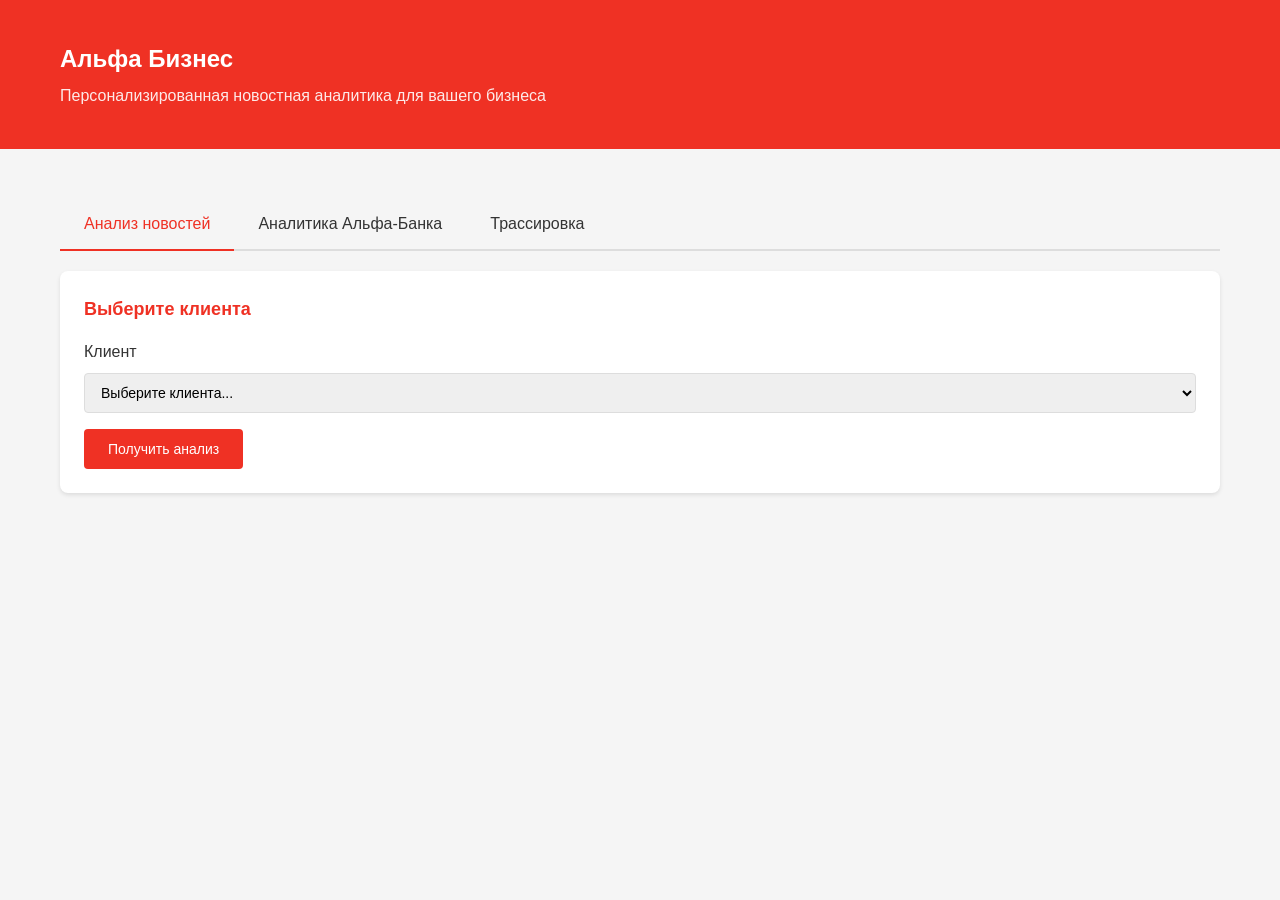
==== static/index.html @ cdeec1b0 "feat: FastAPI, веб-интерфейс и трассировка шагов агентов" ====
<!DOCTYPE html>
<html lang="ru">
<head>
    <meta charset="UTF-8">
    <meta name="viewport" content="width=device-width, initial-scale=1.0">
    <title>Альфа Бизнес - Новостная аналитика</title>
    <style>
        * {
            margin: 0;
            padding: 0;
            box-sizing: border-box;
        }

        body {
            font-family: -apple-system, BlinkMacSystemFont, 'Segoe UI', Roboto, 'Helvetica Neue', Arial, sans-serif;
            background: #f5f5f5;
            color: #333;
            line-height: 1.6;
        }

        .container {
            max-width: 1200px;
            margin: 0 auto;
            padding: 20px;
        }

        header {
            background: #ef3124;
            color: white;
            padding: 20px 0;
            margin-bottom: 30px;
        }

        header h1 {
            font-size: 24px;
            font-weight: 600;
        }

        header p {
            opacity: 0.9;
            margin-top: 5px;
        }

        .card {
            background: white;
            border-radius: 8px;
            padding: 24px;
            margin-bottom: 20px;
            box-shadow: 0 2px 4px rgba(0,0,0,0.1);
        }

        .card h2 {
            font-size: 18px;
            margin-bottom: 16px;
            color: #ef3124;
        }

        .form-group {
            margin-bottom: 16px;
        }

        label {
            display: block;
            margin-bottom: 8px;
            font-weight: 500;
        }

        select, input {
            width: 100%;
            padding: 10px 12px;
            border: 1px solid #ddd;
            border-radius: 4px;
            font-size: 14px;
        }

        button {
            background: #ef3124;
            color: white;
            border: none;
            padding: 12px 24px;
            border-radius: 4px;
            font-size: 14px;
            font-weight: 500;
            cursor: pointer;
            transition: background 0.2s;
        }

        button:hover {
            background: #d42a1f;
        }

        button:disabled {
            background: #ccc;
            cursor: not-allowed;
        }

        .loading {
            display: none;
            text-align: center;
            padding: 40px;
        }

        .loading.active {
            display: block;
        }

        .spinner {
            border: 3px solid #f3f3f3;
            border-top: 3px solid #ef3124;
            border-radius: 50%;
            width: 40px;
            height: 40px;
            animation: spin 1s linear infinite;
            margin: 0 auto 16px;
        }

        @keyframes spin {
            0% { transform: rotate(0deg); }
            100% { transform: rotate(360deg); }
        }

        .news-item {
            border-left: 4px solid #ef3124;
            padding: 16px;
            margin-bottom: 16px;
            background: #f9f9f9;
            border-radius: 4px;
        }

        .news-item h3 {
            font-size: 16px;
            margin-bottom: 8px;
        }

        .news-item .meta {
            font-size: 12px;
            color: #666;
            margin-bottom: 8px;
        }

        .news-item .interpretation {
            margin-top: 12px;
            padding-top: 12px;
            border-top: 1px solid #ddd;
        }

        .news-item .interpretation h4 {
            font-size: 14px;
            color: #ef3124;
            margin-bottom: 8px;
        }

        .news-item .interpretation p {
            font-size: 14px;
            margin-bottom: 8px;
        }

        .score {
            display: inline-block;
            background: #ef3124;
            color: white;
            padding: 2px 8px;
            border-radius: 12px;
            font-size: 12px;
            font-weight: 500;
        }

        .trace-list {
            display: flex;
            flex-direction: column;
            gap: 8px;
        }

        .trace-step {
            border: 1px solid #ddd;
            border-radius: 6px;
            background: white;
            overflow: hidden;
        }

        .trace-step summary {
            display: flex;
            align-items: center;
            gap: 12px;
            padding: 10px 14px;
            cursor: pointer;
            background: #fafafa;
            font-weight: 500;
            list-style: none;
        }

        .trace-step summary::-webkit-details-marker {
            display: none;
        }

        .trace-step summary::before {
            content: '▸';
            color: #ef3124;
            font-size: 12px;
            transition: transform 0.15s;
        }

        .trace-step[open] summary::before {
            transform: rotate(90deg);
        }

        .trace-step summary:hover {
            background: #f5f5f5;
        }

        .step-num {
            display: inline-flex;
            align-items: center;
            justify-content: center;
            width: 22px;
            height: 22px;
            background: #ef3124;
            color: white;
            border-radius: 50%;
            font-size: 11px;
            font-weight: 600;
            flex-shrink: 0;
        }

        .step-action {
            font-family: monospace;
            font-size: 13px;
        }

        .trace-badge {
            font-size: 11px;
            font-weight: 500;
            padding: 2px 8px;
            border-radius: 12px;
            margin-left: auto;
            flex-shrink: 0;
        }

        .trace-badge.success {
            background: #e8f5e9;
            color: #2e7d32;
        }

        .trace-badge.error {
            background: #ffebee;
            color: #c62828;
        }

        .trace-body {
            padding: 12px 14px;
            display: flex;
            flex-direction: column;
            gap: 12px;
        }

        .trace-block {
            border-left: 3px solid #ef3124;
            padding-left: 10px;
        }

        .trace-block:last-child {
            border-left-color: #2e7d32;
        }

        .trace-label {
            font-size: 11px;
            text-transform: uppercase;
            letter-spacing: 0.5px;
            color: #666;
            margin-bottom: 6px;
            font-weight: 600;
        }

        .trace-data {
            margin: 0;
            padding: 8px 10px;
            background: #f8f8f8;
            border-radius: 4px;
            font-family: monospace;
            font-size: 11px;
            line-height: 1.5;
            color: #333;
            white-space: pre-wrap;
            word-break: break-word;
            max-height: 280px;
            overflow-y: auto;
        }

        .trace-error {
            background: #ffebee;
            color: #c62828;
            padding: 8px 10px;
            border-radius: 4px;
            font-size: 12px;
        }

        .error {
            background: #ffebee;
            color: #c62828;
            padding: 12px;
            border-radius: 4px;
            margin-bottom: 16px;
        }

        .success {
            background: #e8f5e9;
            color: #2e7d32;
            padding: 12px;
            border-radius: 4px;
            margin-bottom: 16px;
        }

        .tabs {
            display: flex;
            border-bottom: 2px solid #ddd;
            margin-bottom: 20px;
        }

        .tab {
            padding: 12px 24px;
            cursor: pointer;
            border-bottom: 2px solid transparent;
            margin-bottom: -2px;
        }

        .tab.active {
            border-bottom-color: #ef3124;
            color: #ef3124;
            font-weight: 500;
        }

        .tab-content {
            display: none;
        }

        .tab-content.active {
            display: block;
        }

        .analytics-search {
            display: flex;
            gap: 12px;
            margin-bottom: 20px;
        }

        .analytics-search input {
            flex: 1;
        }

        .analytics-result {
            background: #f9f9f9;
            padding: 16px;
            border-radius: 4px;
            margin-bottom: 12px;
        }

        .analytics-result h4 {
            margin-bottom: 8px;
        }

        .analytics-result .category {
            display: inline-block;
            background: #e0e0e0;
            padding: 2px 8px;
            border-radius: 12px;
            font-size: 11px;
            margin-bottom: 8px;
        }

        .profile-grid {
            display: grid;
            grid-template-columns: repeat(auto-fit, minmax(250px, 1fr));
            gap: 16px;
            margin-bottom: 16px;
        }

        .profile-item {
            background: #f9f9f9;
            padding: 12px;
            border-radius: 4px;
        }

        .profile-item .label {
            font-size: 12px;
            color: #666;
            margin-bottom: 4px;
        }

        .profile-item .value {
            font-size: 14px;
            font-weight: 500;
        }

        .source-list {
            margin-top: 8px;
            padding-top: 8px;
            border-top: 1px solid #eee;
        }

        .source-list .source-item {
            font-size: 12px;
            color: #666;
            margin-bottom: 4px;
        }

        .verification-badge {
            display: inline-block;
            padding: 2px 8px;
            border-radius: 12px;
            font-size: 11px;
            font-weight: 500;
            margin-left: 8px;
        }

        .verification-badge.verified {
            background: #e8f5e9;
            color: #2e7d32;
        }

        .verification-badge.warning {
            background: #fff3e0;
            color: #ef6c00;
        }
    </style>
</head>
<body>
    <header>
        <div class="container">
            <h1>Альфа Бизнес</h1>
            <p>Персонализированная новостная аналитика для вашего бизнеса</p>
        </div>
    </header>

    <div class="container">
        <div class="tabs">
            <div class="tab active" data-tab="analysis">Анализ новостей</div>
            <div class="tab" data-tab="analytics">Аналитика Альфа-Банка</div>
            <div class="tab" data-tab="trace">Трассировка</div>
        </div>

        <!-- Вкладка анализа -->
        <div id="analysis" class="tab-content active">
            <div class="card">
                <h2>Выберите клиента</h2>
                <div class="form-group">
                    <label for="client-select">Клиент</label>
                    <select id="client-select">
                        <option value="">Выберите клиента...</option>
                    </select>
                </div>
                <button id="analyze-btn" onclick="analyzeClient()">Получить анализ</button>
            </div>

            <div id="loading" class="loading">
                <div class="spinner"></div>
                <p>Анализируем новости и формируем персонализированные рекомендации...</p>
            </div>

            <div id="results"></div>
        </div>

        <!-- Вкладка аналитики -->
        <div id="analytics" class="tab-content">
            <div class="card">
                <h2>Поиск по аналитике Альфа-Банка</h2>
                <div class="analytics-search">
                    <input type="text" id="analytics-query" placeholder="Введите запрос...">
                    <button onclick="searchAnalytics()">Найти</button>
                </div>
                <div id="analytics-results"></div>
            </div>
        </div>

        <!-- Вкладка трассировки -->
        <div id="trace" class="tab-content">
            <div class="card">
                <h2>Трассировка работы агентов</h2>
                <div id="trace-content">
                    <p>Запустите анализ, чтобы увидеть трассировку работы агентов.</p>
                </div>
            </div>
        </div>
    </div>

    <script>
        // Загрузка списка клиентов
        async function loadClients() {
            try {
                const response = await fetch('/api/clients');
                const clients = await response.json();
                
                const select = document.getElementById('client-select');
                clients.forEach(client => {
                    const option = document.createElement('option');
                    option.value = client.id;
                    option.textContent = `${client.id} — ${client.industry || 'Без отрасли'}`;
                    select.appendChild(option);
                });
            } catch (error) {
                console.error('Ошибка загрузки клиентов:', error);
            }
        }

        // Анализ клиента
        async function analyzeClient() {
            const clientId = document.getElementById('client-select').value;
            
            if (!clientId) {
                alert('Выберите клиента');
                return;
            }

            const loading = document.getElementById('loading');
            const results = document.getElementById('results');
            const analyzeBtn = document.getElementById('analyze-btn');

            loading.classList.add('active');
            results.innerHTML = '';
            analyzeBtn.disabled = true;

            try {
                const response = await fetch('/api/analyze', {
                    method: 'POST',
                    headers: {
                        'Content-Type': 'application/json',
                    },
                    body: JSON.stringify({ client_id: clientId }),
                });

                if (!response.ok) {
                    throw new Error('Ошибка сервера');
                }

                const data = await response.json();
                displayResults(data);
                displayTrace(data.trace);
            } catch (error) {
                results.innerHTML = `<div class="error">Ошибка: ${error.message}</div>`;
            } finally {
                loading.classList.remove('active');
                analyzeBtn.disabled = false;
            }
        }

        // Отображение результатов
        function displayResults(data) {
            const results = document.getElementById('results');
            
            if (!data.interpretations || data.interpretations.length === 0) {
                results.innerHTML = '<div class="card"><p>Нет данных для отображения</p></div>';
                return;
            }

            let html = '';

            // Профиль клиента
            if (data.client_profile) {
                const profile = data.client_profile;
                const raw = profile.raw_data || {};
                html += `
                    <div class="card">
                        <h2>Профиль клиента: ${data.client_id}</h2>
                        <div class="profile-grid">
                            <div class="profile-item">
                                <div class="label">Отрасль (ОКВЭД)</div>
                                <div class="value">${raw.MAINOKVED_NAME || profile.industry || 'N/A'}</div>
                            </div>
                            <div class="profile-item">
                                <div class="label">Регион</div>
                                <div class="value">${raw.REGION || 'N/A'}</div>
                            </div>
                            <div class="profile-item">
                                <div class="label">Город</div>
                                <div class="value">${raw.CITY || 'N/A'}</div>
                            </div>
                            <div class="profile-item">
                                <div class="label">Выручка</div>
                                <div class="value">${raw.REVENUE_COMPANY ? formatRevenue(raw.REVENUE_COMPANY) : 'N/A'}</div>
                            </div>
                            <div class="profile-item">
                                <div class="label">Сотрудники</div>
                                <div class="value">${raw.AMOUNT_WORKERS_FNS_GRADATION || 'N/A'}</div>
                            </div>
                            <div class="profile-item">
                                <div class="label">Возраст компании</div>
                                <div class="value">${raw.COMPANY_AGE_YEARS_GRADATION || 'N/A'}</div>
                            </div>
                            <div class="profile-item">
                                <div class="label">Стадия развития</div>
                                <div class="value">${raw.ECO_MARK_LABEL || 'N/A'}</div>
                            </div>
                            <div class="profile-item">
                                <div class="label">Тип клиента</div>
                                <div class="value">${raw.CL_TYPE || 'N/A'}</div>
                            </div>
                        </div>
                        <div class="profile-grid">
                            <div class="profile-item">
                                <div class="label">Банковские продукты</div>
                                <div class="value">${formatProducts(raw)}</div>
                            </div>
                            <div class="profile-item">
                                <div class="label">Внешнеэкономическая деятельность</div>
                                <div class="value">${raw.FTS_FLAG === '1.0' || raw.FTS_FLAG === '1' ? 'Да' : 'Нет'}</div>
                            </div>
                            <div class="profile-item">
                                <div class="label">Страна ВЭД</div>
                                <div class="value">${raw.FTS_COUNTRY_NAME || 'N/A'}</div>
                            </div>
                            <div class="profile-item">
                                <div class="label">Факторинг</div>
                                <div class="value">${raw.FACTORING_MARK === '1.0' || raw.FACTORING_MARK === '1' ? 'Да' : 'Нет'}</div>
                            </div>
                        </div>
                    </div>
                `;
            }

            // Новости с интерпретациями
            html += '<div class="card"><h2>Персонализированные рекомендации</h2>';

            data.interpretations.forEach(item => {
                const interp = item.interpretation || {};
                const verification = item.verification || {};
                const sources = item.sources || {};
                
                html += `
                    <div class="news-item">
                        <h3>${item.news_title || 'Без названия'} <span class="score">Релевантность: ${(item.relevance_score || 0).toFixed(1)}/10</span></h3>
                        <div class="meta">
                            Источник: ${sources.news || 'N/A'}
                            ${verification.status ? `<span class="verification-badge ${verification.status === 'verified' ? 'verified' : 'warning'}">${verification.status === 'verified' ? '✓ Проверено' : '⚠ Требует внимания'}</span>` : ''}
                        </div>
                        <div class="interpretation">
                            <h4>Что произошло?</h4>
                            <p>${interp.what_happened || 'Нет данных'}</p>
                            
                            <h4>Почему это важно для вашей компании?</h4>
                            <p>${interp.why_important || 'Нет данных'}</p>
                            
                            <h4>Какие последствия возможны?</h4>
                            <p>${interp.consequences || 'Нет данных'}</p>
                            
                            <h4>Какие действия могут быть релевантны?</h4>
                            <p>${interp.actions || 'Нет данных'}</p>
                            
                            <h4>Как это оценивает Альфа-Банк?</h4>
                            <p>${interp.bank_view || 'Нет данных'}</p>
                            
                            ${interp.sources ? `
                                <div class="source-list">
                                    <strong>Источники:</strong>
                                    ${Array.isArray(interp.sources) ? interp.sources.map(s => `<div class="source-item">• ${s}</div>`).join('') : `<div class="source-item">• ${interp.sources}</div>`}
                                </div>
                            ` : ''}
                        </div>
                    </div>
                `;
            });

            html += '</div>';
            results.innerHTML = html;
        }

        // Форматирование выручки
        function formatRevenue(value) {
            const num = parseFloat(value);
            if (isNaN(num)) return value;
            if (num >= 1e9) return (num / 1e9).toFixed(1) + ' млрд ₽';
            if (num >= 1e6) return (num / 1e6).toFixed(1) + ' млн ₽';
            if (num >= 1e3) return (num / 1e3).toFixed(1) + ' тыс. ₽';
            return num + ' ₽';
        }

        // Форматирование продуктов
        function formatProducts(raw) {
            const products = [];
            if (raw.CL_PRODUCT_RKO_MARK === '1.0' || raw.CL_PRODUCT_RKO_MARK === '1') products.push('РКО');
            if (raw.CL_PRODUCT_LOA_MARK === '1.0' || raw.CL_PRODUCT_LOA_MARK === '1') products.push('Кредиты');
            if (raw.CL_PRODUCT_DEP_MARK === '1.0' || raw.CL_PRODUCT_DEP_MARK === '1') products.push('Депозиты');
            if (raw.CL_PRODUCT_GAR_MARK === '1.0' || raw.CL_PRODUCT_GAR_MARK === '1') products.push('Гарантии');
            if (raw.CL_PRODUCT_LEA_MARK === '1.0' || raw.CL_PRODUCT_LEA_MARK === '1') products.push('Лизинг');
            if (raw.CL_PRODUCT_ZPP_MARK === '1.0' || raw.CL_PRODUCT_ZPP_MARK === '1') products.push('Зарплатный проект');
            return products.length > 0 ? products.join(', ') : 'Нет продуктов';
        }

        // Отображение трассировки
        function displayTrace(trace) {
            const traceContent = document.getElementById('trace-content');
            
            if (!trace || trace.length === 0) {
                traceContent.innerHTML = '<p>Нет данных трассировки</p>';
                return;
            }

            let html = '<div class="trace-list">';
            trace.forEach((step, idx) => {
                const status = step.success ? 'success' : 'error';
                const badge = step.success
                    ? '<span class="trace-badge success">✓ Успешно</span>'
                    : '<span class="trace-badge error">✗ Ошибка</span>';
                
                html += `
                    <details class="trace-step" ${idx === 0 ? 'open' : ''}>
                        <summary>
                            <span class="step-num">${step.step_number}</span>
                            <span class="step-action">${step.action || 'Шаг'}</span>
                            ${badge}
                        </summary>
                        <div class="trace-body">
                            <div class="trace-block">
                                <div class="trace-label">Входные данные</div>
                                <pre class="trace-data">${escapeHtml(formatData(step.input_data))}</pre>
                            </div>
                            <div class="trace-block">
                                <div class="trace-label">Выходные данные</div>
                                <pre class="trace-data">${escapeHtml(formatData(step.output_data))}</pre>
                            </div>
                            ${step.error_message ? `<div class="trace-error">Ошибка: ${escapeHtml(step.error_message)}</div>` : ''}
                        </div>
                    </details>
                `;
            });
            html += '</div>';
            
            traceContent.innerHTML = html;
        }

        // Форматирование данных для отображения
        function formatData(data) {
            if (data === null || data === undefined) return '—';
            if (typeof data === 'object') return JSON.stringify(data, null, 2);
            return String(data);
        }

        // Экранирование HTML
        function escapeHtml(text) {
            const div = document.createElement('div');
            div.textContent = text;
            return div.innerHTML;
        }

        // Поиск аналитики
        async function searchAnalytics() {
            const query = document.getElementById('analytics-query').value;
            
            if (!query) {
                alert('Введите запрос');
                return;
            }

            const resultsDiv = document.getElementById('analytics-results');
            resultsDiv.innerHTML = '<p>Поиск...</p>';

            try {
                const response = await fetch(`/api/analytics/search?query=${encodeURIComponent(query)}`);
                const data = await response.json();
                
                let html = '';
                data.results.forEach(item => {
                    html += `
                        <div class="analytics-result">
                            <span class="category">${item.category || 'N/A'}</span>
                            <h4>${item.title || 'Без названия'}</h4>
                            <p>${(item.content || '').substring(0, 300)}...</p>
                        </div>
                    `;
                });
                
                resultsDiv.innerHTML = html || '<p>Ничего не найдено</p>';
            } catch (error) {
                resultsDiv.innerHTML = `<div class="error">Ошибка: ${error.message}</div>`;
            }
        }

        // Переключение вкладок
        document.querySelectorAll('.tab').forEach(tab => {
            tab.addEventListener('click', () => {
                document.querySelectorAll('.tab').forEach(t => t.classList.remove('active'));
                document.querySelectorAll('.tab-content').forEach(c => c.classList.remove('active'));
                
                tab.classList.add('active');
                document.getElementById(tab.dataset.tab).classList.add('active');
            });
        });

        // Инициализация
        loadClients();
    </script>
</body>
</html>
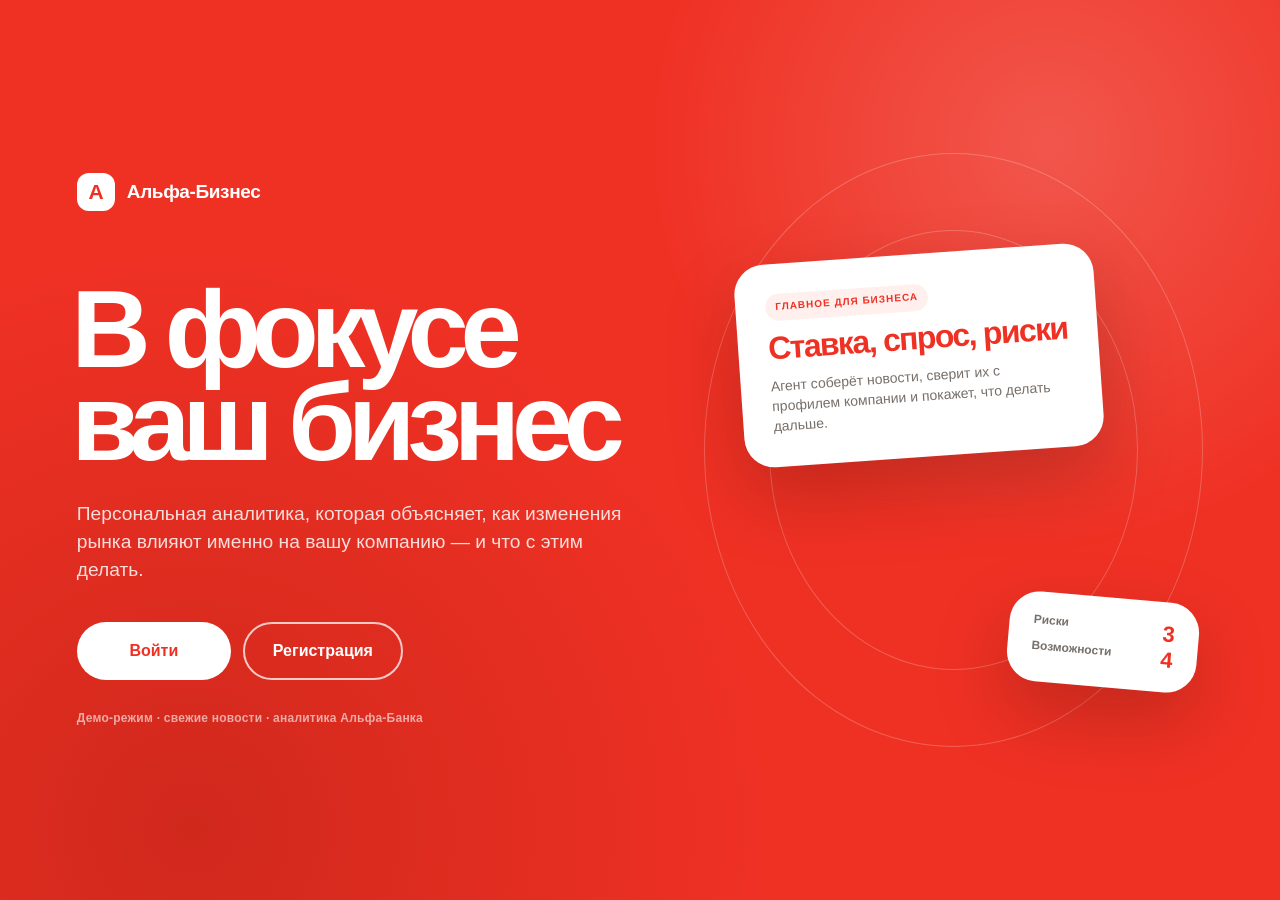
==== commit 66c494a8: "feat: красно-белый интерфейс, регистрация, риски и трассировка" ====
--- a/static/index.html
+++ b/static/index.html
@@ -3,789 +3,568 @@
 <head>
     <meta charset="UTF-8">
     <meta name="viewport" content="width=device-width, initial-scale=1.0">
-    <title>Альфа Бизнес - Новостная аналитика</title>
-    <style>
-        * {
-            margin: 0;
-            padding: 0;
-            box-sizing: border-box;
-        }
-
-        body {
-            font-family: -apple-system, BlinkMacSystemFont, 'Segoe UI', Roboto, 'Helvetica Neue', Arial, sans-serif;
-            background: #f5f5f5;
-            color: #333;
-            line-height: 1.6;
-        }
-
-        .container {
-            max-width: 1200px;
-            margin: 0 auto;
-            padding: 20px;
-        }
-
-        header {
-            background: #ef3124;
-            color: white;
-            padding: 20px 0;
-            margin-bottom: 30px;
-        }
-
-        header h1 {
-            font-size: 24px;
-            font-weight: 600;
-        }
-
-        header p {
-            opacity: 0.9;
-            margin-top: 5px;
-        }
-
-        .card {
-            background: white;
-            border-radius: 8px;
-            padding: 24px;
-            margin-bottom: 20px;
-            box-shadow: 0 2px 4px rgba(0,0,0,0.1);
-        }
-
-        .card h2 {
-            font-size: 18px;
-            margin-bottom: 16px;
-            color: #ef3124;
-        }
-
-        .form-group {
-            margin-bottom: 16px;
-        }
-
-        label {
-            display: block;
-            margin-bottom: 8px;
-            font-weight: 500;
-        }
-
-        select, input {
-            width: 100%;
-            padding: 10px 12px;
-            border: 1px solid #ddd;
-            border-radius: 4px;
-            font-size: 14px;
-        }
-
-        button {
-            background: #ef3124;
-            color: white;
-            border: none;
-            padding: 12px 24px;
-            border-radius: 4px;
-            font-size: 14px;
-            font-weight: 500;
-            cursor: pointer;
-            transition: background 0.2s;
-        }
-
-        button:hover {
-            background: #d42a1f;
-        }
-
-        button:disabled {
-            background: #ccc;
-            cursor: not-allowed;
-        }
-
-        .loading {
-            display: none;
-            text-align: center;
-            padding: 40px;
-        }
-
-        .loading.active {
-            display: block;
-        }
-
-        .spinner {
-            border: 3px solid #f3f3f3;
-            border-top: 3px solid #ef3124;
-            border-radius: 50%;
-            width: 40px;
-            height: 40px;
-            animation: spin 1s linear infinite;
-            margin: 0 auto 16px;
-        }
-
-        @keyframes spin {
-            0% { transform: rotate(0deg); }
-            100% { transform: rotate(360deg); }
-        }
-
-        .news-item {
-            border-left: 4px solid #ef3124;
-            padding: 16px;
-            margin-bottom: 16px;
-            background: #f9f9f9;
-            border-radius: 4px;
-        }
-
-        .news-item h3 {
-            font-size: 16px;
-            margin-bottom: 8px;
-        }
-
-        .news-item .meta {
-            font-size: 12px;
-            color: #666;
-            margin-bottom: 8px;
-        }
-
-        .news-item .interpretation {
-            margin-top: 12px;
-            padding-top: 12px;
-            border-top: 1px solid #ddd;
-        }
-
-        .news-item .interpretation h4 {
-            font-size: 14px;
-            color: #ef3124;
-            margin-bottom: 8px;
-        }
-
-        .news-item .interpretation p {
-            font-size: 14px;
-            margin-bottom: 8px;
-        }
-
-        .score {
-            display: inline-block;
-            background: #ef3124;
-            color: white;
-            padding: 2px 8px;
-            border-radius: 12px;
-            font-size: 12px;
-            font-weight: 500;
-        }
-
-        .trace-list {
-            display: flex;
-            flex-direction: column;
-            gap: 8px;
-        }
-
-        .trace-step {
-            border: 1px solid #ddd;
-            border-radius: 6px;
-            background: white;
-            overflow: hidden;
-        }
-
-        .trace-step summary {
-            display: flex;
-            align-items: center;
-            gap: 12px;
-            padding: 10px 14px;
-            cursor: pointer;
-            background: #fafafa;
-            font-weight: 500;
-            list-style: none;
-        }
-
-        .trace-step summary::-webkit-details-marker {
-            display: none;
-        }
-
-        .trace-step summary::before {
-            content: '▸';
-            color: #ef3124;
-            font-size: 12px;
-            transition: transform 0.15s;
-        }
-
-        .trace-step[open] summary::before {
-            transform: rotate(90deg);
-        }
-
-        .trace-step summary:hover {
-            background: #f5f5f5;
-        }
-
-        .step-num {
-            display: inline-flex;
-            align-items: center;
-            justify-content: center;
-            width: 22px;
-            height: 22px;
-            background: #ef3124;
-            color: white;
-            border-radius: 50%;
-            font-size: 11px;
-            font-weight: 600;
-            flex-shrink: 0;
-        }
-
-        .step-action {
-            font-family: monospace;
-            font-size: 13px;
-        }
-
-        .trace-badge {
-            font-size: 11px;
-            font-weight: 500;
-            padding: 2px 8px;
-            border-radius: 12px;
-            margin-left: auto;
-            flex-shrink: 0;
-        }
-
-        .trace-badge.success {
-            background: #e8f5e9;
-            color: #2e7d32;
-        }
-
-        .trace-badge.error {
-            background: #ffebee;
-            color: #c62828;
-        }
-
-        .trace-body {
-            padding: 12px 14px;
-            display: flex;
-            flex-direction: column;
-            gap: 12px;
-        }
-
-        .trace-block {
-            border-left: 3px solid #ef3124;
-            padding-left: 10px;
-        }
-
-        .trace-block:last-child {
-            border-left-color: #2e7d32;
-        }
-
-        .trace-label {
-            font-size: 11px;
-            text-transform: uppercase;
-            letter-spacing: 0.5px;
-            color: #666;
-            margin-bottom: 6px;
-            font-weight: 600;
-        }
-
-        .trace-data {
-            margin: 0;
-            padding: 8px 10px;
-            background: #f8f8f8;
-            border-radius: 4px;
-            font-family: monospace;
-            font-size: 11px;
-            line-height: 1.5;
-            color: #333;
-            white-space: pre-wrap;
-            word-break: break-word;
-            max-height: 280px;
-            overflow-y: auto;
-        }
-
-        .trace-error {
-            background: #ffebee;
-            color: #c62828;
-            padding: 8px 10px;
-            border-radius: 4px;
-            font-size: 12px;
-        }
-
-        .error {
-            background: #ffebee;
-            color: #c62828;
-            padding: 12px;
-            border-radius: 4px;
-            margin-bottom: 16px;
-        }
-
-        .success {
-            background: #e8f5e9;
-            color: #2e7d32;
-            padding: 12px;
-            border-radius: 4px;
-            margin-bottom: 16px;
-        }
-
-        .tabs {
-            display: flex;
-            border-bottom: 2px solid #ddd;
-            margin-bottom: 20px;
-        }
-
-        .tab {
-            padding: 12px 24px;
-            cursor: pointer;
-            border-bottom: 2px solid transparent;
-            margin-bottom: -2px;
-        }
-
-        .tab.active {
-            border-bottom-color: #ef3124;
-            color: #ef3124;
-            font-weight: 500;
-        }
-
-        .tab-content {
-            display: none;
-        }
-
-        .tab-content.active {
-            display: block;
-        }
-
-        .analytics-search {
-            display: flex;
-            gap: 12px;
-            margin-bottom: 20px;
-        }
-
-        .analytics-search input {
-            flex: 1;
-        }
-
-        .analytics-result {
-            background: #f9f9f9;
-            padding: 16px;
-            border-radius: 4px;
-            margin-bottom: 12px;
-        }
-
-        .analytics-result h4 {
-            margin-bottom: 8px;
-        }
-
-        .analytics-result .category {
-            display: inline-block;
-            background: #e0e0e0;
-            padding: 2px 8px;
-            border-radius: 12px;
-            font-size: 11px;
-            margin-bottom: 8px;
-        }
-
-        .profile-grid {
-            display: grid;
-            grid-template-columns: repeat(auto-fit, minmax(250px, 1fr));
-            gap: 16px;
-            margin-bottom: 16px;
-        }
-
-        .profile-item {
-            background: #f9f9f9;
-            padding: 12px;
-            border-radius: 4px;
-        }
-
-        .profile-item .label {
-            font-size: 12px;
-            color: #666;
-            margin-bottom: 4px;
-        }
-
-        .profile-item .value {
-            font-size: 14px;
-            font-weight: 500;
-        }
-
-        .source-list {
-            margin-top: 8px;
-            padding-top: 8px;
-            border-top: 1px solid #eee;
-        }
-
-        .source-list .source-item {
-            font-size: 12px;
-            color: #666;
-            margin-bottom: 4px;
-        }
-
-        .verification-badge {
-            display: inline-block;
-            padding: 2px 8px;
-            border-radius: 12px;
-            font-size: 11px;
-            font-weight: 500;
-            margin-left: 8px;
-        }
-
-        .verification-badge.verified {
-            background: #e8f5e9;
-            color: #2e7d32;
-        }
-
-        .verification-badge.warning {
-            background: #fff3e0;
-            color: #ef6c00;
-        }
-    </style>
+    <meta name="theme-color" content="#ef3124">
+    <meta name="description" content="Альфа-Бизнес — персональная новостная аналитика: риски и возможности для вашего бизнеса.">
+    <title>Альфа-Бизнес — новостная аналитика</title>
+    <link rel="stylesheet" href="/static/styles.css?v=7">
 </head>
 <body>
-    <header>
-        <div class="container">
-            <h1>Альфа Бизнес</h1>
-            <p>Персонализированная новостная аналитика для вашего бизнеса</p>
-        </div>
-    </header>
-
-    <div class="container">
-        <div class="tabs">
-            <div class="tab active" data-tab="analysis">Анализ новостей</div>
-            <div class="tab" data-tab="analytics">Аналитика Альфа-Банка</div>
-            <div class="tab" data-tab="trace">Трассировка</div>
-        </div>
-
-        <!-- Вкладка анализа -->
-        <div id="analysis" class="tab-content active">
-            <div class="card">
-                <h2>Выберите клиента</h2>
-                <div class="form-group">
-                    <label for="client-select">Клиент</label>
-                    <select id="client-select">
-                        <option value="">Выберите клиента...</option>
-                    </select>
-                </div>
-                <button id="analyze-btn" onclick="analyzeClient()">Получить анализ</button>
-            </div>
-
-            <div id="loading" class="loading">
-                <div class="spinner"></div>
-                <p>Анализируем новости и формируем персонализированные рекомендации...</p>
-            </div>
-
-            <div id="results"></div>
-        </div>
-
-        <!-- Вкладка аналитики -->
-        <div id="analytics" class="tab-content">
-            <div class="card">
-                <h2>Поиск по аналитике Альфа-Банка</h2>
-                <div class="analytics-search">
-                    <input type="text" id="analytics-query" placeholder="Введите запрос...">
-                    <button onclick="searchAnalytics()">Найти</button>
-                </div>
-                <div id="analytics-results"></div>
-            </div>
-        </div>
-
-        <!-- Вкладка трассировки -->
-        <div id="trace" class="tab-content">
-            <div class="card">
-                <h2>Трассировка работы агентов</h2>
-                <div id="trace-content">
-                    <p>Запустите анализ, чтобы увидеть трассировку работы агентов.</p>
-                </div>
-            </div>
-        </div>
-    </div>
-
-    <script>
-        // Загрузка списка клиентов
-        async function loadClients() {
-            try {
-                const response = await fetch('/api/clients');
-                const clients = await response.json();
-                
-                const select = document.getElementById('client-select');
-                clients.forEach(client => {
-                    const option = document.createElement('option');
-                    option.value = client.id;
-                    option.textContent = `${client.id} — ${client.industry || 'Без отрасли'}`;
-                    select.appendChild(option);
-                });
-            } catch (error) {
-                console.error('Ошибка загрузки клиентов:', error);
-            }
-        }
-
-        // Анализ клиента
-        async function analyzeClient() {
-            const clientId = document.getElementById('client-select').value;
-            
-            if (!clientId) {
-                alert('Выберите клиента');
-                return;
-            }
-
-            const loading = document.getElementById('loading');
-            const results = document.getElementById('results');
-            const analyzeBtn = document.getElementById('analyze-btn');
-
-            loading.classList.add('active');
-            results.innerHTML = '';
-            analyzeBtn.disabled = true;
-
-            try {
-                const response = await fetch('/api/analyze', {
-                    method: 'POST',
-                    headers: {
-                        'Content-Type': 'application/json',
-                    },
-                    body: JSON.stringify({ client_id: clientId }),
-                });
-
-                if (!response.ok) {
-                    throw new Error('Ошибка сервера');
-                }
-
-                const data = await response.json();
-                displayResults(data);
-                displayTrace(data.trace);
-            } catch (error) {
-                results.innerHTML = `<div class="error">Ошибка: ${error.message}</div>`;
-            } finally {
-                loading.classList.remove('active');
-                analyzeBtn.disabled = false;
-            }
-        }
-
-        // Отображение результатов
-        function displayResults(data) {
-            const results = document.getElementById('results');
-            
-            if (!data.interpretations || data.interpretations.length === 0) {
-                results.innerHTML = '<div class="card"><p>Нет данных для отображения</p></div>';
-                return;
-            }
-
-            let html = '';
-
-            // Профиль клиента
-            if (data.client_profile) {
-                const profile = data.client_profile;
-                const raw = profile.raw_data || {};
-                html += `
-                    <div class="card">
-                        <h2>Профиль клиента: ${data.client_id}</h2>
+<div id="app">
+    <!-- ============================================================ -->
+    <!-- Лендинг                                                      -->
+    <!-- ============================================================ -->
+    <section class="screen landing-screen" id="screen-landing">
+        <div class="landing-copy">
+            <div class="brand-lockup">
+                <span class="brand-mark">А</span>
+                <span>Альфа-Бизнес</span>
+            </div>
+            <h1>В фокусе<br>ваш бизнес</h1>
+            <p class="landing-lead">
+                Персональная аналитика, которая объясняет, как изменения рынка
+                влияют именно на вашу компанию — и что с этим делать.
+            </p>
+            <div class="landing-actions">
+                <button class="btn btn-white" type="button" data-route="login">Войти</button>
+                <button class="btn btn-outline-white" type="button" data-route="register">Регистрация</button>
+            </div>
+            <div class="landing-note">Демо-режим · свежие новости · аналитика Альфа-Банка</div>
+        </div>
+        <div class="landing-art" aria-hidden="true">
+            <div class="art-orbit orbit-one"></div>
+            <div class="art-orbit orbit-two"></div>
+            <div class="art-card art-card-main">
+                <span class="art-chip">Главное для бизнеса</span>
+                <strong>Ставка, спрос, риски</strong>
+                <span>Агент соберёт новости, сверит их с профилем компании и покажет, что делать дальше.</span>
+            </div>
+            <div class="art-card art-card-small">
+                <span>Риски</span><strong>3</strong>
+                <span>Возможности</span><strong>4</strong>
+            </div>
+        </div>
+    </section>
+
+    <!-- ============================================================ -->
+    <!-- Вход                                                         -->
+    <!-- ============================================================ -->
+    <section class="screen auth-screen" id="screen-login">
+        <div class="auth-shell">
+            <div class="auth-card">
+                <button class="icon-btn back-btn" type="button" data-route="landing" aria-label="Назад">←</button>
+                <div class="auth-brand">Альфа-Бизнес</div>
+                <h2>Войти</h2>
+                <p class="muted">Введите логин и пароль, чтобы открыть профиль компании.</p>
+                <form id="login-form" class="form-stack">
+                    <label>Логин
+                        <input name="login" autocomplete="username" placeholder="Например, demo" required>
+                    </label>
+                    <label>Пароль
+                        <input name="password" type="password" autocomplete="current-password" placeholder="••••••" required>
+                    </label>
+                    <button class="btn btn-primary btn-wide" type="submit">Войти</button>
+                </form>
+                <button class="btn btn-ghost btn-wide" id="demo-login" type="button">Войти в демо-режиме</button>
+                <div class="auth-hint">Демо-доступ: логин <b>demo</b>, пароль <b>demo</b>. Или создайте свой профиль за 2 шага.</div>
+                <p class="auth-switch">Нет аккаунта? <a href="#/register" data-route="register">Зарегистрироваться</a></p>
+            </div>
+            <div class="auth-side">
+                <span class="auth-side-label">Альфа-Бизнес</span>
+                <p>Один профиль — два агента: аналитика банка и внешние новости.</p>
+            </div>
+        </div>
+    </section>
+
+    <!-- ============================================================ -->
+    <!-- Регистрация: шаг 1                                           -->
+    <!-- ============================================================ -->
+    <section class="screen auth-screen" id="screen-register">
+        <div class="auth-shell wide">
+            <div class="auth-card">
+                <button class="icon-btn back-btn" type="button" data-route="landing" aria-label="Назад">←</button>
+                <div class="steps">
+                    <span class="step-dot active">1</span>
+                    <span class="step-line"></span>
+                    <span class="step-dot">2</span>
+                    <span class="step-caption">Шаг 1 из 2</span>
+                </div>
+                <h2>Регистрация</h2>
+                <p class="muted">
+                    Расскажите о бизнесе. Агент сверит данные с внутренней базой, определит отрасль
+                    по ключевым словам и дополнит профиль характеристиками.
+                </p>
+                <form id="register-form" class="form-stack">
+                    <label>Название юридического лица
+                        <input name="legal_entity" placeholder="ООО «Ромашка»" autocomplete="organization" required>
+                    </label>
+                    <div class="form-grid two">
+                        <label>Сфера деятельности
+                            <select name="industry" id="reg-industry" required></select>
+                        </label>
+                        <label id="custom-industry-wrap" class="hidden">Своя сфера
+                            <input name="custom_industry" id="reg-custom-industry" placeholder="Например, продажа розовых единорогов">
+                        </label>
+                    </div>
+                    <div class="form-grid two">
+                        <label>Регион
+                            <select name="region" id="reg-region" required></select>
+                        </label>
+                        <label>Масштаб бизнеса
+                            <select name="scale" id="reg-scale" required></select>
+                        </label>
+                    </div>
+                    <details class="extra-fields" open>
+                        <summary>Дополнительные характеристики <span>агент дополнит профиль</span></summary>
+                        <div class="form-grid three">
+                            <label>Сотрудники
+                                <select name="employees" id="reg-employees"></select>
+                            </label>
+                            <label>Возраст компании
+                                <select name="company_age" id="reg-age"></select>
+                            </label>
+                            <label>Стадия
+                                <select name="growth_stage" id="reg-stage"></select>
+                            </label>
+                        </div>
+                        <div class="field-label">Банковские продукты</div>
+                        <div class="chips-grid" id="reg-products"></div>
+                        <div class="form-grid two">
+                            <label class="check-row">
+                                <input type="checkbox" name="has_fts" id="reg-fts">
+                                Внешнеэкономическая деятельность
+                            </label>
+                            <label id="fts-country-wrap" class="hidden">Страна ВЭД
+                                <input name="fts_country" id="reg-fts-country" placeholder="Китай">
+                            </label>
+                        </div>
+                        <label class="check-row">
+                            <input type="checkbox" name="has_factoring" id="reg-factoring">
+                            Используем факторинг
+                        </label>
+                    </details>
+                    <button class="btn btn-primary btn-wide" type="submit">Далее</button>
+                </form>
+                <p class="auth-switch">Уже есть аккаунт? <a href="#/login" data-route="login">Войти</a></p>
+            </div>
+        </div>
+    </section>
+
+    <!-- ============================================================ -->
+    <!-- Регистрация: шаг 2                                           -->
+    <!-- ============================================================ -->
+    <section class="screen auth-screen" id="screen-register-2">
+        <div class="auth-shell">
+            <div class="auth-card">
+                <button class="icon-btn back-btn" type="button" data-route="register" aria-label="Назад">←</button>
+                <div class="steps">
+                    <span class="step-dot done">1</span>
+                    <span class="step-line done"></span>
+                    <span class="step-dot active">2</span>
+                    <span class="step-caption">Шаг 2 из 2</span>
+                </div>
+                <h2>Создайте аккаунт</h2>
+                <p class="muted">Осталось придумать логин и пароль. Профиль компании уже готов.</p>
+                <form id="register-2-form" class="form-stack">
+                    <label>Логин
+                        <input name="login" autocomplete="username" placeholder="Например, ivanov" required>
+                    </label>
+                    <label>Пароль
+                        <input name="password" type="password" autocomplete="new-password" placeholder="Минимум 4 символа" required>
+                    </label>
+                    <label>Повторите пароль
+                        <input name="password2" type="password" autocomplete="new-password" required>
+                    </label>
+                    <button class="btn btn-primary btn-wide" type="submit">Создать аккаунт</button>
+                </form>
+                <p class="auth-switch">Уже есть аккаунт? <a href="#/login" data-route="login">Войти</a></p>
+            </div>
+        </div>
+    </section>
+
+    <!-- ============================================================ -->
+    <!-- Приложение                                                   -->
+    <!-- ============================================================ -->
+    <section class="screen app-screen" id="screen-app">
+        <aside class="sidebar">
+            <div class="sidebar-top">
+                <div class="sidebar-brand">
+                    <span class="brand-mark small">А</span>
+                    <span>Альфа-Бизнес</span>
+                </div>
+                <nav class="side-nav" id="side-nav">
+                    <button class="nav-item active" type="button" data-view="profile">
+                        <span class="nav-icon">○</span>Профиль
+                    </button>
+                    <button class="nav-item" type="button" data-view="alfa">
+                        <span class="nav-icon">✦</span>Альфа-агент
+                    </button>
+                    <button class="nav-item" type="button" data-view="news">
+                        <span class="nav-icon">✦</span>Новостной агент
+                    </button>
+                    <button class="nav-item" type="button" data-view="trace">
+                        <span class="nav-icon">▲</span>Трассировка
+                    </button>
+                    <button class="nav-item" type="button" data-view="risks">
+                        <span class="nav-icon">!</span>Риски и возможности
+                    </button>
+                    <button class="nav-item" type="button" data-view="faq">
+                        <span class="nav-icon">?</span>Задать вопрос
+                    </button>
+                    <button class="nav-item" type="button" data-view="feedback">
+                        <span class="nav-icon">#</span>Оставить отзыв
+                    </button>
+                </nav>
+            </div>
+            <div class="sidebar-bottom">
+                <div class="sidebar-user" id="sidebar-user">
+                    <strong>Профиль</strong>
+                    <span>Загрузка…</span>
+                </div>
+                <button class="nav-item logout" type="button" id="logout-btn">
+                    <span class="nav-icon">↩</span>Выйти
+                </button>
+            </div>
+        </aside>
+
+        <main class="main-area">
+            <!-- Профиль -->
+            <section class="view active" id="view-profile">
+                <div class="view-head">
+                    <div>
+                        <div class="eyebrow">Профиль компании</div>
+                        <h1>Мы составили характеристику вашего бизнеса</h1>
+                        <p class="muted">Внесите изменения, если нужно, и переходите к агентам.</p>
+                    </div>
+                    <div class="head-actions">
+                        <button class="btn btn-secondary" type="button" id="edit-profile-btn">Редактировать</button>
+                        <button class="btn btn-primary" type="button" data-view="risks">Риски и возможности</button>
+                    </div>
+                </div>
+
+                <div class="profile-layout">
+                    <article class="card profile-card">
+                        <div class="profile-card-head">
+                            <div>
+                                <div class="eyebrow">Юридическое лицо</div>
+                                <h2 id="profile-company">—</h2>
+                                <div class="profile-meta" id="profile-meta">—</div>
+                            </div>
+                            <span class="status-chip" id="profile-source">Внутренняя база</span>
+                        </div>
                         <div class="profile-grid">
-                            <div class="profile-item">
-                                <div class="label">Отрасль (ОКВЭД)</div>
-                                <div class="value">${raw.MAINOKVED_NAME || profile.industry || 'N/A'}</div>
+                            <div class="profile-field"><span>Отрасль</span><strong id="profile-industry">—</strong></div>
+                            <div class="profile-field"><span>Регион</span><strong id="profile-region">—</strong></div>
+                            <div class="profile-field"><span>Масштаб бизнеса</span><strong id="profile-scale">—</strong></div>
+                            <div class="profile-field"><span>Сотрудники</span><strong id="profile-employees">—</strong></div>
+                            <div class="profile-field"><span>Возраст компании</span><strong id="profile-age">—</strong></div>
+                            <div class="profile-field"><span>Стадия</span><strong id="profile-stage">—</strong></div>
+                        </div>
+                        <div class="profile-extra">
+                            <div>
+                                <span class="field-label">Банковские продукты</span>
+                                <div class="tag-row" id="profile-products"></div>
                             </div>
-                            <div class="profile-item">
-                                <div class="label">Регион</div>
-                                <div class="value">${raw.REGION || 'N/A'}</div>
+                            <div>
+                                <span class="field-label">Дополнительно</span>
+                                <div class="tag-row" id="profile-extra-tags"></div>
                             </div>
-                            <div class="profile-item">
-                                <div class="label">Город</div>
-                                <div class="value">${raw.CITY || 'N/A'}</div>
-                            </div>
-                            <div class="profile-item">
-                                <div class="label">Выручка</div>
-                                <div class="value">${raw.REVENUE_COMPANY ? formatRevenue(raw.REVENUE_COMPANY) : 'N/A'}</div>
-                            </div>
-                            <div class="profile-item">
-                                <div class="label">Сотрудники</div>
-                                <div class="value">${raw.AMOUNT_WORKERS_FNS_GRADATION || 'N/A'}</div>
-                            </div>
-                            <div class="profile-item">
-                                <div class="label">Возраст компании</div>
-                                <div class="value">${raw.COMPANY_AGE_YEARS_GRADATION || 'N/A'}</div>
-                            </div>
-                            <div class="profile-item">
-                                <div class="label">Стадия развития</div>
-                                <div class="value">${raw.ECO_MARK_LABEL || 'N/A'}</div>
-                            </div>
-                            <div class="profile-item">
-                                <div class="label">Тип клиента</div>
-                                <div class="value">${raw.CL_TYPE || 'N/A'}</div>
-                            </div>
-                        </div>
-                        <div class="profile-grid">
-                            <div class="profile-item">
-                                <div class="label">Банковские продукты</div>
-                                <div class="value">${formatProducts(raw)}</div>
-                            </div>
-                            <div class="profile-item">
-                                <div class="label">Внешнеэкономическая деятельность</div>
-                                <div class="value">${raw.FTS_FLAG === '1.0' || raw.FTS_FLAG === '1' ? 'Да' : 'Нет'}</div>
-                            </div>
-                            <div class="profile-item">
-                                <div class="label">Страна ВЭД</div>
-                                <div class="value">${raw.FTS_COUNTRY_NAME || 'N/A'}</div>
-                            </div>
-                            <div class="profile-item">
-                                <div class="label">Факторинг</div>
-                                <div class="value">${raw.FACTORING_MARK === '1.0' || raw.FACTORING_MARK === '1' ? 'Да' : 'Нет'}</div>
-                            </div>
-                        </div>
-                    </div>
-                `;
-            }
-
-            // Новости с интерпретациями
-            html += '<div class="card"><h2>Персонализированные рекомендации</h2>';
-
-            data.interpretations.forEach(item => {
-                const interp = item.interpretation || {};
-                const verification = item.verification || {};
-                const sources = item.sources || {};
-                
-                html += `
-                    <div class="news-item">
-                        <h3>${item.news_title || 'Без названия'} <span class="score">Релевантность: ${(item.relevance_score || 0).toFixed(1)}/10</span></h3>
-                        <div class="meta">
-                            Источник: ${sources.news || 'N/A'}
-                            ${verification.status ? `<span class="verification-badge ${verification.status === 'verified' ? 'verified' : 'warning'}">${verification.status === 'verified' ? '✓ Проверено' : '⚠ Требует внимания'}</span>` : ''}
-                        </div>
-                        <div class="interpretation">
-                            <h4>Что произошло?</h4>
-                            <p>${interp.what_happened || 'Нет данных'}</p>
-                            
-                            <h4>Почему это важно для вашей компании?</h4>
-                            <p>${interp.why_important || 'Нет данных'}</p>
-                            
-                            <h4>Какие последствия возможны?</h4>
-                            <p>${interp.consequences || 'Нет данных'}</p>
-                            
-                            <h4>Какие действия могут быть релевантны?</h4>
-                            <p>${interp.actions || 'Нет данных'}</p>
-                            
-                            <h4>Как это оценивает Альфа-Банк?</h4>
-                            <p>${interp.bank_view || 'Нет данных'}</p>
-                            
-                            ${interp.sources ? `
-                                <div class="source-list">
-                                    <strong>Источники:</strong>
-                                    ${Array.isArray(interp.sources) ? interp.sources.map(s => `<div class="source-item">• ${s}</div>`).join('') : `<div class="source-item">• ${interp.sources}</div>`}
-                                </div>
-                            ` : ''}
-                        </div>
-                    </div>
-                `;
-            });
-
-            html += '</div>';
-            results.innerHTML = html;
-        }
-
-        // Форматирование выручки
-        function formatRevenue(value) {
-            const num = parseFloat(value);
-            if (isNaN(num)) return value;
-            if (num >= 1e9) return (num / 1e9).toFixed(1) + ' млрд ₽';
-            if (num >= 1e6) return (num / 1e6).toFixed(1) + ' млн ₽';
-            if (num >= 1e3) return (num / 1e3).toFixed(1) + ' тыс. ₽';
-            return num + ' ₽';
-        }
-
-        // Форматирование продуктов
-        function formatProducts(raw) {
-            const products = [];
-            if (raw.CL_PRODUCT_RKO_MARK === '1.0' || raw.CL_PRODUCT_RKO_MARK === '1') products.push('РКО');
-            if (raw.CL_PRODUCT_LOA_MARK === '1.0' || raw.CL_PRODUCT_LOA_MARK === '1') products.push('Кредиты');
-            if (raw.CL_PRODUCT_DEP_MARK === '1.0' || raw.CL_PRODUCT_DEP_MARK === '1') products.push('Депозиты');
-            if (raw.CL_PRODUCT_GAR_MARK === '1.0' || raw.CL_PRODUCT_GAR_MARK === '1') products.push('Гарантии');
-            if (raw.CL_PRODUCT_LEA_MARK === '1.0' || raw.CL_PRODUCT_LEA_MARK === '1') products.push('Лизинг');
-            if (raw.CL_PRODUCT_ZPP_MARK === '1.0' || raw.CL_PRODUCT_ZPP_MARK === '1') products.push('Зарплатный проект');
-            return products.length > 0 ? products.join(', ') : 'Нет продуктов';
-        }
-
-        // Отображение трассировки
-        function displayTrace(trace) {
-            const traceContent = document.getElementById('trace-content');
-            
-            if (!trace || trace.length === 0) {
-                traceContent.innerHTML = '<p>Нет данных трассировки</p>';
-                return;
-            }
-
-            let html = '<div class="trace-list">';
-            trace.forEach((step, idx) => {
-                const status = step.success ? 'success' : 'error';
-                const badge = step.success
-                    ? '<span class="trace-badge success">✓ Успешно</span>'
-                    : '<span class="trace-badge error">✗ Ошибка</span>';
-                
-                html += `
-                    <details class="trace-step" ${idx === 0 ? 'open' : ''}>
-                        <summary>
-                            <span class="step-num">${step.step_number}</span>
-                            <span class="step-action">${step.action || 'Шаг'}</span>
-                            ${badge}
-                        </summary>
-                        <div class="trace-body">
-                            <div class="trace-block">
-                                <div class="trace-label">Входные данные</div>
-                                <pre class="trace-data">${escapeHtml(formatData(step.input_data))}</pre>
-                            </div>
-                            <div class="trace-block">
-                                <div class="trace-label">Выходные данные</div>
-                                <pre class="trace-data">${escapeHtml(formatData(step.output_data))}</pre>
-                            </div>
-                            ${step.error_message ? `<div class="trace-error">Ошибка: ${escapeHtml(step.error_message)}</div>` : ''}
-                        </div>
-                    </details>
-                `;
-            });
-            html += '</div>';
-            
-            traceContent.innerHTML = html;
-        }
-
-        // Форматирование данных для отображения
-        function formatData(data) {
-            if (data === null || data === undefined) return '—';
-            if (typeof data === 'object') return JSON.stringify(data, null, 2);
-            return String(data);
-        }
-
-        // Экранирование HTML
-        function escapeHtml(text) {
-            const div = document.createElement('div');
-            div.textContent = text;
-            return div.innerHTML;
-        }
-
-        // Поиск аналитики
-        async function searchAnalytics() {
-            const query = document.getElementById('analytics-query').value;
-            
-            if (!query) {
-                alert('Введите запрос');
-                return;
-            }
-
-            const resultsDiv = document.getElementById('analytics-results');
-            resultsDiv.innerHTML = '<p>Поиск...</p>';
-
-            try {
-                const response = await fetch(`/api/analytics/search?query=${encodeURIComponent(query)}`);
-                const data = await response.json();
-                
-                let html = '';
-                data.results.forEach(item => {
-                    html += `
-                        <div class="analytics-result">
-                            <span class="category">${item.category || 'N/A'}</span>
-                            <h4>${item.title || 'Без названия'}</h4>
-                            <p>${(item.content || '').substring(0, 300)}...</p>
-                        </div>
-                    `;
-                });
-                
-                resultsDiv.innerHTML = html || '<p>Ничего не найдено</p>';
-            } catch (error) {
-                resultsDiv.innerHTML = `<div class="error">Ошибка: ${error.message}</div>`;
-            }
-        }
-
-        // Переключение вкладок
-        document.querySelectorAll('.tab').forEach(tab => {
-            tab.addEventListener('click', () => {
-                document.querySelectorAll('.tab').forEach(t => t.classList.remove('active'));
-                document.querySelectorAll('.tab-content').forEach(c => c.classList.remove('active'));
-                
-                tab.classList.add('active');
-                document.getElementById(tab.dataset.tab).classList.add('active');
-            });
-        });
-
-        // Инициализация
-        loadClients();
-    </script>
+                        </div>
+                        <div class="profile-footer">
+                            <span id="analysis-status">Анализ ещё не запускался</span>
+                            <button class="btn btn-ghost" type="button" id="refresh-analysis">Обновить анализ</button>
+                        </div>
+                    </article>
+
+                    <div class="preview-stack">
+                        <article class="preview-card preview-news" id="preview-news" data-view="risks" role="button" tabindex="0">
+                            <div class="preview-top"><span class="preview-chip">Главная новость</span><span>Новостной агент</span></div>
+                            <h3>Собираем свежие новости…</h3>
+                            <p>Агент отберёт события, которые влияют на вашу отрасль и регион.</p>
+                            <div class="preview-footer"><span>Первоисточник</span><span>→</span></div>
+                        </article>
+                        <article class="preview-card preview-analytics" id="preview-analytics" data-view="risks" role="button" tabindex="0">
+                            <div class="preview-top"><span class="preview-chip">Аналитическая сводка</span><span>Альфа-агент</span></div>
+                            <h3>Загружаем аналитику Альфа-Банка…</h3>
+                            <p>Покажем, как макроэкономика и рынки влияют на ваш бизнес.</p>
+                            <div class="preview-footer"><span>Материалы Альфа-Банка</span><span>→</span></div>
+                        </article>
+                        <div class="preview-note">Нажмите на карточку, чтобы открыть риски и возможности.</div>
+                    </div>
+                </div>
+
+                <div class="metrics-row" id="metrics-row">
+                    <div class="metric"><strong>—</strong><span>новостей собрано</span></div>
+                    <div class="metric"><strong>—</strong><span>событий в фокусе</span></div>
+                    <div class="metric"><strong>—</strong><span>рисков и возможностей</span></div>
+                    <div class="metric"><strong>—</strong><span>шагов в трассировке</span></div>
+                </div>
+
+                <div class="quick-actions">
+                    <button class="quick-card" type="button" data-view="alfa">
+                        <span class="quick-icon">✦</span>
+                        <div><strong>Спросить Альфа-агента</strong><span>Только аналитика банка — без новостного шума.</span></div>
+                        <span class="arrow">→</span>
+                    </button>
+                    <button class="quick-card" type="button" data-view="news">
+                        <span class="quick-icon">✦</span>
+                        <div><strong>Спросить новостного агента</strong><span>Что происходит на рынке и как это касается вас.</span></div>
+                        <span class="arrow">→</span>
+                    </button>
+                    <button class="quick-card" type="button" data-view="trace">
+                        <span class="quick-icon">▲</span>
+                        <div><strong>Посмотреть трассировку</strong><span>Источники, расчёты и промежуточные результаты.</span></div>
+                        <span class="arrow">→</span>
+                    </button>
+                </div>
+            </section>
+
+            <!-- Риски и возможности -->
+            <section class="view red-view" id="view-risks">
+                <div class="view-head light">
+                    <div>
+                        <div class="eyebrow light">Аналитика для бизнеса</div>
+                        <h1>Риски и возможности</h1>
+                        <p>Спрогнозируем будущее и сделаем его лучше.</p>
+                    </div>
+                    <div class="head-actions">
+                        <button class="btn btn-white" type="button" id="risks-refresh">Обновить анализ</button>
+                    </div>
+                </div>
+                <div id="risks-list" class="risks-list"></div>
+                <div class="red-view-note">
+                    Каждая карточка опирается на первоисточник и профиль компании. Ниже — что это значит для вас и что можно сделать.
+                </div>
+            </section>
+
+            <!-- Альфа-агент -->
+            <section class="view red-view chat-view" id="view-alfa">
+                <div class="chat-shell">
+                    <div class="chat-head">
+                        <button class="icon-btn light" type="button" data-view="profile" aria-label="Назад">←</button>
+                        <div>
+                            <div class="eyebrow light">Только аналитика Альфа-Банка</div>
+                            <h1>Альфа-агент</h1>
+                        </div>
+                        <span class="agent-badge">✦</span>
+                    </div>
+                    <p class="chat-intro">
+                        Здравствуйте! Я Альфа-агент. Моя цель — пояснить аналитические сводки Альфа-Банка.
+                        Вы можете задать любой интересующий вас вопрос.
+                    </p>
+                    <div class="chat-messages" id="chat-alfa"></div>
+                    <div class="suggestions" id="suggestions-alfa"></div>
+                    <form class="chat-composer" id="composer-alfa" data-agent="alfa">
+                        <input name="question" autocomplete="off" placeholder="Спросите про ставку, инфляцию, лизинг…" required>
+                        <button class="send-btn" type="submit" aria-label="Отправить">→</button>
+                    </form>
+                    <div class="chat-disclaimer">Демо-режим: ответы собираются локально по материалам Альфа-Банка.</div>
+                </div>
+            </section>
+
+            <!-- Новостной агент -->
+            <section class="view red-view chat-view" id="view-news">
+                <div class="chat-shell">
+                    <div class="chat-head">
+                        <button class="icon-btn light" type="button" data-view="profile" aria-label="Назад">←</button>
+                        <div>
+                            <div class="eyebrow light">Только внешние новости</div>
+                            <h1>Новостной агент</h1>
+                        </div>
+                        <span class="agent-badge">✦</span>
+                    </div>
+                    <p class="chat-intro">
+                        Здравствуйте! Я Новостной агент. Слежу за внешними новостями и объясняю,
+                        как они связаны с вашей отраслью, регионом и продуктами.
+                    </p>
+                    <div class="chat-messages" id="chat-news"></div>
+                    <div class="suggestions" id="suggestions-news"></div>
+                    <form class="chat-composer" id="composer-news" data-agent="news">
+                        <input name="question" autocomplete="off" placeholder="Что нового в моей отрасли?" required>
+                        <button class="send-btn" type="submit" aria-label="Отправить">→</button>
+                    </form>
+                    <div class="chat-disclaimer">Демо-режим: ответы собираются локально по свежим RSS-новостям.</div>
+                </div>
+            </section>
+
+            <!-- Трассировка -->
+            <section class="view red-view" id="view-trace">
+                <div class="view-head light">
+                    <div>
+                        <div class="eyebrow light">Прозрачность выводов</div>
+                        <h1>Трассировка</h1>
+                        <p>Как агенты пришли к выводу: источники, расчёты и промежуточные результаты.</p>
+                    </div>
+                    <div class="head-actions">
+                        <button class="btn btn-white" type="button" id="download-trace">Скачать JSON</button>
+                    </div>
+                </div>
+                <div class="trace-summary" id="trace-summary"></div>
+                <div class="trace-list" id="trace-list"></div>
+            </section>
+
+            <!-- FAQ / Задать вопрос -->
+            <section class="view red-view" id="view-faq">
+                <div class="view-head light">
+                    <div>
+                        <div class="eyebrow light">Поддержка</div>
+                        <h1>Задать вопрос</h1>
+                        <p>Частые вопросы о сервисе. Если ответа нет — спросите одного из агентов.</p>
+                    </div>
+                </div>
+                <div class="faq-list">
+                    <details class="faq-item" open>
+                        <summary>Как сменить пароль в аккаунте?</summary>
+                        <div class="faq-answer">
+                            <p>В демо-версии аккаунт хранится в браузере и локальном хранилище сервера. Чтобы начать заново, выйдите из профиля и зарегистрируйте новый аккаунт.</p>
+                            <p>В продакшене смена пароля выполняется в разделе «Профиль» после подтверждения текущего пароля.</p>
+                        </div>
+                    </details>
+                    <details class="faq-item">
+                        <summary>Как добавить новую отрасль?</summary>
+                        <div class="faq-answer">
+                            <p>При регистрации выберите «Другая сфера» и опишите деятельность словами. Агент определит отрасль по ключевым словам и дополнит профиль.</p>
+                            <p>Например, «продажа розовых единорогов» будет отнесена к торговле. Если отрасль не распознана, она сохранится как пользовательская.</p>
+                        </div>
+                    </details>
+                    <details class="faq-item">
+                        <summary>Откуда берутся новости и аналитика?</summary>
+                        <div class="faq-answer">
+                            <p>Новости собираются из публичных RSS-лент Коммерсанта, Ведомостей, Интерфакса и ТАСС. Аналитические сводки — из материалов Альфа-Банка, загруженных в базу знаний.</p>
+                            <p>У каждой новости в карточке есть ссылка на первоисточник. В трассировке видно, какие источники использовал агент.</p>
+                        </div>
+                    </details>
+                    <details class="faq-item">
+                        <summary>Чем Альфа-агент отличается от Новостного агента?</summary>
+                        <div class="faq-answer">
+                            <p>Альфа-агент отвечает только по аналитике Альфа-Банка: макроэкономика, ставки, кредитование, лизинг. Новостной агент работает только с внешними новостями.</p>
+                            <p>Разделение помогает не смешивать факты, аналитику и предположения.</p>
+                        </div>
+                    </details>
+                    <details class="faq-item">
+                        <summary>Что означают риски и возможности?</summary>
+                        <div class="faq-answer">
+                            <p>Риски — это события, которые могут ухудшить спрос, маржу, ликвидность или условия работы. Возможности — ситуации, которые можно использовать для роста.</p>
+                            <p>Для каждого пункта агент предлагает конкретные действия: что пересчитать, с кем договориться, какой продукт предложить.</p>
+                        </div>
+                    </details>
+                    <details class="faq-item">
+                        <summary>Можно ли доверять ответам агента?</summary>
+                        <div class="faq-answer">
+                            <p>Агент проходит самопроверку: сверяет выводы с профилем, источниками и аналитикой. В трассировке видны все шаги и использованные данные.</p>
+                            <p>Это демо-версия, поэтому решения стоит проверять с менеджером банка. Если ответ неточен — оставьте отзыв.</p>
+                        </div>
+                    </details>
+                </div>
+                <div class="faq-cta">
+                    <div>
+                        <strong>Не нашли ответ?</strong>
+                        <span>Спросите агента — он ответит с опорой на источники.</span>
+                    </div>
+                    <div>
+                        <button class="btn btn-white small" type="button" data-view="alfa">Альфа-агент</button>
+                        <button class="btn btn-outline-white small" type="button" data-view="news">Новостной агент</button>
+                    </div>
+                </div>
+            </section>
+
+            <!-- Отзыв -->
+            <section class="view red-view" id="view-feedback">
+                <div class="view-head light">
+                    <div>
+                        <div class="eyebrow light">Обратная связь</div>
+                        <h1>Вы можете оставить отзыв</h1>
+                        <p>Это поможет улучшить качество наших услуг.</p>
+                    </div>
+                </div>
+                <div class="feedback-card">
+                    <div>
+                        <span class="field-label">Насколько ответы полезны?</span>
+                        <div class="rating-row" id="rating-row">
+                            <button class="rating-btn" type="button" data-rating="1">1</button>
+                            <button class="rating-btn" type="button" data-rating="2">2</button>
+                            <button class="rating-btn" type="button" data-rating="3">3</button>
+                            <button class="rating-btn" type="button" data-rating="4">4</button>
+                            <button class="rating-btn active" type="button" data-rating="5">5</button>
+                        </div>
+                    </div>
+                    <div>
+                        <span class="field-label">Что было полезно или неточно?</span>
+                        <div class="rating-row" id="category-row">
+                            <button class="category-btn active" type="button" data-category="Полезно">Полезно</button>
+                            <button class="category-btn" type="button" data-category="Неточно">Неточно</button>
+                            <button class="category-btn" type="button" data-category="Не хватает данных">Не хватает данных</button>
+                            <button class="category-btn" type="button" data-category="Другое">Другое</button>
+                        </div>
+                    </div>
+                    <textarea id="feedback-text" placeholder="Расскажите, что было полезно, а что стоит улучшить…"></textarea>
+                    <div class="feedback-foot">
+                        <span>Отзыв сохраняется анонимно в демо-хранилище.</span>
+                        <button class="btn btn-primary" type="button" id="feedback-submit">Отправить отзыв</button>
+                    </div>
+                </div>
+            </section>
+        </main>
+    </section>
+</div>
+
+<!-- Редактирование профиля -->
+<dialog id="edit-dialog">
+    <form id="edit-form" class="modal-card">
+        <div class="modal-head">
+            <h2>Редактировать профиль</h2>
+            <button class="icon-btn" type="button" id="edit-close" aria-label="Закрыть">×</button>
+        </div>
+        <label>Юридическое лицо
+            <input name="legal_entity" required>
+        </label>
+        <div class="form-grid two">
+            <label>Отрасль
+                <select name="industry" id="edit-industry"></select>
+            </label>
+            <label id="edit-custom-wrap" class="hidden">Своя сфера
+                <input name="custom_industry" id="edit-custom" placeholder="Опишите деятельность">
+            </label>
+        </div>
+        <div class="form-grid two">
+            <label>Регион
+                <select name="region" id="edit-region"></select>
+            </label>
+            <label>Масштаб
+                <select name="scale" id="edit-scale"></select>
+            </label>
+        </div>
+        <div class="form-grid three">
+            <label>Сотрудники
+                <select name="employees" id="edit-employees"></select>
+            </label>
+            <label>Возраст компании
+                <select name="company_age" id="edit-age"></select>
+            </label>
+            <label>Стадия
+                <select name="growth_stage" id="edit-stage"></select>
+            </label>
+        </div>
+        <div class="field-label">Банковские продукты</div>
+        <div class="chips-grid" id="edit-products"></div>
+        <label class="check-row">
+            <input type="checkbox" name="has_fts" id="edit-fts">
+            Внешнеэкономическая деятельность
+        </label>
+        <label id="edit-fts-wrap" class="hidden">Страна ВЭД
+            <input name="fts_country" id="edit-fts-country" placeholder="Китай">
+        </label>
+        <label class="check-row">
+            <input type="checkbox" name="has_factoring">
+            Используем факторинг
+        </label>
+        <div class="modal-actions">
+            <button class="btn btn-ghost" type="button" id="edit-cancel">Отмена</button>
+            <button class="btn btn-primary" type="submit">Сохранить</button>
+        </div>
+    </form>
+</dialog>
+
+<div class="toast" id="toast" role="status" aria-live="polite"></div>
+<script src="/static/app.js?v=7"></script>
 </body>
 </html>
--- a/static/styles.css
+++ b/static/styles.css
@@ -0,0 +1,2447 @@
+:root {
+    --red: #ef3124;
+    --red-deep: #d92518;
+    --red-soft: #fff0ee;
+    --red-muted: #ffd8d4;
+    --ink: #171412;
+    --ink-soft: #3b3531;
+    --muted: #776f69;
+    --paper: #ffffff;
+    --bg: #f7f3f0;
+    --line: rgba(23, 20, 18, 0.1);
+    --green: #1d8757;
+    --green-soft: #eef8f2;
+    --radius-xl: 34px;
+    --radius-lg: 28px;
+    --radius-md: 18px;
+    --shadow: 0 24px 60px rgba(48, 26, 20, 0.13);
+    --font: "Inter", "Manrope", "Segoe UI", -apple-system, BlinkMacSystemFont, "Helvetica Neue", Arial, sans-serif;
+}
+
+* {
+    box-sizing: border-box;
+    margin: 0;
+    padding: 0;
+}
+
+html {
+    scroll-behavior: smooth;
+}
+
+body {
+    font-family: var(--font);
+    background: var(--red);
+    color: var(--ink);
+    line-height: 1.45;
+    -webkit-font-smoothing: antialiased;
+    text-rendering: optimizeLegibility;
+}
+
+button,
+input,
+select,
+textarea {
+    font: inherit;
+}
+
+button,
+a {
+    -webkit-tap-highlight-color: transparent;
+}
+
+button {
+    cursor: pointer;
+}
+
+a {
+    color: inherit;
+}
+
+.hidden {
+    display: none !important;
+}
+
+.screen {
+    display: none;
+    min-height: 100vh;
+}
+
+.screen.active {
+    display: block;
+}
+
+/* ------------------------------------------------------------------ */
+/* Общие элементы                                                      */
+/* ------------------------------------------------------------------ */
+
+.btn {
+    align-items: center;
+    border: 2px solid transparent;
+    border-radius: 999px;
+    display: inline-flex;
+    font-size: 15px;
+    font-weight: 800;
+    gap: 8px;
+    justify-content: center;
+    line-height: 1;
+    min-height: 50px;
+    padding: 0 22px;
+    transition: transform 0.18s ease, background 0.18s ease, color 0.18s ease, border-color 0.18s ease, box-shadow 0.18s ease;
+    white-space: nowrap;
+}
+
+.btn:hover {
+    transform: translateY(-1px);
+}
+
+.btn:active {
+    transform: translateY(0);
+}
+
+.btn:disabled {
+    cursor: wait;
+    opacity: 0.65;
+    transform: none;
+}
+
+.btn-primary {
+    background: var(--red);
+    color: var(--paper);
+}
+
+.btn-primary:hover {
+    background: var(--red-deep);
+    box-shadow: 0 12px 24px rgba(239, 49, 36, 0.24);
+}
+
+.btn-secondary {
+    background: var(--paper);
+    border-color: var(--red);
+    color: var(--red);
+}
+
+.btn-secondary:hover {
+    background: var(--red-soft);
+}
+
+.btn-ghost {
+    background: transparent;
+    border-color: var(--line);
+    color: var(--ink);
+}
+
+.btn-ghost:hover {
+    border-color: var(--red);
+    color: var(--red);
+}
+
+.btn-white {
+    background: var(--paper);
+    color: var(--red);
+}
+
+.btn-white:hover {
+    background: #fff2f0;
+    box-shadow: 0 12px 24px rgba(0, 0, 0, 0.12);
+}
+
+.btn-outline-white {
+    background: transparent;
+    border-color: rgba(255, 255, 255, 0.75);
+    color: var(--paper);
+}
+
+.btn-outline-white:hover {
+    background: var(--paper);
+    color: var(--red);
+}
+
+.btn-wide {
+    width: 100%;
+}
+
+.btn.small {
+    min-height: 38px;
+    padding: 0 14px;
+    font-size: 12px;
+}
+
+.icon-btn {
+    align-items: center;
+    background: #f3eeeb;
+    border: 0;
+    border-radius: 50%;
+    color: var(--ink);
+    display: inline-grid;
+    font-size: 19px;
+    height: 42px;
+    justify-content: center;
+    line-height: 1;
+    transition: background 0.18s ease, color 0.18s ease, transform 0.18s ease;
+    width: 42px;
+}
+
+.icon-btn:hover {
+    background: var(--red-soft);
+    color: var(--red);
+    transform: translateX(-2px);
+}
+
+.icon-btn.light {
+    background: rgba(255, 255, 255, 0.14);
+    color: var(--paper);
+}
+
+.icon-btn.light:hover {
+    background: rgba(255, 255, 255, 0.25);
+    color: var(--paper);
+}
+
+.muted {
+    color: var(--muted);
+}
+
+.eyebrow {
+    color: var(--red);
+    font-size: 11px;
+    font-weight: 900;
+    letter-spacing: 0.14em;
+    margin-bottom: 8px;
+    text-transform: uppercase;
+}
+
+.eyebrow.light {
+    color: rgba(255, 255, 255, 0.75);
+}
+
+.brand-mark {
+    align-items: center;
+    background: var(--paper);
+    border-radius: 12px;
+    color: var(--red);
+    display: inline-grid;
+    font-size: 21px;
+    font-weight: 900;
+    height: 38px;
+    justify-content: center;
+    width: 38px;
+}
+
+.brand-mark.small {
+    background: var(--red);
+    color: var(--paper);
+    border-radius: 10px;
+    font-size: 17px;
+    height: 32px;
+    width: 32px;
+}
+
+/* ------------------------------------------------------------------ */
+/* Лендинг                                                             */
+/* ------------------------------------------------------------------ */
+
+.landing-screen.active {
+    align-items: center;
+    background:
+        radial-gradient(circle at 82% 16%, rgba(255, 255, 255, 0.18) 0, transparent 31%),
+        radial-gradient(circle at 15% 92%, rgba(130, 17, 9, 0.28) 0, transparent 42%),
+        var(--red);
+    color: var(--paper);
+    display: grid;
+    gap: 5vw;
+    grid-template-columns: minmax(0, 1.06fr) minmax(320px, 0.94fr);
+    overflow: hidden;
+    padding: clamp(28px, 6vw, 92px);
+}
+
+.landing-copy {
+    max-width: 820px;
+    position: relative;
+    z-index: 2;
+}
+
+.brand-lockup {
+    align-items: center;
+    display: flex;
+    font-size: 19px;
+    font-weight: 850;
+    gap: 12px;
+    letter-spacing: -0.02em;
+    margin-bottom: clamp(54px, 8vh, 110px);
+}
+
+.landing-screen h1 {
+    font-size: clamp(62px, 8.6vw, 136px);
+    font-weight: 900;
+    letter-spacing: -0.075em;
+    line-height: 0.84;
+    margin-left: -0.05em;
+    max-width: 900px;
+}
+
+.landing-lead {
+    color: rgba(255, 255, 255, 0.84);
+    font-size: clamp(17px, 1.5vw, 22px);
+    line-height: 1.45;
+    margin-top: 32px;
+    max-width: 560px;
+}
+
+.landing-actions {
+    display: flex;
+    flex-wrap: wrap;
+    gap: 12px;
+    margin-top: 38px;
+}
+
+.landing-actions .btn {
+    min-height: 58px;
+    min-width: 154px;
+    padding: 0 28px;
+    font-size: 16px;
+}
+
+.landing-note {
+    color: rgba(255, 255, 255, 0.6);
+    font-size: 12px;
+    font-weight: 600;
+    letter-spacing: 0.02em;
+    margin-top: 30px;
+}
+
+.landing-art {
+    height: min(66vh, 650px);
+    min-height: 420px;
+    position: relative;
+    z-index: 1;
+}
+
+.art-orbit {
+    border: 1px solid rgba(255, 255, 255, 0.22);
+    border-radius: 50%;
+    position: absolute;
+}
+
+.orbit-one {
+    height: 100%;
+    width: 100%;
+}
+
+.orbit-two {
+    height: 74%;
+    left: 13%;
+    top: 13%;
+    width: 74%;
+}
+
+.art-card {
+    background: var(--paper);
+    border-radius: 30px;
+    box-shadow: 0 30px 70px rgba(83, 19, 12, 0.28);
+    color: var(--ink);
+    position: absolute;
+}
+
+.art-card-main {
+    display: flex;
+    flex-direction: column;
+    gap: 12px;
+    left: 7%;
+    padding: 30px;
+    top: 17%;
+    transform: rotate(-4deg);
+    width: min(360px, 82%);
+}
+
+.art-chip {
+    align-self: flex-start;
+    background: var(--red-soft);
+    border-radius: 999px;
+    color: var(--red);
+    font-size: 10px;
+    font-weight: 900;
+    letter-spacing: 0.1em;
+    padding: 6px 10px;
+    text-transform: uppercase;
+}
+
+.art-card-main strong {
+    color: var(--red);
+    font-size: clamp(28px, 2.5vw, 40px);
+    letter-spacing: -0.05em;
+    line-height: 0.98;
+}
+
+.art-card-main > span:last-child {
+    color: var(--muted);
+    font-size: 14px;
+    line-height: 1.45;
+}
+
+.art-card-small {
+    bottom: 10%;
+    display: grid;
+    gap: 2px 16px;
+    grid-template-columns: 1fr auto;
+    padding: 20px 24px;
+    right: 1%;
+    transform: rotate(5deg);
+    width: 190px;
+}
+
+.art-card-small span {
+    color: var(--muted);
+    font-size: 12px;
+    font-weight: 700;
+}
+
+.art-card-small strong {
+    color: var(--red);
+    font-size: 22px;
+    line-height: 1.1;
+    text-align: right;
+}
+
+/* ------------------------------------------------------------------ */
+/* Вход и регистрация                                                  */
+/* ------------------------------------------------------------------ */
+
+.auth-screen.active {
+    align-items: center;
+    background:
+        radial-gradient(circle at 8% 12%, rgba(255, 255, 255, 0.13) 0, transparent 34%),
+        radial-gradient(circle at 90% 90%, rgba(111, 12, 5, 0.28) 0, transparent 40%),
+        var(--red);
+    display: grid;
+    justify-items: center;
+    padding: 40px 20px;
+}
+
+.auth-shell {
+    align-items: center;
+    display: grid;
+    gap: 46px;
+    grid-template-columns: minmax(0, 640px) minmax(0, 0.8fr);
+    width: min(1120px, 100%);
+}
+
+.auth-shell.wide {
+    grid-template-columns: minmax(0, 880px);
+    justify-content: center;
+}
+
+.auth-card {
+    background: var(--paper);
+    border-radius: var(--radius-xl);
+    box-shadow: var(--shadow);
+    padding: clamp(28px, 4vw, 46px);
+    position: relative;
+    width: 100%;
+}
+
+.auth-card .back-btn {
+    left: 24px;
+    position: absolute;
+    top: 24px;
+}
+
+.auth-brand {
+    color: var(--red);
+    font-size: 12px;
+    font-weight: 900;
+    letter-spacing: 0.12em;
+    margin-bottom: 32px;
+    padding-left: 58px;
+    text-transform: uppercase;
+}
+
+.auth-card h2 {
+    color: var(--ink);
+    font-size: clamp(34px, 4vw, 50px);
+    letter-spacing: -0.055em;
+    line-height: 0.98;
+    margin-bottom: 12px;
+}
+
+.auth-card > .muted {
+    font-size: 14px;
+    line-height: 1.5;
+    margin-bottom: 26px;
+    max-width: 720px;
+}
+
+.auth-side {
+    color: var(--paper);
+    max-width: 340px;
+}
+
+.auth-side-label {
+    display: block;
+    font-size: 12px;
+    font-weight: 900;
+    letter-spacing: 0.14em;
+    margin-bottom: 18px;
+    opacity: 0.7;
+    text-transform: uppercase;
+}
+
+.auth-side p {
+    font-size: clamp(24px, 2.4vw, 36px);
+    font-weight: 800;
+    letter-spacing: -0.045em;
+    line-height: 1.05;
+}
+
+.auth-switch {
+    color: var(--muted);
+    font-size: 13px;
+    margin-top: 22px;
+    text-align: center;
+}
+
+.auth-switch a {
+    color: var(--red);
+    font-weight: 800;
+    text-decoration: none;
+}
+
+.auth-switch a:hover {
+    text-decoration: underline;
+}
+
+.auth-hint {
+    background: var(--red-soft);
+    border-radius: 14px;
+    color: var(--red-deep);
+    font-size: 12px;
+    line-height: 1.45;
+    margin-top: 16px;
+    padding: 12px 14px;
+}
+
+.auth-hint b {
+    font-weight: 900;
+}
+
+.steps {
+    align-items: center;
+    display: flex;
+    gap: 8px;
+    margin-bottom: 28px;
+    padding-left: 54px;
+}
+
+.step-dot {
+    align-items: center;
+    background: #f0ebe7;
+    border-radius: 50%;
+    color: var(--muted);
+    display: inline-grid;
+    font-size: 12px;
+    font-weight: 900;
+    height: 26px;
+    justify-content: center;
+    width: 26px;
+}
+
+.step-dot.active {
+    background: var(--red);
+    color: var(--paper);
+}
+
+.step-dot.done {
+    background: var(--red-soft);
+    color: var(--red);
+}
+
+.step-line {
+    background: #e6dfda;
+    height: 2px;
+    width: 32px;
+}
+
+.step-line.done {
+    background: var(--red);
+}
+
+.step-caption {
+    color: var(--muted);
+    font-size: 11px;
+    font-weight: 800;
+    letter-spacing: 0.08em;
+    margin-left: 5px;
+    text-transform: uppercase;
+}
+
+/* ------------------------------------------------------------------ */
+/* Формы                                                               */
+/* ------------------------------------------------------------------ */
+
+.form-stack {
+    display: grid;
+    gap: 16px;
+}
+
+.form-grid {
+    display: grid;
+    gap: 14px;
+}
+
+.form-grid.two {
+    grid-template-columns: repeat(2, minmax(0, 1fr));
+}
+
+.form-grid.three {
+    grid-template-columns: repeat(3, minmax(0, 1fr));
+}
+
+label {
+    color: var(--ink);
+    display: grid;
+    font-size: 13px;
+    font-weight: 750;
+    gap: 7px;
+}
+
+input,
+select,
+textarea {
+    background: #f3efec;
+    border: 2px solid transparent;
+    border-radius: 14px;
+    color: var(--ink);
+    font-size: 15px;
+    font-weight: 550;
+    min-height: 50px;
+    outline: none;
+    padding: 12px 15px;
+    transition: background 0.18s ease, border-color 0.18s ease, box-shadow 0.18s ease;
+    width: 100%;
+}
+
+input::placeholder,
+textarea::placeholder {
+    color: #a29a94;
+}
+
+input:focus,
+select:focus,
+textarea:focus {
+    background: var(--paper);
+    border-color: var(--red);
+    box-shadow: 0 0 0 4px rgba(239, 49, 36, 0.1);
+}
+
+select {
+    appearance: none;
+    background-image:
+        linear-gradient(45deg, transparent 50%, #8d857f 50%),
+        linear-gradient(135deg, #8d857f 50%, transparent 50%);
+    background-position:
+        calc(100% - 19px) calc(50% + 1px),
+        calc(100% - 14px) calc(50% + 1px);
+    background-repeat: no-repeat;
+    background-size: 5px 5px, 5px 5px;
+    padding-right: 36px;
+}
+
+textarea {
+    line-height: 1.5;
+    min-height: 160px;
+    resize: vertical;
+}
+
+.field-label {
+    color: var(--muted);
+    font-size: 11px;
+    font-weight: 850;
+    letter-spacing: 0.1em;
+    margin: 18px 0 8px;
+    text-transform: uppercase;
+}
+
+.check-row {
+    align-items: center;
+    display: flex;
+    flex-direction: row;
+    font-size: 13px;
+    gap: 10px;
+    padding: 5px 0;
+}
+
+.check-row input {
+    accent-color: var(--red);
+    height: 18px;
+    min-height: 18px;
+    width: 18px;
+}
+
+.extra-fields {
+    border-top: 1px solid var(--line);
+    padding-top: 20px;
+}
+
+.extra-fields summary {
+    color: var(--red);
+    cursor: pointer;
+    font-size: 14px;
+    font-weight: 850;
+    list-style: none;
+    margin-bottom: 18px;
+}
+
+.extra-fields summary::-webkit-details-marker {
+    display: none;
+}
+
+.extra-fields summary::after {
+    content: "+";
+    float: right;
+    font-size: 20px;
+    line-height: 0.8;
+}
+
+.extra-fields[open] summary::after {
+    content: "−";
+}
+
+.extra-fields summary span {
+    color: var(--muted);
+    font-size: 11px;
+    font-weight: 600;
+    margin-left: 8px;
+}
+
+.chips-grid {
+    display: grid;
+    gap: 8px;
+    grid-template-columns: repeat(3, minmax(0, 1fr));
+}
+
+.check-chip {
+    cursor: pointer;
+    display: block;
+    font-weight: 700;
+}
+
+.check-chip input {
+    height: 1px;
+    opacity: 0;
+    position: absolute;
+    width: 1px;
+}
+
+.check-chip span {
+    background: #f3efec;
+    border: 2px solid transparent;
+    border-radius: 999px;
+    color: var(--muted);
+    display: block;
+    font-size: 12px;
+    padding: 9px 12px;
+    text-align: center;
+    transition: all 0.18s ease;
+    white-space: nowrap;
+}
+
+.check-chip:hover span {
+    color: var(--red);
+}
+
+.check-chip:has(input:checked) span {
+    background: var(--red-soft);
+    border-color: var(--red);
+    color: var(--red);
+}
+
+.check-chip:has(input:focus-visible) span {
+    box-shadow: 0 0 0 3px rgba(239, 49, 36, 0.16);
+}
+
+/* ------------------------------------------------------------------ */
+/* Каркас приложения                                                   */
+/* ------------------------------------------------------------------ */
+
+.app-screen.active {
+    background: var(--bg);
+    display: grid;
+    gap: 20px;
+    grid-template-columns: 286px minmax(0, 1fr);
+    min-height: 100vh;
+    padding: 20px;
+}
+
+.sidebar {
+    background: var(--paper);
+    border: 3px solid var(--red);
+    border-radius: 30px;
+    display: flex;
+    flex-direction: column;
+    height: calc(100vh - 40px);
+    justify-content: space-between;
+    padding: 22px 14px;
+    position: sticky;
+    top: 20px;
+}
+
+.sidebar-brand {
+    align-items: center;
+    color: var(--red);
+    display: flex;
+    font-size: 16px;
+    font-weight: 900;
+    gap: 10px;
+    letter-spacing: -0.03em;
+    margin-bottom: 28px;
+    padding: 0 8px;
+}
+
+.side-nav {
+    display: grid;
+    gap: 3px;
+}
+
+.nav-item {
+    align-items: center;
+    background: transparent;
+    border: 0;
+    border-radius: 14px;
+    color: var(--red);
+    display: flex;
+    font-size: 13px;
+    font-weight: 800;
+    gap: 11px;
+    min-height: 44px;
+    padding: 8px 10px;
+    text-align: left;
+    transition: background 0.18s ease, color 0.18s ease;
+    width: 100%;
+}
+
+.nav-item:hover {
+    background: var(--red-soft);
+}
+
+.nav-item.active {
+    background: var(--red);
+    color: var(--paper);
+}
+
+.nav-icon {
+    align-items: center;
+    border: 1.5px solid currentColor;
+    border-radius: 50%;
+    display: inline-flex;
+    flex: 0 0 26px;
+    font-size: 12px;
+    font-weight: 900;
+    height: 26px;
+    justify-content: center;
+    line-height: 1;
+    width: 26px;
+}
+
+.nav-item.active .nav-icon {
+    border-color: rgba(255, 255, 255, 0.55);
+}
+
+.sidebar-bottom {
+    border-top: 1px solid var(--line);
+    padding-top: 14px;
+}
+
+.sidebar-user {
+    display: grid;
+    gap: 2px;
+    padding: 0 10px 12px;
+}
+
+.sidebar-user strong {
+    color: var(--ink);
+    font-size: 12px;
+    font-weight: 850;
+    overflow: hidden;
+    text-overflow: ellipsis;
+    white-space: nowrap;
+}
+
+.sidebar-user span {
+    color: var(--muted);
+    font-size: 10px;
+    overflow: hidden;
+    text-overflow: ellipsis;
+    white-space: nowrap;
+}
+
+.nav-item.logout {
+    color: var(--muted);
+}
+
+.nav-item.logout:hover {
+    color: var(--red);
+}
+
+.main-area {
+    min-width: 0;
+    padding: 2px 4px 24px 0;
+}
+
+.view {
+    display: none;
+}
+
+.view.active {
+    animation: view-in 0.28s ease both;
+    display: block;
+}
+
+@keyframes view-in {
+    from {
+        opacity: 0;
+        transform: translateY(7px);
+    }
+    to {
+        opacity: 1;
+        transform: translateY(0);
+    }
+}
+
+.view-head {
+    align-items: flex-end;
+    display: flex;
+    gap: 24px;
+    justify-content: space-between;
+    margin-bottom: 26px;
+}
+
+.view-head h1 {
+    color: var(--red);
+    font-size: clamp(32px, 3.8vw, 52px);
+    letter-spacing: -0.055em;
+    line-height: 0.98;
+    max-width: 850px;
+}
+
+.view-head p {
+    color: var(--muted);
+    font-size: 14px;
+    margin-top: 10px;
+    max-width: 650px;
+}
+
+.view-head.light h1 {
+    color: var(--paper);
+}
+
+.view-head.light p {
+    color: rgba(255, 255, 255, 0.78);
+}
+
+.head-actions {
+    display: flex;
+    flex-wrap: wrap;
+    gap: 9px;
+    justify-content: flex-end;
+}
+
+/* ------------------------------------------------------------------ */
+/* Профиль                                                             */
+/* ------------------------------------------------------------------ */
+
+.profile-layout {
+    align-items: start;
+    display: grid;
+    gap: 18px;
+    grid-template-columns: minmax(0, 1.28fr) minmax(310px, 0.72fr);
+}
+
+.card {
+    background: var(--paper);
+    border-radius: var(--radius-lg);
+    box-shadow: 0 10px 34px rgba(60, 37, 29, 0.07);
+    padding: clamp(22px, 2.6vw, 32px);
+}
+
+.profile-card-head {
+    align-items: flex-start;
+    display: flex;
+    gap: 18px;
+    justify-content: space-between;
+}
+
+.profile-card-head h2 {
+    color: var(--ink);
+    font-size: clamp(24px, 2.3vw, 34px);
+    letter-spacing: -0.045em;
+    line-height: 1.02;
+    margin-top: 2px;
+}
+
+.profile-meta {
+    color: var(--muted);
+    font-size: 12px;
+    margin-top: 7px;
+}
+
+.status-chip {
+    background: var(--red-soft);
+    border-radius: 999px;
+    color: var(--red);
+    flex: 0 0 auto;
+    font-size: 10px;
+    font-weight: 850;
+    letter-spacing: 0.06em;
+    padding: 7px 10px;
+    text-transform: uppercase;
+}
+
+.profile-grid {
+    border-bottom: 1px solid var(--line);
+    border-top: 1px solid var(--line);
+    display: grid;
+    gap: 20px 24px;
+    grid-template-columns: repeat(2, minmax(0, 1fr));
+    margin: 26px 0 22px;
+    padding: 22px 0;
+}
+
+.profile-field {
+    display: grid;
+    gap: 5px;
+}
+
+.profile-field span {
+    color: var(--muted);
+    font-size: 10px;
+    font-weight: 850;
+    letter-spacing: 0.1em;
+    text-transform: uppercase;
+}
+
+.profile-field strong {
+    color: var(--ink);
+    font-size: 15px;
+    font-weight: 750;
+    line-height: 1.3;
+    overflow-wrap: anywhere;
+}
+
+.profile-extra {
+    display: grid;
+    gap: 18px;
+}
+
+.tag-row {
+    display: flex;
+    flex-wrap: wrap;
+    gap: 6px;
+    margin-top: 7px;
+}
+
+.tag {
+    background: #f3efec;
+    border-radius: 999px;
+    color: var(--ink-soft);
+    font-size: 11px;
+    font-weight: 700;
+    padding: 6px 10px;
+}
+
+.tag.red {
+    background: var(--red-soft);
+    color: var(--red);
+}
+
+.profile-footer {
+    align-items: center;
+    border-top: 1px solid var(--line);
+    display: flex;
+    gap: 14px;
+    justify-content: space-between;
+    margin-top: 22px;
+    padding-top: 18px;
+}
+
+.profile-footer span {
+    color: var(--muted);
+    font-size: 11px;
+}
+
+/* ------------------------------------------------------------------ */
+/* Карточки-превью                                                     */
+/* ------------------------------------------------------------------ */
+
+.preview-stack {
+    display: grid;
+    gap: 14px;
+}
+
+.preview-card {
+    background:
+        radial-gradient(circle at 100% 0, rgba(255, 255, 255, 0.18) 0, transparent 44%),
+        var(--red);
+    border-radius: var(--radius-lg);
+    color: var(--paper);
+    cursor: pointer;
+    display: flex;
+    flex-direction: column;
+    min-height: 196px;
+    overflow: hidden;
+    padding: 22px;
+    position: relative;
+    transition: transform 0.2s ease, box-shadow 0.2s ease;
+}
+
+.preview-card:hover {
+    box-shadow: 0 20px 38px rgba(239, 49, 36, 0.24);
+    transform: translateY(-3px);
+}
+
+.preview-card.preview-analytics {
+    background:
+        radial-gradient(circle at 100% 0, rgba(255, 255, 255, 0.15) 0, transparent 44%),
+        #211b18;
+}
+
+.preview-top {
+    align-items: center;
+    display: flex;
+    font-size: 9px;
+    font-weight: 850;
+    gap: 10px;
+    justify-content: space-between;
+    letter-spacing: 0.09em;
+    text-transform: uppercase;
+}
+
+.preview-chip {
+    background: rgba(255, 255, 255, 0.16);
+    border-radius: 999px;
+    padding: 5px 9px;
+}
+
+.preview-card h3 {
+    font-size: 21px;
+    letter-spacing: -0.035em;
+    line-height: 1.08;
+    margin: 26px 0 10px;
+    max-height: 70px;
+    overflow: hidden;
+}
+
+.preview-card p {
+    color: rgba(255, 255, 255, 0.72);
+    display: -webkit-box;
+    font-size: 12px;
+    -webkit-line-clamp: 3;
+    -webkit-box-orient: vertical;
+    line-height: 1.45;
+    overflow: hidden;
+}
+
+.preview-footer {
+    align-items: center;
+    border-top: 1px solid rgba(255, 255, 255, 0.18);
+    display: flex;
+    font-size: 10px;
+    font-weight: 750;
+    justify-content: space-between;
+    margin-top: auto;
+    padding-top: 12px;
+}
+
+.preview-note {
+    color: var(--muted);
+    font-size: 10px;
+    line-height: 1.4;
+    padding: 0 4px;
+    text-align: center;
+}
+
+.preview-card.is-empty {
+    background: #e9e2dd;
+    color: var(--muted);
+}
+
+.preview-card.is-empty h3,
+.preview-card.is-empty p {
+    color: var(--muted);
+}
+
+/* ------------------------------------------------------------------ */
+/* Метрики и быстрые действия                                          */
+/* ------------------------------------------------------------------ */
+
+.metrics-row {
+    display: grid;
+    gap: 10px;
+    grid-template-columns: repeat(4, minmax(0, 1fr));
+    margin-top: 18px;
+}
+
+.metric {
+    background: var(--paper);
+    border-radius: 20px;
+    display: grid;
+    gap: 3px;
+    padding: 15px 17px;
+}
+
+.metric strong {
+    color: var(--red);
+    font-size: 28px;
+    font-weight: 900;
+    letter-spacing: -0.05em;
+    line-height: 1;
+}
+
+.metric span {
+    color: var(--muted);
+    font-size: 10px;
+    font-weight: 650;
+    line-height: 1.3;
+}
+
+.quick-actions {
+    display: grid;
+    gap: 10px;
+    grid-template-columns: repeat(3, minmax(0, 1fr));
+    margin-top: 10px;
+}
+
+.quick-card {
+    align-items: flex-start;
+    background: var(--paper);
+    border: 2px solid transparent;
+    border-radius: 20px;
+    color: var(--ink);
+    display: flex;
+    gap: 12px;
+    padding: 16px;
+    text-align: left;
+    transition: border-color 0.18s ease, transform 0.18s ease;
+}
+
+.quick-card:hover {
+    border-color: var(--red);
+    transform: translateY(-2px);
+}
+
+.quick-icon {
+    align-items: center;
+    background: var(--red-soft);
+    border-radius: 50%;
+    color: var(--red);
+    display: inline-grid;
+    flex: 0 0 32px;
+    font-size: 14px;
+    font-weight: 900;
+    height: 32px;
+    justify-content: center;
+}
+
+.quick-card div {
+    display: grid;
+    gap: 3px;
+    min-width: 0;
+}
+
+.quick-card strong {
+    font-size: 12px;
+    font-weight: 850;
+    line-height: 1.25;
+}
+
+.quick-card span:not(.quick-icon):not(.arrow) {
+    color: var(--muted);
+    font-size: 10px;
+    line-height: 1.35;
+}
+
+.quick-card .arrow {
+    color: var(--red);
+    font-size: 18px;
+    margin-left: auto;
+}
+
+/* ------------------------------------------------------------------ */
+/* Красные страницы                                                    */
+/* ------------------------------------------------------------------ */
+
+.red-view {
+    background:
+        radial-gradient(circle at 92% 3%, rgba(255, 255, 255, 0.14) 0, transparent 30%),
+        radial-gradient(circle at 0 100%, rgba(112, 12, 5, 0.2) 0, transparent 45%),
+        var(--red);
+    border-radius: var(--radius-xl);
+    color: var(--paper);
+    min-height: calc(100vh - 44px);
+    padding: clamp(24px, 3.8vw, 48px);
+}
+
+.red-view-note {
+    color: rgba(255, 255, 255, 0.65);
+    font-size: 11px;
+    line-height: 1.45;
+    margin-top: 18px;
+    max-width: 720px;
+}
+
+.empty-state {
+    background: rgba(255, 255, 255, 0.12);
+    border: 1px solid rgba(255, 255, 255, 0.2);
+    border-radius: var(--radius-lg);
+    color: rgba(255, 255, 255, 0.85);
+    padding: 38px;
+    text-align: center;
+}
+
+.empty-state p {
+    font-size: 14px;
+    margin-top: 6px;
+}
+
+.skeleton {
+    animation: pulse 1.3s ease-in-out infinite;
+    background: rgba(255, 255, 255, 0.16);
+    border-radius: 10px;
+    min-height: 14px;
+}
+
+@keyframes pulse {
+    0%, 100% { opacity: 0.6; }
+    50% { opacity: 1; }
+}
+
+/* ------------------------------------------------------------------ */
+/* Риски и возможности                                                 */
+/* ------------------------------------------------------------------ */
+
+.risks-list {
+    display: grid;
+    gap: 16px;
+}
+
+.risk-card {
+    background: var(--paper);
+    border-radius: var(--radius-lg);
+    color: var(--ink);
+    overflow: hidden;
+    padding: clamp(20px, 2.6vw, 30px);
+}
+
+.risk-card-head {
+    align-items: center;
+    display: flex;
+    flex-wrap: wrap;
+    gap: 10px;
+    justify-content: space-between;
+    margin-bottom: 14px;
+}
+
+.risk-type {
+    border-radius: 999px;
+    font-size: 9px;
+    font-weight: 900;
+    letter-spacing: 0.1em;
+    padding: 6px 10px;
+    text-transform: uppercase;
+}
+
+.risk-type.news {
+    background: var(--red-soft);
+    color: var(--red);
+}
+
+.risk-type.alfa {
+    background: #eee8e4;
+    color: var(--ink);
+}
+
+.risk-source {
+    color: var(--muted);
+    font-size: 10px;
+    font-weight: 650;
+}
+
+.risk-card h2 {
+    font-size: clamp(21px, 2.2vw, 30px);
+    letter-spacing: -0.04em;
+    line-height: 1.05;
+    margin-bottom: 10px;
+    max-width: 1000px;
+}
+
+.risk-summary {
+    color: var(--ink-soft);
+    font-size: 13px;
+    line-height: 1.55;
+    margin-bottom: 18px;
+    max-width: 1000px;
+}
+
+.risk-columns {
+    display: grid;
+    gap: 12px;
+    grid-template-columns: repeat(2, minmax(0, 1fr));
+}
+
+.risk-col {
+    border-radius: 20px;
+    padding: 18px;
+}
+
+.risk-col-risk {
+    background: #fff5f3;
+}
+
+.risk-col-op {
+    background: var(--green-soft);
+}
+
+.col-head {
+    align-items: center;
+    display: flex;
+    font-size: 11px;
+    font-weight: 900;
+    gap: 8px;
+    letter-spacing: 0.1em;
+    margin-bottom: 10px;
+    text-transform: uppercase;
+}
+
+.risk-col-risk .col-head {
+    color: var(--red);
+}
+
+.risk-col-op .col-head {
+    color: var(--green);
+}
+
+.col-dot {
+    border-radius: 50%;
+    display: inline-block;
+    height: 8px;
+    width: 8px;
+}
+
+.col-dot.risk {
+    background: var(--red);
+}
+
+.col-dot.op {
+    background: var(--green);
+}
+
+.risk-col ul {
+    display: grid;
+    gap: 7px;
+    list-style: none;
+}
+
+.risk-col li {
+    color: var(--ink-soft);
+    font-size: 12px;
+    line-height: 1.42;
+    padding-left: 14px;
+    position: relative;
+}
+
+.risk-col li::before {
+    content: "•";
+    font-weight: 900;
+    left: 0;
+    position: absolute;
+}
+
+.risk-col-risk li::before {
+    color: var(--red);
+}
+
+.risk-col-op li::before {
+    color: var(--green);
+}
+
+.col-subhead {
+    border-top: 1px solid rgba(23, 20, 18, 0.08);
+    color: var(--muted);
+    font-size: 9px;
+    font-weight: 850;
+    letter-spacing: 0.08em;
+    margin: 12px 0 8px;
+    padding-top: 10px;
+    text-transform: uppercase;
+}
+
+.risk-col ul.actions li {
+    color: var(--muted);
+}
+
+.risk-col ul.actions li::before {
+    content: "→";
+    font-size: 10px;
+    top: 1px;
+}
+
+.risk-card-foot {
+    align-items: center;
+    border-top: 1px solid var(--line);
+    display: flex;
+    flex-wrap: wrap;
+    gap: 10px;
+    justify-content: space-between;
+    margin-top: 16px;
+    padding-top: 14px;
+}
+
+.risk-card-foot a {
+    color: var(--red);
+    font-size: 11px;
+    font-weight: 850;
+    text-decoration: none;
+}
+
+.risk-card-foot a:hover {
+    text-decoration: underline;
+}
+
+.risk-card-foot div {
+    display: flex;
+    flex-wrap: wrap;
+    gap: 6px;
+}
+
+/* ------------------------------------------------------------------ */
+/* Чаты                                                                */
+/* ------------------------------------------------------------------ */
+
+.chat-view.active {
+    display: flex;
+    flex-direction: column;
+}
+
+.chat-shell {
+    display: flex;
+    flex: 1;
+    flex-direction: column;
+    margin: 0 auto;
+    min-height: calc(100vh - 150px);
+    width: min(100%, 1040px);
+}
+
+.chat-head {
+    align-items: center;
+    display: flex;
+    gap: 14px;
+}
+
+.chat-head h1 {
+    color: var(--paper);
+    font-size: clamp(28px, 3.2vw, 42px);
+    letter-spacing: -0.05em;
+    line-height: 1;
+}
+
+.agent-badge {
+    align-items: center;
+    background: rgba(255, 255, 255, 0.16);
+    border: 1px solid rgba(255, 255, 255, 0.28);
+    border-radius: 50%;
+    color: var(--paper);
+    display: inline-grid;
+    flex: 0 0 42px;
+    font-size: 18px;
+    height: 42px;
+    justify-content: center;
+    margin-left: auto;
+    width: 42px;
+}
+
+.chat-intro {
+    background: rgba(255, 255, 255, 0.13);
+    border: 1px solid rgba(255, 255, 255, 0.2);
+    border-radius: 18px;
+    color: rgba(255, 255, 255, 0.9);
+    font-size: 13px;
+    line-height: 1.5;
+    margin: 18px 0 8px;
+    max-width: 830px;
+    padding: 14px 17px;
+}
+
+.chat-messages {
+    display: flex;
+    flex: 1;
+    flex-direction: column;
+    gap: 10px;
+    max-height: calc(100vh - 355px);
+    min-height: 280px;
+    overflow-y: auto;
+    padding: 10px 2px 16px;
+    scrollbar-color: rgba(255, 255, 255, 0.35) transparent;
+    scrollbar-width: thin;
+}
+
+.bubble {
+    border-radius: 20px;
+    box-shadow: 0 8px 24px rgba(92, 18, 11, 0.12);
+    font-size: 13px;
+    line-height: 1.5;
+    max-width: min(78%, 760px);
+    padding: 13px 17px;
+    white-space: pre-line;
+}
+
+.bubble.agent {
+    align-self: flex-start;
+    background: var(--paper);
+    border-bottom-left-radius: 6px;
+    color: var(--ink);
+}
+
+.bubble.user {
+    align-self: flex-end;
+    background: rgba(0, 0, 0, 0.2);
+    border: 1px solid rgba(255, 255, 255, 0.22);
+    border-bottom-right-radius: 6px;
+    color: var(--paper);
+}
+
+.bubble-sources {
+    border-top: 1px solid rgba(23, 20, 18, 0.1);
+    display: grid;
+    gap: 3px;
+    margin-top: 10px;
+    padding-top: 8px;
+}
+
+.bubble-sources > span {
+    color: var(--muted);
+    font-size: 9px;
+    font-weight: 850;
+    letter-spacing: 0.08em;
+    text-transform: uppercase;
+}
+
+.bubble-sources a,
+.bubble-sources em {
+    color: var(--red);
+    font-size: 10px;
+    font-style: normal;
+    font-weight: 700;
+    text-decoration: none;
+}
+
+.bubble-sources a:hover {
+    text-decoration: underline;
+}
+
+.typing {
+    align-items: center;
+    display: flex;
+    gap: 4px;
+    min-height: 18px;
+}
+
+.typing i {
+    animation: typing 1s infinite ease-in-out;
+    background: var(--red);
+    border-radius: 50%;
+    height: 6px;
+    width: 6px;
+}
+
+.typing i:nth-child(2) { animation-delay: 0.15s; }
+.typing i:nth-child(3) { animation-delay: 0.3s; }
+
+@keyframes typing {
+    0%, 100% { opacity: 0.35; transform: translateY(0); }
+    50% { opacity: 1; transform: translateY(-3px); }
+}
+
+.suggestions {
+    display: flex;
+    flex-wrap: wrap;
+    gap: 7px;
+    margin-bottom: 10px;
+}
+
+.suggestion {
+    background: rgba(255, 255, 255, 0.1);
+    border: 1px solid rgba(255, 255, 255, 0.34);
+    border-radius: 999px;
+    color: var(--paper);
+    font-size: 11px;
+    font-weight: 650;
+    padding: 8px 12px;
+    transition: background 0.18s ease, color 0.18s ease;
+}
+
+.suggestion:hover {
+    background: var(--paper);
+    color: var(--red);
+}
+
+.chat-composer {
+    background: var(--paper);
+    border-radius: 999px;
+    display: flex;
+    gap: 7px;
+    padding: 7px;
+    width: 100%;
+}
+
+.chat-composer input {
+    background: transparent;
+    border: 0;
+    box-shadow: none;
+    flex: 1;
+    min-height: 42px;
+    padding: 8px 13px;
+}
+
+.chat-composer input:focus {
+    background: transparent;
+    border: 0;
+    box-shadow: none;
+}
+
+.send-btn {
+    align-items: center;
+    background: var(--red);
+    border: 0;
+    border-radius: 50%;
+    color: var(--paper);
+    display: inline-grid;
+    flex: 0 0 42px;
+    font-size: 20px;
+    height: 42px;
+    justify-content: center;
+    transition: background 0.18s ease, transform 0.18s ease;
+    width: 42px;
+}
+
+.send-btn:hover {
+    background: var(--red-deep);
+    transform: scale(1.04);
+}
+
+.chat-disclaimer {
+    color: rgba(255, 255, 255, 0.55);
+    font-size: 10px;
+    margin: 10px 0 2px;
+    text-align: center;
+}
+
+/* ------------------------------------------------------------------ */
+/* Трассировка                                                         */
+/* ------------------------------------------------------------------ */
+
+.trace-summary {
+    display: flex;
+    flex-wrap: wrap;
+    gap: 8px;
+    margin-bottom: 16px;
+}
+
+.trace-stat {
+    background: rgba(255, 255, 255, 0.12);
+    border: 1px solid rgba(255, 255, 255, 0.2);
+    border-radius: 14px;
+    color: rgba(255, 255, 255, 0.9);
+    font-size: 11px;
+    font-weight: 700;
+    padding: 9px 12px;
+}
+
+.trace-stat strong {
+    color: var(--paper);
+    font-size: 16px;
+    font-weight: 900;
+    margin-right: 4px;
+}
+
+.trace-list {
+    display: grid;
+    gap: 10px;
+}
+
+.trace-card {
+    background: var(--paper);
+    border-radius: 20px;
+    color: var(--ink);
+    overflow: hidden;
+}
+
+.trace-card[open] {
+    box-shadow: 0 16px 38px rgba(92, 18, 11, 0.16);
+}
+
+.trace-card summary {
+    align-items: center;
+    cursor: pointer;
+    display: flex;
+    gap: 12px;
+    list-style: none;
+    padding: 15px 18px;
+}
+
+.trace-card summary::-webkit-details-marker {
+    display: none;
+}
+
+.trace-num {
+    align-items: center;
+    background: var(--red-soft);
+    border-radius: 50%;
+    color: var(--red);
+    display: inline-grid;
+    flex: 0 0 28px;
+    font-size: 11px;
+    font-weight: 900;
+    height: 28px;
+    justify-content: center;
+    width: 28px;
+}
+
+.trace-title {
+    display: grid;
+    gap: 2px;
+    min-width: 0;
+}
+
+.trace-title strong {
+    font-size: 13px;
+    font-weight: 850;
+}
+
+.trace-title span {
+    color: var(--muted);
+    font-size: 10px;
+}
+
+.trace-badge {
+    border-radius: 999px;
+    font-size: 9px;
+    font-weight: 900;
+    letter-spacing: 0.08em;
+    margin-left: auto;
+    padding: 5px 8px;
+    text-transform: uppercase;
+}
+
+.trace-badge.ok {
+    background: var(--green-soft);
+    color: var(--green);
+}
+
+.trace-badge.fail {
+    background: var(--red-soft);
+    color: var(--red);
+}
+
+.trace-body {
+    border-top: 1px solid var(--line);
+    display: grid;
+    gap: 12px;
+    padding: 16px 18px 18px;
+}
+
+.trace-block-label {
+    color: var(--muted);
+    font-size: 9px;
+    font-weight: 900;
+    letter-spacing: 0.1em;
+    margin-bottom: 5px;
+    text-transform: uppercase;
+}
+
+.trace-body pre {
+    background: #fff5f3;
+    border-radius: 12px;
+    color: #8f1e14;
+    font-family: "SFMono-Regular", Consolas, "Liberation Mono", monospace;
+    font-size: 10px;
+    line-height: 1.45;
+    max-height: 320px;
+    overflow: auto;
+    padding: 12px;
+    white-space: pre-wrap;
+    word-break: break-word;
+}
+
+.trace-actions {
+    display: flex;
+    justify-content: flex-end;
+    margin-bottom: 12px;
+}
+
+/* ------------------------------------------------------------------ */
+/* FAQ                                                                 */
+/* ------------------------------------------------------------------ */
+
+.faq-list {
+    display: grid;
+    gap: 9px;
+    max-width: 950px;
+}
+
+.faq-item {
+    background: var(--paper);
+    border-radius: 18px;
+    color: var(--ink);
+    overflow: hidden;
+}
+
+.faq-item summary {
+    align-items: center;
+    cursor: pointer;
+    display: flex;
+    font-size: 14px;
+    font-weight: 800;
+    gap: 14px;
+    justify-content: space-between;
+    list-style: none;
+    padding: 18px 20px;
+}
+
+.faq-item summary::-webkit-details-marker {
+    display: none;
+}
+
+.faq-item summary::after {
+    color: var(--red);
+    content: "+";
+    font-size: 21px;
+    font-weight: 400;
+    line-height: 1;
+}
+
+.faq-item[open] summary::after {
+    content: "−";
+}
+
+.faq-answer {
+    border-top: 1px solid var(--line);
+    color: var(--muted);
+    font-size: 13px;
+    line-height: 1.6;
+    padding: 15px 20px 20px;
+}
+
+.faq-answer p + p {
+    margin-top: 8px;
+}
+
+.faq-cta {
+    align-items: center;
+    background: rgba(255, 255, 255, 0.12);
+    border: 1px solid rgba(255, 255, 255, 0.22);
+    border-radius: 22px;
+    display: flex;
+    flex-wrap: wrap;
+    gap: 14px;
+    justify-content: space-between;
+    margin-top: 20px;
+    max-width: 950px;
+    padding: 18px 20px;
+}
+
+.faq-cta div {
+    display: grid;
+    gap: 3px;
+}
+
+.faq-cta strong {
+    font-size: 14px;
+}
+
+.faq-cta span {
+    color: rgba(255, 255, 255, 0.68);
+    font-size: 11px;
+}
+
+.faq-cta > div:last-child {
+    display: flex;
+    flex-wrap: wrap;
+    gap: 7px;
+}
+
+/* ------------------------------------------------------------------ */
+/* Отзыв                                                               */
+/* ------------------------------------------------------------------ */
+
+.feedback-card {
+    background: var(--paper);
+    border-radius: var(--radius-lg);
+    color: var(--ink);
+    display: grid;
+    gap: 18px;
+    max-width: 920px;
+    padding: clamp(22px, 3vw, 34px);
+}
+
+.rating-row {
+    display: flex;
+    flex-wrap: wrap;
+    gap: 7px;
+}
+
+.rating-btn,
+.category-btn {
+    background: #f3efec;
+    border: 2px solid transparent;
+    border-radius: 999px;
+    color: var(--muted);
+    font-size: 12px;
+    font-weight: 750;
+    min-height: 38px;
+    padding: 0 13px;
+    transition: all 0.18s ease;
+}
+
+.rating-btn {
+    border-radius: 50%;
+    font-size: 14px;
+    min-height: 40px;
+    padding: 0;
+    width: 40px;
+}
+
+.rating-btn.active,
+.rating-btn:hover,
+.category-btn.active,
+.category-btn:hover {
+    background: var(--red-soft);
+    border-color: var(--red);
+    color: var(--red);
+}
+
+.feedback-card textarea {
+    background: #f3efec;
+    border: 2px solid transparent;
+    min-height: 190px;
+}
+
+.feedback-card textarea:focus {
+    background: var(--paper);
+    border-color: var(--red);
+}
+
+.feedback-foot {
+    align-items: center;
+    display: flex;
+    flex-wrap: wrap;
+    gap: 12px;
+    justify-content: space-between;
+}
+
+.feedback-foot span {
+    color: var(--muted);
+    font-size: 10px;
+}
+
+/* ------------------------------------------------------------------ */
+/* Модальное окно                                                      */
+/* ------------------------------------------------------------------ */
+
+dialog {
+    background: transparent;
+    border: 0;
+    margin: auto;
+    max-height: 92vh;
+    max-width: min(720px, calc(100vw - 28px));
+    overflow: visible;
+    padding: 0;
+    width: 100%;
+}
+
+dialog::backdrop {
+    backdrop-filter: blur(5px);
+    background: rgba(22, 14, 11, 0.52);
+}
+
+.modal-card {
+    background: var(--paper);
+    border-radius: 30px;
+    display: grid;
+    gap: 18px;
+    max-height: 88vh;
+    overflow-y: auto;
+    padding: clamp(22px, 3vw, 32px);
+}
+
+.modal-head {
+    align-items: center;
+    display: flex;
+    gap: 14px;
+    justify-content: space-between;
+}
+
+.modal-head h2 {
+    color: var(--red);
+    font-size: 28px;
+    letter-spacing: -0.04em;
+    line-height: 1;
+}
+
+.modal-actions {
+    display: flex;
+    gap: 8px;
+    justify-content: flex-end;
+}
+
+/* ------------------------------------------------------------------ */
+/* Тост                                                                */
+/* ------------------------------------------------------------------ */
+
+.toast {
+    background: var(--ink);
+    border-radius: 14px;
+    bottom: 22px;
+    box-shadow: 0 18px 40px rgba(0, 0, 0, 0.25);
+    color: var(--paper);
+    font-size: 13px;
+    font-weight: 650;
+    left: 50%;
+    max-width: min(520px, calc(100vw - 32px));
+    opacity: 0;
+    padding: 13px 18px;
+    pointer-events: none;
+    position: fixed;
+    transform: translate(-50%, 12px);
+    transition: opacity 0.22s ease, transform 0.22s ease;
+    z-index: 100;
+}
+
+.toast.show {
+    opacity: 1;
+    transform: translate(-50%, 0);
+}
+
+.toast.success {
+    background: #176d49;
+}
+
+.toast.error {
+    background: #b3261e;
+}
+
+/* ------------------------------------------------------------------ */
+/* Адаптивность                                                        */
+/* ------------------------------------------------------------------ */
+
+@media (max-width: 1180px) {
+    .app-screen.active {
+        grid-template-columns: 258px minmax(0, 1fr);
+    }
+
+    .sidebar {
+        padding-left: 10px;
+        padding-right: 10px;
+    }
+
+    .nav-item {
+        font-size: 12px;
+        gap: 9px;
+        padding-left: 8px;
+        padding-right: 8px;
+    }
+
+    .nav-icon {
+        flex-basis: 24px;
+        height: 24px;
+        width: 24px;
+    }
+
+    .profile-layout {
+        grid-template-columns: minmax(0, 1.2fr) minmax(280px, 0.8fr);
+    }
+
+    .quick-card {
+        padding: 14px;
+    }
+}
+
+@media (max-width: 980px) {
+    .landing-screen.active {
+        grid-template-columns: 1fr;
+        padding: 40px 28px;
+    }
+
+    .landing-art {
+        display: none;
+    }
+
+    .brand-lockup {
+        margin-bottom: 52px;
+    }
+
+    .auth-shell {
+        grid-template-columns: 1fr;
+        max-width: 680px;
+    }
+
+    .auth-side {
+        display: none;
+    }
+
+    .app-screen.active {
+        grid-template-columns: 230px minmax(0, 1fr);
+        gap: 14px;
+        padding: 14px;
+    }
+
+    .sidebar {
+        height: calc(100vh - 28px);
+        top: 14px;
+    }
+
+    .profile-layout {
+        grid-template-columns: 1fr;
+    }
+
+    .preview-stack {
+        grid-template-columns: repeat(2, minmax(0, 1fr));
+    }
+
+    .preview-note {
+        display: none;
+    }
+
+    .metrics-row {
+        grid-template-columns: repeat(2, minmax(0, 1fr));
+    }
+
+    .quick-actions {
+        grid-template-columns: 1fr;
+    }
+
+    .risk-columns {
+        grid-template-columns: 1fr;
+    }
+
+    .red-view {
+        min-height: calc(100vh - 28px);
+    }
+}
+
+@media (max-width: 760px) {
+    .app-screen.active {
+        display: block;
+        padding: 10px;
+    }
+
+    .sidebar {
+        border-radius: 22px;
+        height: auto;
+        margin-bottom: 12px;
+        padding: 12px;
+        position: static;
+    }
+
+    .sidebar-brand {
+        margin-bottom: 10px;
+    }
+
+    .side-nav {
+        display: grid;
+        gap: 4px;
+        grid-template-columns: repeat(2, minmax(0, 1fr));
+    }
+
+    .nav-item {
+        font-size: 11px;
+        min-height: 36px;
+        padding: 6px 9px;
+        width: 100%;
+    }
+
+    .nav-icon {
+        display: none;
+    }
+
+    .sidebar-bottom {
+        display: flex;
+        gap: 8px;
+        margin-top: 8px;
+        padding-top: 9px;
+    }
+
+    .sidebar-user {
+        display: none;
+    }
+
+    .nav-item.logout {
+        margin-left: auto;
+        width: auto;
+    }
+
+    .main-area {
+        padding: 0 0 16px;
+    }
+
+    .view-head {
+        align-items: flex-start;
+        flex-direction: column;
+        gap: 14px;
+        margin-bottom: 18px;
+    }
+
+    .head-actions {
+        justify-content: flex-start;
+    }
+
+    .profile-card-head {
+        flex-direction: column;
+        gap: 10px;
+    }
+
+    .profile-grid {
+        gap: 16px;
+    }
+
+    .preview-stack {
+        grid-template-columns: 1fr;
+    }
+
+    .quick-actions {
+        grid-template-columns: 1fr;
+    }
+
+    .red-view {
+        border-radius: 24px;
+        padding: 20px;
+    }
+
+    .chat-shell {
+        min-height: calc(100vh - 180px);
+    }
+
+    .chat-messages {
+        max-height: 48vh;
+    }
+
+    .bubble {
+        max-width: 92%;
+    }
+
+    .risk-card {
+        border-radius: 22px;
+    }
+
+    .risk-card-foot {
+        align-items: flex-start;
+        flex-direction: column;
+    }
+
+    .form-grid.two,
+    .form-grid.three {
+        grid-template-columns: 1fr;
+    }
+
+    .chips-grid {
+        grid-template-columns: repeat(2, minmax(0, 1fr));
+    }
+
+    .auth-screen.active {
+        padding: 14px;
+    }
+
+    .auth-card {
+        border-radius: 26px;
+    }
+
+    .auth-card .back-btn {
+        left: 18px;
+        top: 18px;
+    }
+
+    .steps {
+        padding-left: 46px;
+    }
+
+    .landing-screen h1 {
+        font-size: clamp(54px, 16vw, 84px);
+    }
+
+    .landing-actions {
+        flex-direction: column;
+    }
+
+    .landing-actions .btn {
+        width: 100%;
+    }
+
+    .profile-footer {
+        align-items: flex-start;
+        flex-direction: column;
+    }
+
+    .feedback-foot {
+        align-items: flex-start;
+        flex-direction: column;
+    }
+
+    .faq-cta {
+        align-items: flex-start;
+        flex-direction: column;
+    }
+}
+
+@media (max-width: 560px) {
+    .profile-grid {
+        gap: 15px;
+        grid-template-columns: 1fr;
+    }
+
+    .profile-meta {
+        overflow-wrap: anywhere;
+    }
+}
+
+@media (max-width: 480px) {
+    .metrics-row {
+        grid-template-columns: 1fr 1fr;
+    }
+
+    .metric strong {
+        font-size: 24px;
+    }
+
+    .chips-grid {
+        grid-template-columns: 1fr;
+    }
+
+    .risk-col {
+        padding: 14px;
+    }
+
+    .view-head h1 {
+        font-size: 34px;
+    }
+
+    .auth-card h2 {
+        font-size: 32px;
+    }
+
+    .brand-lockup {
+        font-size: 16px;
+    }
+
+    .brand-mark {
+        height: 34px;
+        width: 34px;
+    }
+}
+
+@media (prefers-reduced-motion: reduce) {
+    *,
+    *::before,
+    *::after {
+        animation-duration: 0.001ms !important;
+        animation-iteration-count: 1 !important;
+        scroll-behavior: auto !important;
+        transition-duration: 0.001ms !important;
+    }
+}
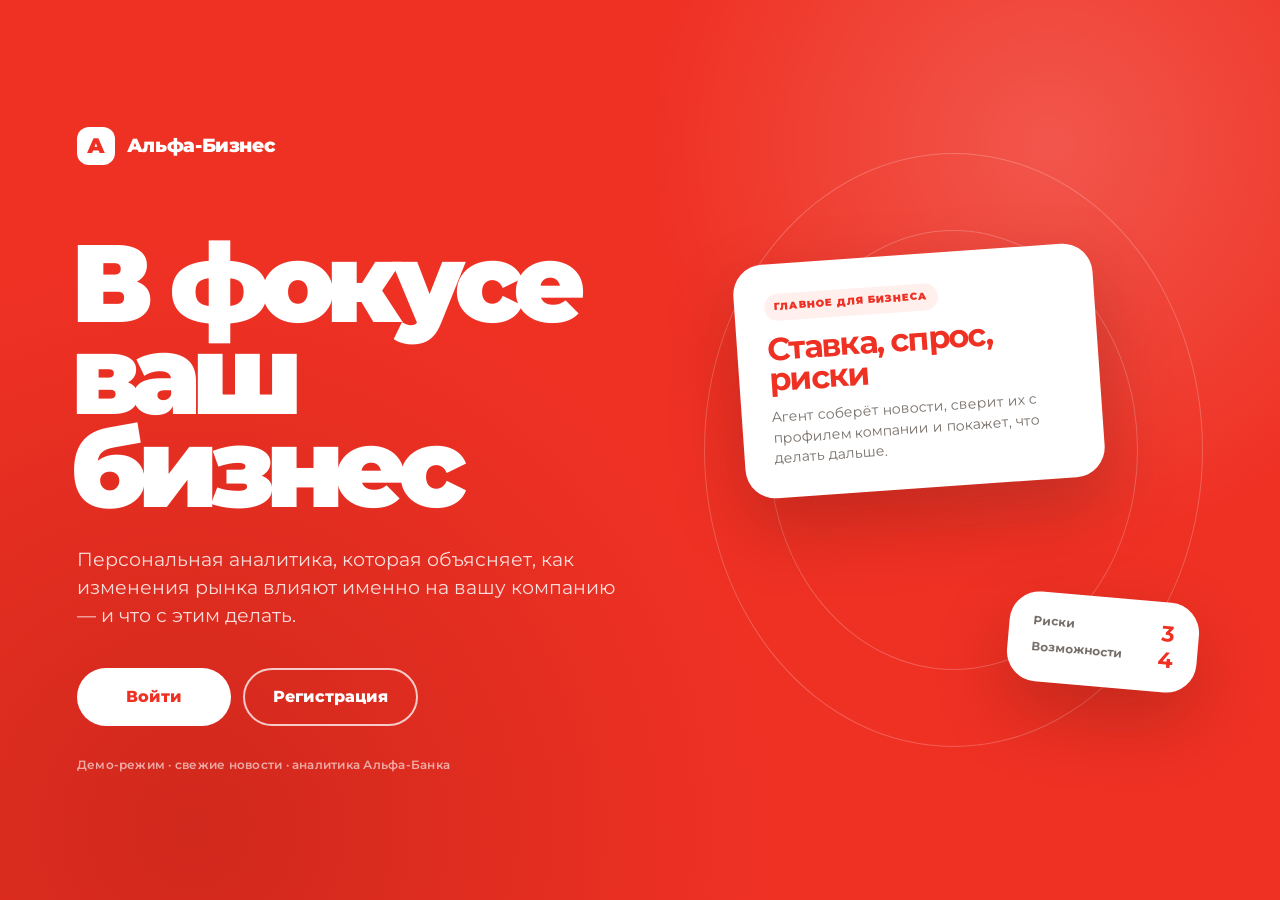
==== commit 9860355c: "feat: интерфейс на self-hosted Montserrat (SIL OFL)" ====
--- a/static/index.html
+++ b/static/index.html
@@ -6,7 +6,9 @@
     <meta name="theme-color" content="#ef3124">
     <meta name="description" content="Альфа-Бизнес — персональная новостная аналитика: риски и возможности для вашего бизнеса.">
     <title>Альфа-Бизнес — новостная аналитика</title>
-    <link rel="stylesheet" href="/static/styles.css?v=7">
+    <link rel="preload" href="/static/fonts/montserrat-cyrillic-wght.woff2" as="font" type="font/woff2" crossorigin>
+    <link rel="preload" href="/static/fonts/montserrat-latin-wght.woff2" as="font" type="font/woff2" crossorigin>
+    <link rel="stylesheet" href="/static/styles.css?v=10">
 </head>
 <body>
 <div id="app">
--- a/static/styles.css
+++ b/static/styles.css
@@ -1,3 +1,24 @@
+/* Montserrat — открытый шрифт (SIL OFL 1.1), self-hosted.
+   Вариативные файлы покрывают веса 100–900; кириллица и латиница разделены
+   через unicode-range, чтобы браузер не грузил лишнее. */
+@font-face {
+    font-family: "Montserrat";
+    font-style: normal;
+    font-weight: 100 900;
+    font-display: swap;
+    src: url("/static/fonts/montserrat-cyrillic-wght.woff2") format("woff2-variations");
+    unicode-range: U+0301, U+0400-045F, U+0490-0491, U+04B0-04B1, U+2116;
+}
+
+@font-face {
+    font-family: "Montserrat";
+    font-style: normal;
+    font-weight: 100 900;
+    font-display: swap;
+    src: url("/static/fonts/montserrat-latin-wght.woff2") format("woff2-variations");
+    unicode-range: U+0000-00FF, U+0131, U+0152-0153, U+02BB-02BC, U+02C6, U+02DA, U+02DC, U+0304, U+0308, U+0329, U+2000-206F, U+20AC, U+2122, U+2191, U+2193, U+2212, U+2215, U+FEFF, U+FFFD;
+}
+
 :root {
     --red: #ef3124;
     --red-deep: #d92518;
@@ -15,7 +36,7 @@
     --radius-lg: 28px;
     --radius-md: 18px;
     --shadow: 0 24px 60px rgba(48, 26, 20, 0.13);
-    --font: "Inter", "Manrope", "Segoe UI", -apple-system, BlinkMacSystemFont, "Helvetica Neue", Arial, sans-serif;
+    --font: "Montserrat", "Segoe UI", -apple-system, BlinkMacSystemFont, "Helvetica Neue", Arial, sans-serif;
 }
 
 * {
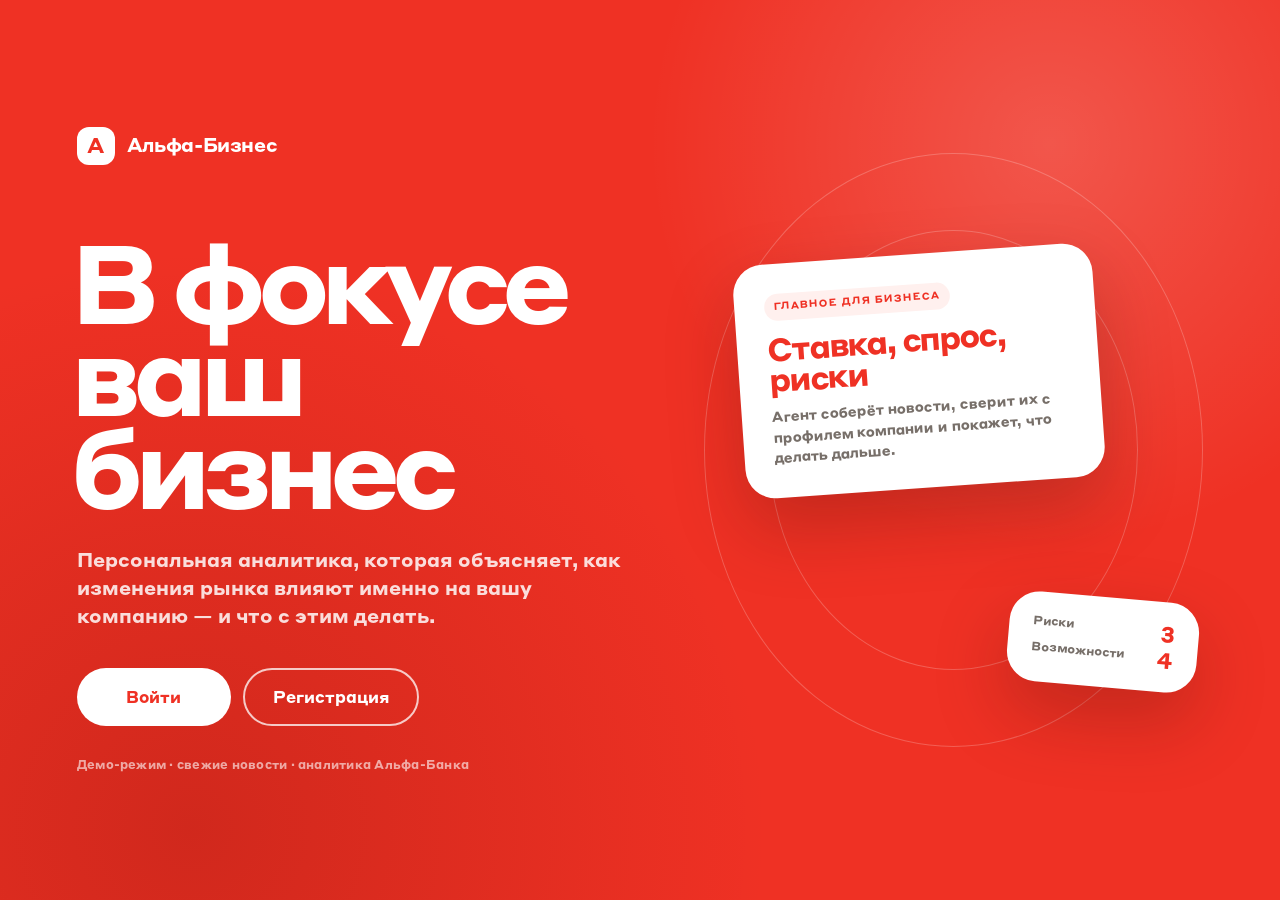
==== commit 26ec8e3d: "feat: Styrene A LC Bold как основной шрифт интерфейса" ====
--- a/static/index.html
+++ b/static/index.html
@@ -6,9 +6,8 @@
     <meta name="theme-color" content="#ef3124">
     <meta name="description" content="Альфа-Бизнес — персональная новостная аналитика: риски и возможности для вашего бизнеса.">
     <title>Альфа-Бизнес — новостная аналитика</title>
-    <link rel="preload" href="/static/fonts/montserrat-cyrillic-wght.woff2" as="font" type="font/woff2" crossorigin>
-    <link rel="preload" href="/static/fonts/montserrat-latin-wght.woff2" as="font" type="font/woff2" crossorigin>
-    <link rel="stylesheet" href="/static/styles.css?v=10">
+    <link rel="preload" href="/static/fonts/styrene/styrenealc-bold.woff2" as="font" type="font/woff2" crossorigin>
+    <link rel="stylesheet" href="/static/styles.css?v=11">
 </head>
 <body>
 <div id="app">
--- a/static/styles.css
+++ b/static/styles.css
@@ -1,4 +1,17 @@
-/* Montserrat — открытый шрифт (SIL OFL 1.1), self-hosted.
+/* Styrene A LC Bold — основной шрифт интерфейса (локальная демонстрация).
+   Файл один (Bold), поэтому font-weight объявлен диапазоном 100–900:
+   все веса рендерятся начертанием Bold без синтетического утолщения.
+   Сам бинарник не входит в публичный репозиторий — см. .gitignore. */
+@font-face {
+    font-family: "Styrene A LC";
+    font-style: normal;
+    font-weight: 100 900;
+    font-display: swap;
+    src: url("/static/fonts/styrene/styrenealc-bold.woff2") format("woff2"),
+         url("/static/fonts/styrene/styrenealc-bold.ttf") format("opentype");
+}
+
+/* Montserrat — открытый шрифт (SIL OFL 1.1), self-hosted fallback.
    Вариативные файлы покрывают веса 100–900; кириллица и латиница разделены
    через unicode-range, чтобы браузер не грузил лишнее. */
 @font-face {
@@ -36,7 +49,7 @@
     --radius-lg: 28px;
     --radius-md: 18px;
     --shadow: 0 24px 60px rgba(48, 26, 20, 0.13);
-    --font: "Montserrat", "Segoe UI", -apple-system, BlinkMacSystemFont, "Helvetica Neue", Arial, sans-serif;
+    --font: "Styrene A LC", "Montserrat", "Segoe UI", -apple-system, BlinkMacSystemFont, "Helvetica Neue", Arial, sans-serif;
 }
 
 * {
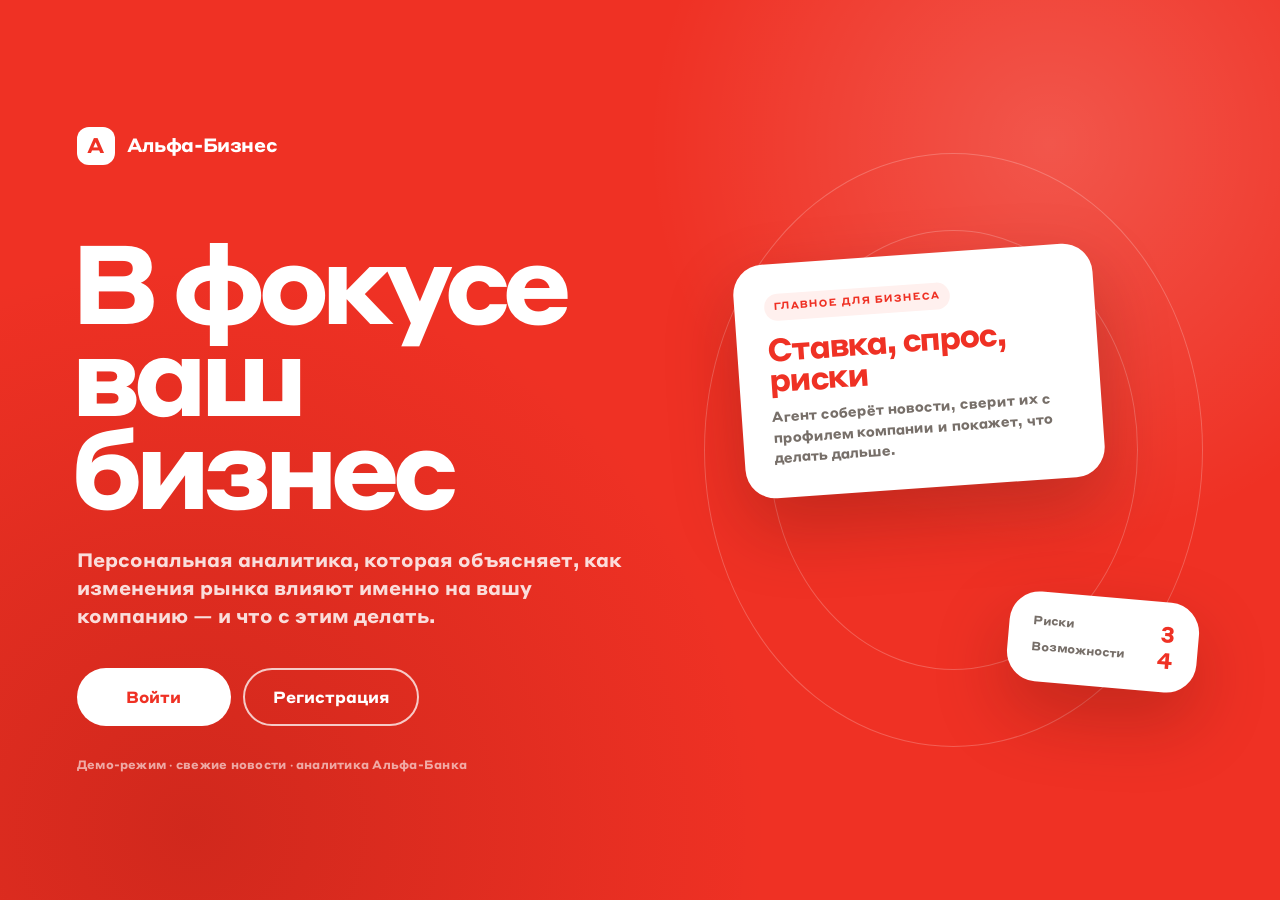
==== commit 66ae580a: "fix: разбить Styrene на woff2-сабсеты для стабильной загрузки" ====
--- a/static/index.html
+++ b/static/index.html
@@ -6,8 +6,9 @@
     <meta name="theme-color" content="#ef3124">
     <meta name="description" content="Альфа-Бизнес — персональная новостная аналитика: риски и возможности для вашего бизнеса.">
     <title>Альфа-Бизнес — новостная аналитика</title>
-    <link rel="preload" href="/static/fonts/styrene/styrenealc-bold.woff2" as="font" type="font/woff2" crossorigin>
-    <link rel="stylesheet" href="/static/styles.css?v=11">
+    <link rel="preload" href="/static/fonts/styrene/styrenealc-bold-cyrillic.woff2" as="font" type="font/woff2" crossorigin>
+    <link rel="preload" href="/static/fonts/styrene/styrenealc-bold-latin.woff2" as="font" type="font/woff2" crossorigin>
+    <link rel="stylesheet" href="/static/styles.css?v=12">
 </head>
 <body>
 <div id="app">
@@ -566,6 +567,6 @@
 </dialog>
 
 <div class="toast" id="toast" role="status" aria-live="polite"></div>
-<script src="/static/app.js?v=7"></script>
+<script src="/static/app.js?v=8"></script>
 </body>
 </html>
--- a/static/styles.css
+++ b/static/styles.css
@@ -1,14 +1,23 @@
-/* Styrene A LC Bold — основной шрифт интерфейса (локальная демонстрация).
-   Файл один (Bold), поэтому font-weight объявлен диапазоном 100–900:
-   все веса рендерятся начертанием Bold без синтетического утолщения.
-   Сам бинарник не входит в публичный репозиторий — см. .gitignore. */
+/* Styrene A LC Bold — основной шрифт интерфейса.
+   Один Bold-файл разбит на кириллический и латинский woff2-сабсеты:
+   так каждый файл меньше лимита бесплатных туннелей и быстрее грузится.
+   font-weight 100–900: все веса рендерятся Bold без синтетического утолщения. */
 @font-face {
     font-family: "Styrene A LC";
     font-style: normal;
     font-weight: 100 900;
     font-display: swap;
-    src: url("/static/fonts/styrene/styrenealc-bold.woff2") format("woff2"),
-         url("/static/fonts/styrene/styrenealc-bold.ttf") format("opentype");
+    src: url("/static/fonts/styrene/styrenealc-bold-cyrillic.woff2") format("woff2");
+    unicode-range: U+0301, U+0400-045F, U+0490-0491, U+04B0-04B1, U+2116;
+}
+
+@font-face {
+    font-family: "Styrene A LC";
+    font-style: normal;
+    font-weight: 100 900;
+    font-display: swap;
+    src: url("/static/fonts/styrene/styrenealc-bold-latin.woff2") format("woff2");
+    unicode-range: U+0000-00FF, U+2013-2014, U+2018-201D, U+2026, U+20AC, U+2190-2193;
 }
 
 /* Montserrat — открытый шрифт (SIL OFL 1.1), self-hosted fallback.
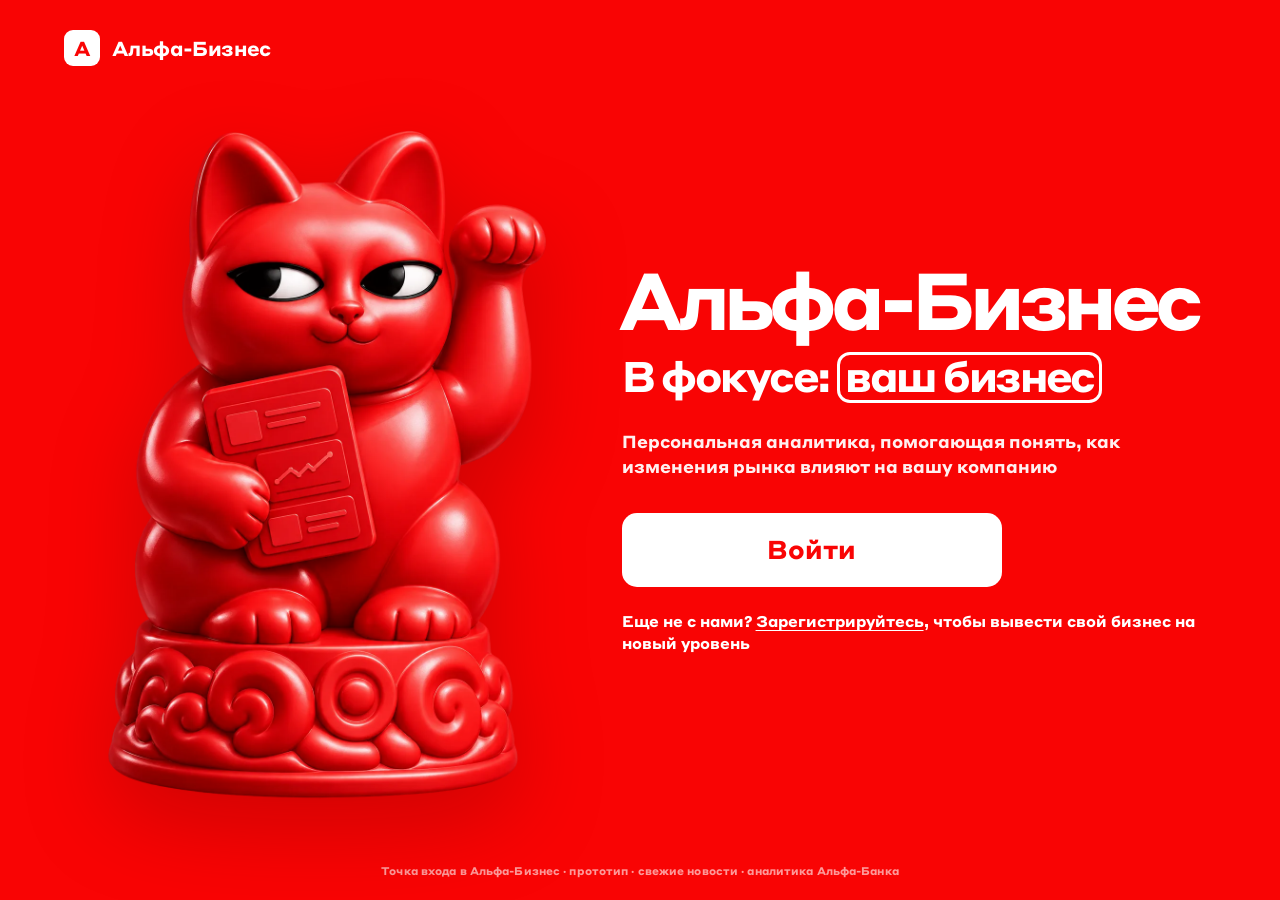
==== commit 67075725: "feat: перенести новый визуал в основной SPA Красно-белый дизайн /app из preview: лендинг, вход, реги" ====
--- a/static/index.html
+++ b/static/index.html
@@ -3,12 +3,13 @@
 <head>
     <meta charset="UTF-8">
     <meta name="viewport" content="width=device-width, initial-scale=1.0">
-    <meta name="theme-color" content="#ef3124">
+    <meta name="theme-color" content="#f90404">
     <meta name="description" content="Альфа-Бизнес — персональная новостная аналитика: риски и возможности для вашего бизнеса.">
     <title>Альфа-Бизнес — новостная аналитика</title>
     <link rel="preload" href="/static/fonts/styrene/styrenealc-bold-cyrillic.woff2" as="font" type="font/woff2" crossorigin>
     <link rel="preload" href="/static/fonts/styrene/styrenealc-bold-latin.woff2" as="font" type="font/woff2" crossorigin>
-    <link rel="stylesheet" href="/static/styles.css?v=12">
+    <link rel="stylesheet" href="/static/styles.css?v=15">
+    <link rel="stylesheet" href="/static/design.css?v=2">
 </head>
 <body>
 <div id="app">
@@ -16,81 +17,75 @@
     <!-- Лендинг                                                      -->
     <!-- ============================================================ -->
     <section class="screen landing-screen" id="screen-landing">
-        <div class="landing-copy">
-            <div class="brand-lockup">
-                <span class="brand-mark">А</span>
-                <span>Альфа-Бизнес</span>
+        <div class="landing-brand">
+            <span class="brand-mark">А</span>
+            <span>Альфа-Бизнес</span>
+        </div>
+        <div class="landing-stage">
+            <div class="landing-cat-wrap" aria-hidden="true">
+                <img class="landing-cat" src="/static/img/alfa-cat-hero.webp" alt="">
             </div>
-            <h1>В фокусе<br>ваш бизнес</h1>
-            <p class="landing-lead">
-                Персональная аналитика, которая объясняет, как изменения рынка
-                влияют именно на вашу компанию — и что с этим делать.
-            </p>
-            <div class="landing-actions">
-                <button class="btn btn-white" type="button" data-route="login">Войти</button>
-                <button class="btn btn-outline-white" type="button" data-route="register">Регистрация</button>
+            <div class="landing-copy">
+                <h1>Альфа-Бизнес</h1>
+                <h2>В фокусе: <span>ваш бизнес</span></h2>
+                <p class="landing-lead">
+                    Персональная аналитика, помогающая понять,
+                    как изменения рынка влияют на вашу компанию
+                </p>
+                <button class="btn landing-login-btn" type="button" data-route="login">Войти</button>
+                <p class="landing-register">
+                    Еще не с нами? <a href="#/register" data-route="register">Зарегистрируйтесь</a>,
+                    чтобы вывести свой бизнес на новый уровень
+                </p>
             </div>
-            <div class="landing-note">Демо-режим · свежие новости · аналитика Альфа-Банка</div>
-        </div>
-        <div class="landing-art" aria-hidden="true">
-            <div class="art-orbit orbit-one"></div>
-            <div class="art-orbit orbit-two"></div>
-            <div class="art-card art-card-main">
-                <span class="art-chip">Главное для бизнеса</span>
-                <strong>Ставка, спрос, риски</strong>
-                <span>Агент соберёт новости, сверит их с профилем компании и покажет, что делать дальше.</span>
+        </div>
+        <div class="landing-note">Точка входа в Альфа-Бизнес · прототип · свежие новости · аналитика Альфа-Банка</div>
+    </section>
+
+    <!-- ============================================================ -->
+    <!-- Вход                                                         -->
+    <!-- ============================================================ -->
+    <section class="screen auth-screen auth-screen--cat" id="screen-login">
+        <div class="auth-brand">Альфа-Бизнес</div>
+        <div class="auth-cat-wrap" aria-hidden="true">
+            <img class="auth-cat" src="/static/img/alfa-cat-auth.webp" alt="">
+        </div>
+        <div class="auth-card auth-card--preview">
+            <button class="icon-btn back-btn" type="button" data-route="landing" aria-label="Назад">←</button>
+            <h2>Войти</h2>
+            <p class="auth-subtitle">Введите логин и пароль, чтобы открыть профиль компании.</p>
+            <form id="login-form" class="form-stack">
+                <label>логин
+                    <input name="login" autocomplete="username" placeholder="Например, demo" required>
+                </label>
+                <label>пароль
+                    <input name="password" type="password" autocomplete="current-password" placeholder="••••••" required>
+                </label>
+                <button class="btn btn-primary btn-wide auth-submit" type="submit">Войти</button>
+            </form>
+            <button class="btn btn-ghost btn-wide demo-login-btn" id="demo-login" type="button">Открыть демо-профиль</button>
+            <div class="auth-hint">Демо-доступ: логин <b>demo</b>, пароль <b>demo</b>.</div>
+            <p class="auth-switch">Нет аккаунта? <a href="#/register" data-route="register">Зарегистрироваться</a></p>
+        </div>
+    </section>
+
+    <!-- ============================================================ -->
+    <!-- Регистрация: шаг 1                                           -->
+    <!-- ============================================================ -->
+    <section class="screen auth-screen auth-screen--cat auth-screen--register" id="screen-register">
+        <div class="auth-brand">Альфа-Бизнес</div>
+        <div class="auth-cat-wrap" aria-hidden="true">
+            <img class="auth-cat" src="/static/img/alfa-cat-auth.webp" alt="">
+        </div>
+        <div class="auth-card auth-card--preview auth-card--register">
+            <button class="icon-btn back-btn" type="button" data-route="landing" aria-label="Назад">←</button>
+            <div class="steps">
+                <span class="step-dot active">1</span>
+                <span class="step-line"></span>
+                <span class="step-dot">2</span>
+                <span class="step-caption">Шаг 1 из 2</span>
             </div>
-            <div class="art-card art-card-small">
-                <span>Риски</span><strong>3</strong>
-                <span>Возможности</span><strong>4</strong>
-            </div>
-        </div>
-    </section>
-
-    <!-- ============================================================ -->
-    <!-- Вход                                                         -->
-    <!-- ============================================================ -->
-    <section class="screen auth-screen" id="screen-login">
-        <div class="auth-shell">
-            <div class="auth-card">
-                <button class="icon-btn back-btn" type="button" data-route="landing" aria-label="Назад">←</button>
-                <div class="auth-brand">Альфа-Бизнес</div>
-                <h2>Войти</h2>
-                <p class="muted">Введите логин и пароль, чтобы открыть профиль компании.</p>
-                <form id="login-form" class="form-stack">
-                    <label>Логин
-                        <input name="login" autocomplete="username" placeholder="Например, demo" required>
-                    </label>
-                    <label>Пароль
-                        <input name="password" type="password" autocomplete="current-password" placeholder="••••••" required>
-                    </label>
-                    <button class="btn btn-primary btn-wide" type="submit">Войти</button>
-                </form>
-                <button class="btn btn-ghost btn-wide" id="demo-login" type="button">Войти в демо-режиме</button>
-                <div class="auth-hint">Демо-доступ: логин <b>demo</b>, пароль <b>demo</b>. Или создайте свой профиль за 2 шага.</div>
-                <p class="auth-switch">Нет аккаунта? <a href="#/register" data-route="register">Зарегистрироваться</a></p>
-            </div>
-            <div class="auth-side">
-                <span class="auth-side-label">Альфа-Бизнес</span>
-                <p>Один профиль — два агента: аналитика банка и внешние новости.</p>
-            </div>
-        </div>
-    </section>
-
-    <!-- ============================================================ -->
-    <!-- Регистрация: шаг 1                                           -->
-    <!-- ============================================================ -->
-    <section class="screen auth-screen" id="screen-register">
-        <div class="auth-shell wide">
-            <div class="auth-card">
-                <button class="icon-btn back-btn" type="button" data-route="landing" aria-label="Назад">←</button>
-                <div class="steps">
-                    <span class="step-dot active">1</span>
-                    <span class="step-line"></span>
-                    <span class="step-dot">2</span>
-                    <span class="step-caption">Шаг 1 из 2</span>
-                </div>
-                <h2>Регистрация</h2>
+            <h2>Регистрация</h2>
                 <p class="muted">
                     Расскажите о бизнесе. Агент сверит данные с внутренней базой, определит отрасль
                     по ключевым словам и дополнит профиль характеристиками.
@@ -144,27 +139,29 @@
                             Используем факторинг
                         </label>
                     </details>
-                    <button class="btn btn-primary btn-wide" type="submit">Далее</button>
+                    <button class="btn btn-primary btn-wide auth-submit" type="submit">Далее</button>
                 </form>
                 <p class="auth-switch">Уже есть аккаунт? <a href="#/login" data-route="login">Войти</a></p>
+        </div>
+    </section>
+
+    <!-- ============================================================ -->
+    <!-- Регистрация: шаг 2                                           -->
+    <!-- ============================================================ -->
+    <section class="screen auth-screen auth-screen--cat auth-screen--register" id="screen-register-2">
+        <div class="auth-brand">Альфа-Бизнес</div>
+        <div class="auth-cat-wrap" aria-hidden="true">
+            <img class="auth-cat" src="/static/img/alfa-cat-auth.webp" alt="">
+        </div>
+        <div class="auth-card auth-card--preview auth-card--register auth-card--compact">
+            <button class="icon-btn back-btn" type="button" data-route="register" aria-label="Назад">←</button>
+            <div class="steps">
+                <span class="step-dot done">1</span>
+                <span class="step-line done"></span>
+                <span class="step-dot active">2</span>
+                <span class="step-caption">Шаг 2 из 2</span>
             </div>
-        </div>
-    </section>
-
-    <!-- ============================================================ -->
-    <!-- Регистрация: шаг 2                                           -->
-    <!-- ============================================================ -->
-    <section class="screen auth-screen" id="screen-register-2">
-        <div class="auth-shell">
-            <div class="auth-card">
-                <button class="icon-btn back-btn" type="button" data-route="register" aria-label="Назад">←</button>
-                <div class="steps">
-                    <span class="step-dot done">1</span>
-                    <span class="step-line done"></span>
-                    <span class="step-dot active">2</span>
-                    <span class="step-caption">Шаг 2 из 2</span>
-                </div>
-                <h2>Создайте аккаунт</h2>
+            <h2>Создайте аккаунт</h2>
                 <p class="muted">Осталось придумать логин и пароль. Профиль компании уже готов.</p>
                 <form id="register-2-form" class="form-stack">
                     <label>Логин
@@ -176,65 +173,70 @@
                     <label>Повторите пароль
                         <input name="password2" type="password" autocomplete="new-password" required>
                     </label>
-                    <button class="btn btn-primary btn-wide" type="submit">Создать аккаунт</button>
+                    <button class="btn btn-primary btn-wide auth-submit" type="submit">Создать аккаунт</button>
                 </form>
                 <p class="auth-switch">Уже есть аккаунт? <a href="#/login" data-route="login">Войти</a></p>
+        </div>
+    </section>
+
+    <!-- ============================================================ -->
+    <!-- Приложение                                                   -->
+    <!-- ============================================================ -->
+    <section class="screen app-screen" id="screen-app">
+        <header class="app-topbar">
+            <div class="app-brand">
+                <span class="brand-mark small">А</span>
+                <span>Альфа-Бизнес</span>
             </div>
-        </div>
-    </section>
-
-    <!-- ============================================================ -->
-    <!-- Приложение                                                   -->
-    <!-- ============================================================ -->
-    <section class="screen app-screen" id="screen-app">
-        <aside class="sidebar">
-            <div class="sidebar-top">
-                <div class="sidebar-brand">
-                    <span class="brand-mark small">А</span>
-                    <span>Альфа-Бизнес</span>
-                </div>
-                <nav class="side-nav" id="side-nav">
-                    <button class="nav-item active" type="button" data-view="profile">
-                        <span class="nav-icon">○</span>Профиль
-                    </button>
-                    <button class="nav-item" type="button" data-view="alfa">
-                        <span class="nav-icon">✦</span>Альфа-агент
-                    </button>
-                    <button class="nav-item" type="button" data-view="news">
-                        <span class="nav-icon">✦</span>Новостной агент
-                    </button>
-                    <button class="nav-item" type="button" data-view="trace">
-                        <span class="nav-icon">▲</span>Трассировка
-                    </button>
-                    <button class="nav-item" type="button" data-view="risks">
-                        <span class="nav-icon">!</span>Риски и возможности
-                    </button>
-                    <button class="nav-item" type="button" data-view="faq">
-                        <span class="nav-icon">?</span>Задать вопрос
-                    </button>
-                    <button class="nav-item" type="button" data-view="feedback">
-                        <span class="nav-icon">#</span>Оставить отзыв
-                    </button>
-                </nav>
-            </div>
-            <div class="sidebar-bottom">
+            <nav class="top-nav" id="side-nav" aria-label="Разделы сервиса">
+                <button class="nav-item active" type="button" data-view="profile">Профиль</button>
+                <button class="nav-item" type="button" data-view="risks">Риски</button>
+                <button class="nav-item" type="button" data-view="alfa">Альфа-агент</button>
+                <button class="nav-item" type="button" data-view="news">Новости</button>
+                <button class="nav-item" type="button" data-view="trace">Трассировка</button>
+                <button class="nav-item" type="button" data-view="faq">Вопрос</button>
+                <button class="nav-item" type="button" data-view="feedback">Отзыв</button>
+            </nav>
+            <div class="app-top-actions">
                 <div class="sidebar-user" id="sidebar-user">
                     <strong>Профиль</strong>
                     <span>Загрузка…</span>
                 </div>
-                <button class="nav-item logout" type="button" id="logout-btn">
-                    <span class="nav-icon">↩</span>Выйти
-                </button>
+                <button class="top-link add-company" type="button" data-route="register">+ Компания</button>
+                <button class="top-link logout" type="button" id="logout-btn">Выйти</button>
             </div>
-        </aside>
+        </header>
 
         <main class="main-area">
             <!-- Профиль -->
             <section class="view active" id="view-profile">
+                <div class="profile-dashboard">
+                    <aside class="profile-red-card">
+                        <div class="profile-cat-wrap">
+                            <img class="profile-cat" src="/static/img/alfa-cat-profile.webp" alt="">
+                        </div>
+                        <div class="profile-red-name">
+                            <span class="profile-red-label">Профиль компании</span>
+                            <h2 id="profile-company">—</h2>
+                            <div class="profile-meta" id="profile-meta">—</div>
+                        </div>
+                        <nav class="profile-quick-nav" aria-label="Быстрый переход">
+                            <button type="button" data-view="alfa"><span>✦</span>Альфа-агент</button>
+                            <button type="button" data-view="news"><span>✦</span>Новостной агент</button>
+                            <button type="button" data-view="trace"><span>▲</span>Трассировка</button>
+                            <button type="button" data-view="risks"><span>!</span>Риски</button>
+                            <button type="button" data-view="risks"><span>◎</span>Возможности</button>
+                        </nav>
+                        <div class="profile-red-links">
+                            <button type="button" data-view="faq"><span>?</span>Задать вопрос</button>
+                            <button type="button" data-view="feedback"><span>#</span>Оставить отзыв</button>
+                        </div>
+                    </aside>
+                    <div class="profile-main">
                 <div class="view-head">
                     <div>
                         <div class="eyebrow">Профиль компании</div>
-                        <h1>Мы составили характеристику вашего бизнеса</h1>
+                        <h1>Ваш бизнес</h1>
                         <p class="muted">Внесите изменения, если нужно, и переходите к агентам.</p>
                     </div>
                     <div class="head-actions">
@@ -247,9 +249,8 @@
                     <article class="card profile-card">
                         <div class="profile-card-head">
                             <div>
-                                <div class="eyebrow">Юридическое лицо</div>
-                                <h2 id="profile-company">—</h2>
-                                <div class="profile-meta" id="profile-meta">—</div>
+                                <div class="eyebrow">Карточка компании</div>
+                                <h2>Данные профиля</h2>
                             </div>
                             <span class="status-chip" id="profile-source">Внутренняя база</span>
                         </div>
@@ -318,6 +319,8 @@
                         <span class="arrow">→</span>
                     </button>
                 </div>
+                    </div>
+                </div>
             </section>
 
             <!-- Риски и возможности -->
@@ -332,9 +335,27 @@
                         <button class="btn btn-white" type="button" id="risks-refresh">Обновить анализ</button>
                     </div>
                 </div>
+                <div class="risk-toolbar" id="risk-toolbar">
+                    <div class="risk-filter-group" id="risk-filters">
+                        <button class="risk-filter active" type="button" data-risk-filter="all">Все</button>
+                        <button class="risk-filter" type="button" data-risk-filter="news">Новости</button>
+                        <button class="risk-filter" type="button" data-risk-filter="alfa">Аналитика банка</button>
+                    </div>
+                    <div class="risk-filter-group" id="risk-sort">
+                        <button class="risk-filter active" type="button" data-risk-sort="relevance">По значимости</button>
+                        <button class="risk-filter" type="button" data-risk-sort="date">По дате</button>
+                    </div>
+                    <select id="risk-category-filter" class="risk-select" aria-label="Фильтр по теме">
+                        <option value="">Все темы</option>
+                    </select>
+                    <span class="risk-count" id="risk-count"></span>
+                </div>
+                <div id="risk-verification" class="risk-verification"></div>
                 <div id="risks-list" class="risks-list"></div>
                 <div class="red-view-note">
-                    Каждая карточка опирается на первоисточник и профиль компании. Ниже — что это значит для вас и что можно сделать.
+                    Белые блоки «Позиция Альфа-Банка» — это факты и экспертные материалы банка.
+                    Красные блоки «AI-разбор» — риски, возможности и следующие шаги, сформированные AI
+                    на основе профиля компании. Каждая карточка связана с первоисточником.
                 </div>
             </section>
 
@@ -359,7 +380,7 @@
                         <input name="question" autocomplete="off" placeholder="Спросите про ставку, инфляцию, лизинг…" required>
                         <button class="send-btn" type="submit" aria-label="Отправить">→</button>
                     </form>
-                    <div class="chat-disclaimer">Демо-режим: ответы собираются локально по материалам Альфа-Банка.</div>
+                    <div class="chat-disclaimer" id="chat-disclaimer-alfa">Ответы формируются по аналитике Альфа-Банка. AI-выводы помечены; источник можно открыть в трассировке.</div>
                 </div>
             </section>
 
@@ -384,7 +405,7 @@
                         <input name="question" autocomplete="off" placeholder="Что нового в моей отрасли?" required>
                         <button class="send-btn" type="submit" aria-label="Отправить">→</button>
                     </form>
-                    <div class="chat-disclaimer">Демо-режим: ответы собираются локально по свежим RSS-новостям.</div>
+                    <div class="chat-disclaimer" id="chat-disclaimer-news">Ответы формируются только по внешним RSS-новостям. Аналитика банка в этом канале не используется.</div>
                 </div>
             </section>
 
@@ -402,6 +423,18 @@
                 </div>
                 <div class="trace-summary" id="trace-summary"></div>
                 <div class="trace-list" id="trace-list"></div>
+                <div class="audit-panel" id="audit-panel">
+                    <div class="audit-head">
+                        <div>
+                            <div class="eyebrow light">Аудит качества</div>
+                            <h2>Что происходит с ответами агентов</h2>
+                        </div>
+                        <button class="btn btn-outline-white small" type="button" id="audit-refresh">Обновить</button>
+                    </div>
+                    <div class="audit-metrics" id="audit-metrics"></div>
+                    <div class="audit-chats" id="audit-chats"></div>
+                    <div class="audit-feedback" id="audit-feedback"></div>
+                </div>
             </section>
 
             <!-- FAQ / Задать вопрос -->
@@ -452,8 +485,22 @@
                     <details class="faq-item">
                         <summary>Можно ли доверять ответам агента?</summary>
                         <div class="faq-answer">
-                            <p>Агент проходит самопроверку: сверяет выводы с профилем, источниками и аналитикой. В трассировке видны все шаги и использованные данные.</p>
-                            <p>Это демо-версия, поэтому решения стоит проверять с менеджером банка. Если ответ неточен — оставьте отзыв.</p>
+                            <p>Агент проходит самопроверку: сверяет полноту ответа, наличие источников и использование профиля компании. Результат виден в карточках и в трассировке.</p>
+                            <p>Факты и аналитика банка отделены от AI-выводов. Если ответ неточен — оставьте отзыв: он попадёт в аудит качества.</p>
+                        </div>
+                    </details>
+                    <details class="faq-item">
+                        <summary>Что такое аудит качества?</summary>
+                        <div class="faq-answer">
+                            <p>Это журнал действий AI-компонента и обратной связи: сколько анализов и диалогов прошло, какая доля ответов подтверждена источниками, какие оценки поставили пользователи.</p>
+                            <p>Сводка доступна на странице «Трассировка» в блоке «Аудит качества». Низкие оценки и ошибки разбираются на регулярной проверке.</p>
+                        </div>
+                    </details>
+                    <details class="faq-item">
+                        <summary>Что значит «данные в другом разрезе»?</summary>
+                        <div class="faq-answer">
+                            <p>Это смена фокуса: только новости или только аналитика банка, фильтр по теме, сортировка по значимости или дате. Так можно посмотреть на событие глазами рынка и глазами банка отдельно.</p>
+                            <p>Фильтры находятся на странице «Риски и возможности».</p>
                         </div>
                     </details>
                 </div>
@@ -506,6 +553,32 @@
                 </div>
             </section>
         </main>
+
+        <!-- Альфа-гид: персонаж, который проводит по карте сервиса -->
+        <div class="guide" id="guide">
+            <div class="guide-card" id="guide-card">
+                <div class="guide-head">
+                    <div class="guide-avatar">А</div>
+                    <div>
+                        <strong>Альфа-гид</strong>
+                        <span>ваш проводник по событиям</span>
+                    </div>
+                    <button class="guide-close" type="button" id="guide-close" aria-label="Свернуть">×</button>
+                </div>
+                <p class="guide-text" id="guide-text">
+                    Здравствуйте! Я проведу вас по карте: профиль → риски → агенты → трассировка.
+                </p>
+                <div class="guide-steps" id="guide-steps"></div>
+                <div class="guide-actions">
+                    <button class="btn btn-primary small" type="button" id="guide-next">Дальше →</button>
+                    <button class="btn btn-ghost small" type="button" id="guide-hide">Скрыть</button>
+                </div>
+            </div>
+            <button class="guide-pill" type="button" id="guide-toggle" aria-label="Открыть Альфа-гида">
+                <span class="guide-avatar small">А</span>
+                <span>Альфа-гид</span>
+            </button>
+        </div>
     </section>
 </div>
 
@@ -567,6 +640,6 @@
 </dialog>
 
 <div class="toast" id="toast" role="status" aria-live="polite"></div>
-<script src="/static/app.js?v=8"></script>
+<script src="/static/app.js?v=11"></script>
 </body>
 </html>
--- a/static/styles.css
+++ b/static/styles.css
@@ -2488,3 +2488,613 @@
         transition-duration: 0.001ms !important;
     }
 }
+
+/* ------------------------------------------------------------------ */
+/* Комплаенс-правки: источники, AI-разбор, аудит, Альфа-гид            */
+/* ------------------------------------------------------------------ */
+
+.risk-toolbar {
+    align-items: center;
+    display: flex;
+    flex-wrap: wrap;
+    gap: 8px;
+    margin-bottom: 10px;
+}
+
+.risk-filter-group {
+    background: rgba(255, 255, 255, 0.12);
+    border: 1px solid rgba(255, 255, 255, 0.2);
+    border-radius: 999px;
+    display: inline-flex;
+    gap: 2px;
+    padding: 3px;
+}
+
+.risk-filter {
+    background: transparent;
+    border: 0;
+    border-radius: 999px;
+    color: rgba(255, 255, 255, 0.78);
+    cursor: pointer;
+    font-size: 10px;
+    font-weight: 850;
+    min-height: 30px;
+    padding: 0 11px;
+}
+
+.risk-filter:hover,
+.risk-filter.active {
+    background: var(--paper);
+    color: var(--red);
+}
+
+.risk-select {
+    background: rgba(255, 255, 255, 0.12);
+    border: 1px solid rgba(255, 255, 255, 0.25);
+    border-radius: 999px;
+    color: var(--paper);
+    font-size: 11px;
+    font-weight: 750;
+    min-height: 36px;
+    padding: 0 12px;
+}
+
+.risk-select option {
+    color: var(--ink);
+}
+
+.risk-count {
+    color: rgba(255, 255, 255, 0.65);
+    font-size: 10px;
+    font-weight: 750;
+    margin-left: auto;
+}
+
+.risk-verification {
+    align-items: center;
+    display: flex;
+    flex-wrap: wrap;
+    gap: 8px;
+    margin-bottom: 14px;
+}
+
+.self-check-badge {
+    background: rgba(255, 255, 255, 0.14);
+    border: 1px solid rgba(255, 255, 255, 0.25);
+    border-radius: 999px;
+    color: var(--paper);
+    font-size: 10px;
+    font-weight: 850;
+    padding: 6px 10px;
+}
+
+.self-check-note {
+    color: rgba(255, 255, 255, 0.58);
+    font-size: 10px;
+}
+
+.risk-card-head {
+    align-items: flex-start;
+}
+
+.risk-head-left {
+    align-items: center;
+    display: flex;
+    flex-wrap: wrap;
+    gap: 8px;
+}
+
+.risk-category {
+    color: var(--muted);
+    font-size: 9px;
+    font-weight: 800;
+    letter-spacing: 0.06em;
+    text-transform: uppercase;
+}
+
+.risk-fact,
+.risk-bank-view,
+.risk-ai-block {
+    border-radius: 18px;
+    margin-bottom: 12px;
+    padding: 15px 17px;
+}
+
+.risk-fact {
+    background: #f6f1ee;
+}
+
+.risk-bank-view {
+    background: #fff8f6;
+    border: 1px solid rgba(239, 49, 36, 0.16);
+}
+
+.risk-ai-block {
+    background: var(--red-soft);
+    border: 1px solid rgba(239, 49, 36, 0.2);
+}
+
+.risk-block-label {
+    align-items: center;
+    color: var(--ink);
+    display: flex;
+    flex-wrap: wrap;
+    font-size: 10px;
+    font-weight: 900;
+    gap: 7px;
+    letter-spacing: 0.07em;
+    margin-bottom: 8px;
+    text-transform: uppercase;
+}
+
+.risk-fact p,
+.risk-bank-view p,
+.risk-ai-summary {
+    color: var(--ink-soft);
+    font-size: 12.5px;
+    line-height: 1.55;
+    margin: 0;
+}
+
+.risk-ai-summary {
+    margin-bottom: 12px;
+}
+
+.source-badge,
+.ai-badge {
+    border-radius: 999px;
+    font-size: 8px;
+    font-weight: 900;
+    letter-spacing: 0.04em;
+    padding: 3px 7px;
+    text-transform: none;
+}
+
+.source-badge {
+    background: var(--paper);
+    border: 1px solid rgba(23, 20, 18, 0.12);
+    color: var(--muted);
+}
+
+.ai-badge {
+    background: var(--red);
+    color: var(--paper);
+}
+
+.risk-analytics-links {
+    border-top: 1px dashed rgba(239, 49, 36, 0.2);
+    display: grid;
+    gap: 4px;
+    margin-top: 10px;
+    padding-top: 9px;
+}
+
+.risk-analytics-links > span {
+    color: var(--red);
+    font-size: 8px;
+    font-weight: 900;
+    letter-spacing: 0.08em;
+    text-transform: uppercase;
+}
+
+.risk-analytics-link {
+    color: var(--ink-soft);
+    font-size: 10.5px;
+    line-height: 1.4;
+}
+
+.risk-foot-left {
+    align-items: center;
+    display: flex;
+    flex-wrap: wrap;
+    gap: 8px;
+}
+
+.verification-chip {
+    border-radius: 999px;
+    font-size: 9px;
+    font-weight: 850;
+    padding: 5px 8px;
+}
+
+.verification-chip.verified {
+    background: var(--green-soft);
+    color: var(--green);
+}
+
+.verification-chip.needs_improvement,
+.verification-chip.insufficient,
+.verification-chip.error {
+    background: #fff3e6;
+    color: #9a5a13;
+}
+
+.bubble-meta {
+    align-items: center;
+    color: var(--muted);
+    display: flex;
+    flex-wrap: wrap;
+    font-size: 9px;
+    font-weight: 700;
+    gap: 6px;
+    margin-bottom: 7px;
+    text-transform: uppercase;
+}
+
+.mode-badge {
+    border-radius: 999px;
+    font-size: 8px;
+    font-weight: 900;
+    letter-spacing: 0.05em;
+    padding: 3px 6px;
+}
+
+.mode-badge.llm {
+    background: var(--red-soft);
+    color: var(--red);
+}
+
+.mode-badge.fallback {
+    background: #eee8e4;
+    color: var(--muted);
+}
+
+.bubble-action {
+    background: transparent;
+    border: 0;
+    border-top: 1px solid var(--line);
+    color: var(--red);
+    cursor: pointer;
+    font: inherit;
+    font-size: 11px;
+    font-weight: 850;
+    margin-top: 10px;
+    padding: 9px 0 0;
+    text-align: left;
+}
+
+.audit-panel {
+    background: rgba(255, 255, 255, 0.1);
+    border: 1px solid rgba(255, 255, 255, 0.18);
+    border-radius: 24px;
+    margin-top: 20px;
+    padding: 20px;
+}
+
+.audit-head {
+    align-items: flex-start;
+    display: flex;
+    gap: 12px;
+    justify-content: space-between;
+    margin-bottom: 14px;
+}
+
+.audit-head h2 {
+    color: var(--paper);
+    font-size: clamp(20px, 2vw, 28px);
+    letter-spacing: -0.04em;
+    line-height: 1.05;
+}
+
+.audit-metrics {
+    display: grid;
+    gap: 8px;
+    grid-template-columns: repeat(6, minmax(0, 1fr));
+}
+
+.audit-metric {
+    background: var(--paper);
+    border-radius: 14px;
+    color: var(--ink);
+    display: grid;
+    gap: 2px;
+    padding: 10px 12px;
+}
+
+.audit-metric strong {
+    font-size: 20px;
+    font-weight: 900;
+    letter-spacing: -0.04em;
+}
+
+.audit-metric span {
+    color: var(--muted);
+    font-size: 8.5px;
+    font-weight: 750;
+    line-height: 1.25;
+}
+
+.audit-loading,
+.audit-feedback-empty {
+    color: rgba(255, 255, 255, 0.65);
+    font-size: 11px;
+    padding: 8px 0;
+}
+
+.audit-feedback {
+    margin-top: 14px;
+}
+
+.audit-feedback-head {
+    color: rgba(255, 255, 255, 0.7);
+    font-size: 9px;
+    font-weight: 900;
+    letter-spacing: 0.1em;
+    margin-bottom: 7px;
+    text-transform: uppercase;
+}
+
+.audit-feedback-item {
+    background: rgba(255, 255, 255, 0.1);
+    border: 1px solid rgba(255, 255, 255, 0.16);
+    border-radius: 12px;
+    color: rgba(255, 255, 255, 0.85);
+    margin-bottom: 6px;
+    padding: 9px 11px;
+}
+
+.audit-feedback-rating,
+.audit-feedback-category {
+    color: var(--paper);
+    font-size: 9px;
+    font-weight: 850;
+    margin-right: 8px;
+}
+
+.audit-feedback-item p {
+    font-size: 11px;
+    line-height: 1.45;
+    margin-top: 4px;
+}
+
+.add-company {
+    margin-top: 4px;
+}
+
+/* Альфа-гид */
+.guide {
+    bottom: 22px;
+    position: fixed;
+    right: 24px;
+    z-index: 60;
+}
+
+.guide-card {
+    background: var(--paper);
+    border: 1px solid rgba(23, 20, 18, 0.08);
+    border-radius: 22px;
+    box-shadow: 0 22px 60px rgba(92, 18, 11, 0.28);
+    color: var(--ink);
+    max-width: 360px;
+    padding: 16px;
+    width: min(360px, calc(100vw - 32px));
+}
+
+.guide-head {
+    align-items: center;
+    display: flex;
+    gap: 9px;
+    margin-bottom: 10px;
+}
+
+.guide-head > div:nth-child(2) {
+    display: grid;
+    gap: 1px;
+}
+
+.guide-head strong {
+    font-size: 13px;
+    letter-spacing: -0.02em;
+}
+
+.guide-head span {
+    color: var(--muted);
+    font-size: 9px;
+}
+
+.guide-avatar {
+    align-items: center;
+    background: var(--red);
+    border-radius: 50%;
+    color: var(--paper);
+    display: inline-grid;
+    flex: 0 0 34px;
+    font-size: 15px;
+    font-weight: 900;
+    height: 34px;
+    justify-content: center;
+    width: 34px;
+}
+
+.guide-avatar.small {
+    flex-basis: 26px;
+    font-size: 11px;
+    height: 26px;
+    width: 26px;
+}
+
+.guide-close {
+    background: transparent;
+    border: 0;
+    color: var(--muted);
+    cursor: pointer;
+    font-size: 20px;
+    line-height: 1;
+    margin-left: auto;
+    padding: 2px 4px;
+}
+
+.guide-text {
+    color: var(--ink-soft);
+    font-size: 12px;
+    line-height: 1.5;
+    margin-bottom: 10px;
+}
+
+.guide-steps {
+    display: flex;
+    flex-wrap: wrap;
+    gap: 4px;
+    margin-bottom: 12px;
+}
+
+.guide-step {
+    background: #f4efec;
+    border: 0;
+    border-radius: 999px;
+    color: var(--muted);
+    cursor: pointer;
+    font-size: 8.5px;
+    font-weight: 800;
+    padding: 5px 7px;
+}
+
+.guide-step.active {
+    background: var(--red);
+    color: var(--paper);
+}
+
+.guide-step.done {
+    background: var(--red-soft);
+    color: var(--red);
+}
+
+.guide-actions {
+    align-items: center;
+    display: flex;
+    gap: 6px;
+}
+
+.guide-pill {
+    align-items: center;
+    background: var(--paper);
+    border: 1px solid rgba(23, 20, 18, 0.08);
+    border-radius: 999px;
+    box-shadow: 0 14px 34px rgba(92, 18, 11, 0.24);
+    color: var(--ink);
+    cursor: pointer;
+    display: inline-flex;
+    font-size: 11px;
+    font-weight: 850;
+    gap: 7px;
+    padding: 6px 12px 6px 6px;
+}
+
+@media (max-width: 1180px) {
+    .audit-metrics {
+        grid-template-columns: repeat(3, minmax(0, 1fr));
+    }
+}
+
+@media (max-width: 760px) {
+    .guide {
+        bottom: 12px;
+        right: 12px;
+    }
+
+    .guide-card {
+        max-height: calc(100vh - 90px);
+        overflow-y: auto;
+    }
+
+    .risk-toolbar {
+        align-items: stretch;
+        flex-direction: column;
+    }
+
+    .risk-filter-group {
+        width: 100%;
+    }
+
+    .risk-filter {
+        flex: 1;
+    }
+
+    .risk-select {
+        width: 100%;
+    }
+
+    .risk-count {
+        margin-left: 0;
+    }
+
+    .audit-metrics {
+        grid-template-columns: repeat(2, minmax(0, 1fr));
+    }
+
+    .audit-head {
+        flex-direction: column;
+    }
+}
+
+.audit-chats {
+    margin-top: 12px;
+}
+
+.audit-chat-item {
+    background: rgba(255, 255, 255, 0.08);
+    border: 1px solid rgba(255, 255, 255, 0.14);
+    border-radius: 10px;
+    color: rgba(255, 255, 255, 0.72);
+    display: flex;
+    flex-wrap: wrap;
+    font-size: 9.5px;
+    gap: 10px;
+    margin-bottom: 5px;
+    padding: 7px 10px;
+}
+
+.audit-chat-agent {
+    color: var(--paper);
+    font-weight: 850;
+}
+
+.bubble-check {
+    border-top: 1px solid var(--line);
+    color: var(--muted);
+    font-size: 9.5px;
+    margin-top: 9px;
+    padding-top: 7px;
+}
+
+.bubble.agent.welcome {
+    background: rgba(255, 255, 255, 0.92);
+    border-left: 4px solid var(--red);
+}
+
+.bubble-followups {
+    display: flex;
+    flex-wrap: wrap;
+    gap: 5px;
+    margin-top: 10px;
+}
+
+.bubble-followups button {
+    background: var(--red-soft);
+    border: 0;
+    border-radius: 999px;
+    color: var(--red);
+    cursor: pointer;
+    font: inherit;
+    font-size: 9.5px;
+    font-weight: 800;
+    padding: 6px 9px;
+    text-align: left;
+}
+
+.risk-select {
+    flex: 0 0 auto;
+    max-width: 220px;
+    width: auto;
+}
+
+.risk-count {
+    flex: 0 0 auto;
+}
+
+@media (max-width: 760px) {
+    .risk-select {
+        max-width: none;
+        width: 100%;
+    }
+}
--- a/static/design.css
+++ b/static/design.css
@@ -0,0 +1,1980 @@
+/* Новый визуал «Альфа-Бизнес»: плоский красный, белые карточки и коты.
+   Подключается после styles.css и сохраняет рабочую разметку приложения. */
+
+:root {
+    --red: #f90404;
+    --red-deep: #d70b00;
+    --red-soft: #ffe9e7;
+    --red-muted: #ffc9c4;
+    --ink: #171412;
+    --ink-soft: #3b3531;
+    --muted: #776f69;
+    --paper: #ffffff;
+    --bg: #f4f1ef;
+    --line: rgba(23, 20, 18, 0.11);
+    --green: #167a4a;
+    --green-soft: #fff0ee;
+    --radius-lg: 18px;
+    --radius-xl: 24px;
+    --shadow: 0 24px 60px rgba(48, 26, 20, 0.13);
+}
+
+/* ------------------------------------------------------------------ */
+/* Лендинг                                                             */
+/* ------------------------------------------------------------------ */
+
+.landing-screen.active {
+    background: var(--red);
+    color: var(--paper);
+    display: grid;
+    gap: 0;
+    grid-template-columns: 1fr;
+    grid-template-rows: auto 1fr auto;
+    min-height: 100vh;
+    overflow: hidden;
+    padding: 30px clamp(22px, 5vw, 78px) 20px;
+}
+
+.landing-brand {
+    align-items: center;
+    display: flex;
+    font-size: 20px;
+    font-weight: 900;
+    gap: 12px;
+    letter-spacing: -0.03em;
+    position: relative;
+    z-index: 3;
+}
+
+.landing-brand .brand-mark {
+    background: var(--paper);
+    border-radius: 9px;
+    color: var(--red);
+    font-size: 20px;
+    height: 36px;
+    width: 36px;
+}
+
+.landing-stage {
+    align-items: center;
+    display: grid;
+    gap: clamp(18px, 4vw, 64px);
+    grid-template-columns: minmax(300px, 0.92fr) minmax(400px, 1.08fr);
+    margin: 0 auto;
+    max-width: 1660px;
+    padding: clamp(12px, 2vh, 28px) 0;
+    width: 100%;
+}
+
+.landing-cat-wrap {
+    align-items: flex-end;
+    display: flex;
+    justify-content: center;
+    min-height: 380px;
+}
+
+.landing-cat {
+    display: block;
+    filter: drop-shadow(0 30px 42px rgba(86, 0, 0, 0.25));
+    max-height: calc(100vh - 170px);
+    max-width: 100%;
+    object-fit: contain;
+    width: min(100%, 660px);
+}
+
+.landing-copy {
+    max-width: 780px;
+}
+
+.landing-copy h1 {
+    color: var(--paper);
+    font-size: clamp(48px, 6.2vw, 104px);
+    font-weight: 900;
+    letter-spacing: -0.075em;
+    line-height: 0.86;
+}
+
+.landing-copy h2 {
+    color: var(--paper);
+    font-size: clamp(28px, 3.3vw, 54px);
+    font-weight: 900;
+    letter-spacing: -0.06em;
+    line-height: 1.02;
+    margin-top: 18px;
+}
+
+.landing-copy h2 span {
+    border: 3px solid var(--paper);
+    border-radius: 13px;
+    display: inline-block;
+    padding: 0 0.12em 0.04em;
+}
+
+.landing-lead {
+    color: rgba(255, 255, 255, 0.94);
+    font-size: clamp(16px, 1.35vw, 22px);
+    font-weight: 700;
+    line-height: 1.45;
+    margin-top: 26px;
+    max-width: 660px;
+}
+
+.landing-login-btn {
+    background: var(--paper);
+    border: 0;
+    border-radius: 15px;
+    color: var(--red);
+    font-size: clamp(22px, 2vw, 30px);
+    font-weight: 900;
+    margin-top: 34px;
+    min-height: 74px;
+    width: min(100%, 380px);
+}
+
+.landing-login-btn:hover {
+    background: #fff2f0;
+    box-shadow: 0 18px 36px rgba(87, 0, 0, 0.2);
+    transform: translateY(-2px);
+}
+
+.landing-register {
+    color: var(--paper);
+    font-size: clamp(14px, 1.2vw, 18px);
+    font-weight: 750;
+    line-height: 1.42;
+    margin-top: 24px;
+    max-width: 670px;
+}
+
+.landing-register a {
+    color: var(--paper);
+    font-weight: 900;
+    text-decoration: underline;
+    text-underline-offset: 3px;
+}
+
+.landing-note {
+    color: rgba(255, 255, 255, 0.6);
+    font-size: 11px;
+    font-weight: 700;
+    letter-spacing: 0.01em;
+    margin: 0 auto;
+    padding-top: 10px;
+    text-align: center;
+}
+
+/* ------------------------------------------------------------------ */
+/* Вход и регистрация                                                  */
+/* ------------------------------------------------------------------ */
+
+.auth-screen.active {
+    align-items: center;
+    background: var(--red);
+    color: var(--paper);
+    display: grid;
+    gap: clamp(20px, 4vw, 68px);
+    grid-template-columns: minmax(280px, 0.86fr) minmax(400px, 1.14fr);
+    min-height: 100vh;
+    overflow-x: hidden;
+    overflow-y: auto;
+    padding: 74px clamp(22px, 6vw, 100px) 36px;
+    position: relative;
+}
+
+.auth-brand {
+    color: var(--paper);
+    font-size: 20px;
+    font-weight: 900;
+    left: clamp(22px, 6vw, 100px);
+    letter-spacing: -0.03em;
+    margin: 0;
+    padding-left: 0;
+    position: absolute;
+    text-transform: none;
+    top: 30px;
+    z-index: 3;
+}
+
+.auth-cat-wrap {
+    align-items: center;
+    display: flex;
+    justify-content: center;
+    min-height: 360px;
+}
+
+.auth-cat {
+    display: block;
+    filter: drop-shadow(0 30px 42px rgba(86, 0, 0, 0.24));
+    max-height: calc(100vh - 170px);
+    max-width: 100%;
+    object-fit: contain;
+    width: min(100%, 540px);
+}
+
+.auth-card--preview {
+    background: var(--paper);
+    border-radius: 25px;
+    box-shadow: 0 24px 60px rgba(90, 0, 0, 0.17);
+    color: var(--red);
+    justify-self: center;
+    max-width: 760px;
+    padding: clamp(28px, 4vw, 54px);
+    position: relative;
+    width: 100%;
+}
+
+.auth-card--preview.auth-card--register {
+    max-width: 820px;
+}
+
+.auth-card--preview.auth-card--compact {
+    max-width: 620px;
+}
+
+.auth-card--preview h2 {
+    color: var(--red);
+    font-size: clamp(38px, 4.5vw, 64px);
+    letter-spacing: -0.065em;
+    line-height: 0.94;
+    margin-bottom: 24px;
+    text-align: center;
+}
+
+.auth-subtitle {
+    color: var(--red);
+    font-size: 14px;
+    font-weight: 650;
+    line-height: 1.4;
+    margin: -8px auto 24px;
+    max-width: 520px;
+    text-align: center;
+}
+
+.auth-card--preview .auth-brand {
+    display: none;
+}
+
+.auth-card--preview .back-btn {
+    background: var(--red-soft);
+    color: var(--red);
+    left: 22px;
+    position: absolute;
+    top: 22px;
+}
+
+.auth-card--preview label {
+    color: var(--red);
+    font-size: 14px;
+    font-weight: 900;
+}
+
+#login-form label {
+    text-transform: lowercase;
+}
+
+.auth-card--preview input,
+.auth-card--preview select,
+.auth-card--preview textarea {
+    background: #d9d9d9;
+    border: 2px solid transparent;
+    border-radius: 15px;
+    color: var(--ink);
+    font-size: 17px;
+    font-weight: 650;
+    min-height: 60px;
+    padding: 12px 18px;
+}
+
+.auth-card--preview input::placeholder,
+.auth-card--preview textarea::placeholder {
+    color: #7b7671;
+}
+
+.auth-card--preview input:focus,
+.auth-card--preview select:focus,
+.auth-card--preview textarea:focus {
+    background: var(--paper);
+    border-color: var(--red);
+    box-shadow: 0 0 0 4px rgba(249, 4, 4, 0.14);
+}
+
+.auth-card--preview select {
+    background-color: #d9d9d9;
+}
+
+.auth-card--preview .auth-submit {
+    background: var(--red);
+    border: 0;
+    border-radius: 15px;
+    color: var(--paper);
+    font-size: 21px;
+    margin-top: 4px;
+    min-height: 62px;
+}
+
+.auth-card--preview .auth-submit:hover {
+    background: var(--red-deep);
+    box-shadow: 0 12px 26px rgba(249, 4, 4, 0.2);
+}
+
+.auth-card--preview .demo-login-btn {
+    border-color: var(--red-muted);
+    color: var(--red);
+    margin-top: 10px;
+}
+
+.auth-card--preview .auth-hint {
+    background: var(--red-soft);
+    border-radius: 14px;
+    color: var(--red-deep);
+    font-size: 12px;
+    margin-top: 14px;
+    padding: 11px 14px;
+}
+
+.auth-card--preview .auth-switch {
+    color: var(--muted);
+    font-size: 13px;
+    margin-top: 18px;
+    text-align: center;
+}
+
+.auth-card--preview .auth-switch a {
+    color: var(--red);
+}
+
+.auth-card--preview .steps {
+    justify-content: center;
+    margin-bottom: 20px;
+    padding-left: 0;
+}
+
+.auth-card--preview .step-dot {
+    background: var(--red-soft);
+    color: var(--red);
+}
+
+.auth-card--preview .step-dot.active {
+    background: var(--red);
+    color: var(--paper);
+}
+
+.auth-card--preview .step-line {
+    background: var(--red-muted);
+}
+
+.auth-card--preview .step-line.done {
+    background: var(--red);
+}
+
+.auth-card--preview .step-caption {
+    color: var(--red);
+}
+
+.auth-card--preview .extra-fields {
+    border-top-color: var(--red-muted);
+}
+
+.auth-card--preview .extra-fields summary {
+    color: var(--red);
+}
+
+.auth-card--preview .extra-fields summary span {
+    color: var(--muted);
+}
+
+.auth-card--preview .field-label {
+    color: var(--red);
+}
+
+.auth-card--preview .check-row {
+    color: var(--ink-soft);
+    font-size: 13px;
+}
+
+.auth-card--preview .chips-grid .check-chip span {
+    background: #f1eeee;
+    color: #6f6864;
+}
+
+.auth-card--preview .check-chip:has(input:checked) span {
+    background: var(--red-soft);
+    border-color: var(--red);
+    color: var(--red);
+}
+
+/* ------------------------------------------------------------------ */
+/* Каркас приложения                                                   */
+/* ------------------------------------------------------------------ */
+
+.app-screen.active {
+    background: var(--bg);
+    display: block;
+    min-height: 100vh;
+    padding: 0;
+}
+
+.app-screen[data-app-view="profile"] {
+    background: var(--paper);
+}
+
+.app-screen[data-app-view="risks"],
+.app-screen[data-app-view="alfa"],
+.app-screen[data-app-view="news"],
+.app-screen[data-app-view="trace"],
+.app-screen[data-app-view="faq"],
+.app-screen[data-app-view="feedback"] {
+    background: var(--red);
+}
+
+.app-topbar {
+    align-items: center;
+    display: flex;
+    gap: clamp(14px, 2.6vw, 34px);
+    padding: 18px clamp(18px, 4vw, 64px);
+    position: sticky;
+    top: 0;
+    z-index: 20;
+}
+
+.app-screen[data-app-view="profile"] .app-topbar {
+    background: rgba(255, 255, 255, 0.96);
+    border-bottom: 1px solid rgba(23, 20, 18, 0.08);
+    color: var(--red);
+}
+
+.app-screen:not([data-app-view="profile"]) .app-topbar {
+    background: transparent;
+    color: var(--paper);
+}
+
+.app-brand {
+    align-items: center;
+    display: flex;
+    flex: 0 0 auto;
+    font-size: 18px;
+    font-weight: 900;
+    gap: 11px;
+    letter-spacing: -0.035em;
+}
+
+.app-brand .brand-mark.small {
+    border-radius: 9px;
+    font-size: 18px;
+    height: 34px;
+    width: 34px;
+}
+
+.app-screen[data-app-view="profile"] .app-brand .brand-mark.small {
+    background: var(--red);
+    color: var(--paper);
+}
+
+.app-screen:not([data-app-view="profile"]) .app-brand .brand-mark.small {
+    background: var(--paper);
+    color: var(--red);
+}
+
+.top-nav {
+    align-items: center;
+    display: flex;
+    flex: 1;
+    gap: clamp(12px, 2.2vw, 38px);
+    justify-content: center;
+    min-width: 0;
+    overflow-x: auto;
+    scrollbar-width: none;
+}
+
+.top-nav::-webkit-scrollbar {
+    display: none;
+}
+
+.top-nav .nav-item {
+    background: transparent;
+    border: 0;
+    border-radius: 0;
+    color: inherit;
+    flex: 0 0 auto;
+    font-size: 14px;
+    font-weight: 900;
+    min-height: 0;
+    opacity: 0.52;
+    padding: 7px 0;
+    text-align: center;
+    transition: opacity 0.18s ease;
+    width: auto;
+}
+
+.top-nav .nav-item:hover {
+    background: transparent;
+    opacity: 1;
+}
+
+.top-nav .nav-item:not(.active) {
+    text-decoration: none !important;
+}
+
+.top-nav .nav-item:focus {
+    outline: none;
+}
+
+.top-nav .nav-item:focus-visible {
+    outline: 2px solid currentColor;
+    outline-offset: 4px;
+}
+
+.top-nav .nav-item.active {
+    background: transparent;
+    color: inherit;
+    opacity: 1;
+    text-decoration: underline;
+    text-decoration-thickness: 3px;
+    text-underline-offset: 8px;
+}
+
+.app-top-actions {
+    align-items: center;
+    display: flex;
+    flex: 0 0 auto;
+    gap: 8px;
+}
+
+.app-top-actions .sidebar-user {
+    display: grid;
+    gap: 1px;
+    max-width: 170px;
+    padding: 0 8px 0 0;
+}
+
+.app-top-actions .sidebar-user strong {
+    color: inherit;
+    font-size: 11px;
+    overflow: hidden;
+    text-overflow: ellipsis;
+    white-space: nowrap;
+}
+
+.app-top-actions .sidebar-user span {
+    color: inherit;
+    font-size: 9px;
+    opacity: 0.62;
+    overflow: hidden;
+    text-overflow: ellipsis;
+    white-space: nowrap;
+}
+
+.top-link {
+    background: transparent;
+    border: 1.5px solid currentColor;
+    border-radius: 999px;
+    color: inherit;
+    font-size: 11px;
+    font-weight: 850;
+    min-height: 34px;
+    padding: 0 12px;
+    white-space: nowrap;
+}
+
+.top-link:hover {
+    background: var(--paper);
+    color: var(--red);
+}
+
+.app-screen:not([data-app-view="profile"]) .top-link:hover {
+    background: var(--paper);
+    color: var(--red);
+}
+
+.app-screen[data-app-view="profile"] .top-link.logout {
+    opacity: 0.62;
+}
+
+.main-area {
+    margin: 0 auto;
+    max-width: 1660px;
+    min-width: 0;
+    padding: 8px clamp(18px, 4vw, 64px) 54px;
+    width: 100%;
+}
+
+.view {
+    display: none;
+}
+
+.view.active {
+    animation: view-in 0.28s ease both;
+    display: block;
+}
+
+.view-head {
+    align-items: flex-end;
+    display: flex;
+    gap: 24px;
+    justify-content: space-between;
+    margin-bottom: 26px;
+}
+
+.view-head h1 {
+    color: var(--red);
+    font-size: clamp(38px, 4.5vw, 64px);
+    letter-spacing: -0.065em;
+    line-height: 0.92;
+    max-width: 900px;
+}
+
+.view-head p {
+    color: var(--muted);
+    font-size: 14px;
+    margin-top: 10px;
+    max-width: 680px;
+}
+
+.view-head.light h1 {
+    color: var(--paper);
+    font-size: clamp(52px, 6vw, 96px);
+    letter-spacing: -0.075em;
+    line-height: 0.86;
+}
+
+.view-head.light p {
+    color: rgba(255, 255, 255, 0.86);
+    font-size: 17px;
+    font-weight: 700;
+    max-width: 760px;
+}
+
+.view-head.light .eyebrow {
+    color: rgba(255, 255, 255, 0.66);
+}
+
+.head-actions {
+    display: flex;
+    flex-wrap: wrap;
+    gap: 9px;
+    justify-content: flex-end;
+}
+
+.red-view {
+    background: transparent;
+    border-radius: 0;
+    color: var(--paper);
+    min-height: 0;
+    padding: 0;
+}
+
+.red-view-note {
+    color: rgba(255, 255, 255, 0.66);
+    font-size: 11px;
+    line-height: 1.45;
+    margin-top: 18px;
+    max-width: 780px;
+}
+
+/* ------------------------------------------------------------------ */
+/* Профиль                                                             */
+/* ------------------------------------------------------------------ */
+
+.profile-dashboard {
+    align-items: start;
+    display: grid;
+    gap: clamp(20px, 3vw, 40px);
+    grid-template-columns: minmax(240px, 0.27fr) minmax(0, 1fr);
+}
+
+.profile-red-card {
+    background: var(--red);
+    border-radius: 18px;
+    color: var(--paper);
+    padding: clamp(20px, 2.2vw, 30px);
+    position: sticky;
+    top: 94px;
+}
+
+.profile-cat-wrap {
+    align-items: center;
+    background: var(--paper);
+    border-radius: 50%;
+    display: flex;
+    height: 112px;
+    justify-content: center;
+    margin-bottom: 20px;
+    overflow: hidden;
+    width: 112px;
+}
+
+.profile-cat {
+    height: 100%;
+    object-fit: cover;
+    object-position: top center;
+    transform: scale(1.35);
+    width: 100%;
+}
+
+.profile-red-name h2 {
+    color: var(--paper);
+    font-size: clamp(22px, 2.2vw, 32px);
+    letter-spacing: -0.045em;
+    line-height: 1.02;
+    margin-top: 6px;
+}
+
+.profile-red-label {
+    color: rgba(255, 255, 255, 0.64);
+    display: block;
+    font-size: 10px;
+    font-weight: 900;
+    letter-spacing: 0.12em;
+    text-transform: uppercase;
+}
+
+.profile-red-card .profile-meta {
+    color: rgba(255, 255, 255, 0.7);
+    font-size: 11px;
+    line-height: 1.4;
+    margin-top: 7px;
+}
+
+.profile-quick-nav {
+    display: grid;
+    gap: 8px;
+    margin-top: 24px;
+}
+
+.profile-quick-nav button {
+    align-items: center;
+    background: var(--paper);
+    border: 0;
+    border-radius: 999px;
+    color: var(--red);
+    display: flex;
+    font-size: 12px;
+    font-weight: 900;
+    gap: 10px;
+    min-height: 42px;
+    padding: 0 14px;
+    text-align: left;
+    transition: transform 0.16s ease, background 0.16s ease;
+    width: 100%;
+}
+
+.profile-quick-nav button:hover {
+    background: var(--red-soft);
+    transform: translateX(2px);
+}
+
+.profile-quick-nav button span {
+    font-size: 15px;
+    width: 18px;
+}
+
+.profile-red-links {
+    border-top: 1px solid rgba(255, 255, 255, 0.25);
+    display: grid;
+    gap: 6px;
+    margin-top: 22px;
+    padding-top: 16px;
+}
+
+.profile-red-links button {
+    align-items: center;
+    background: transparent;
+    border: 0;
+    color: var(--paper);
+    display: flex;
+    font-size: 11px;
+    font-weight: 750;
+    gap: 9px;
+    padding: 4px 0;
+    text-align: left;
+}
+
+.profile-red-links button:hover {
+    text-decoration: underline;
+    text-underline-offset: 3px;
+}
+
+.profile-red-links button span {
+    font-size: 13px;
+    width: 16px;
+}
+
+.profile-main {
+    min-width: 0;
+}
+
+.profile-main .view-head h1 {
+    color: var(--red);
+}
+
+.profile-layout {
+    align-items: start;
+    display: grid;
+    gap: 18px;
+    grid-template-columns: minmax(0, 1.18fr) minmax(280px, 0.82fr);
+}
+
+.card {
+    background: var(--paper);
+    border: 1px solid rgba(23, 20, 18, 0.08);
+    border-radius: 18px;
+    box-shadow: none;
+    padding: clamp(22px, 2.6vw, 32px);
+}
+
+.profile-card-head h2 {
+    color: var(--red);
+    font-size: clamp(24px, 2.3vw, 34px);
+    letter-spacing: -0.045em;
+    line-height: 1.02;
+    margin-top: 2px;
+}
+
+.profile-grid {
+    border-bottom: 1px solid var(--line);
+    border-top: 1px solid var(--line);
+    display: grid;
+    gap: 20px 24px;
+    grid-template-columns: repeat(2, minmax(0, 1fr));
+    margin: 26px 0 22px;
+    padding: 22px 0;
+}
+
+.profile-field span,
+.field-label {
+    color: var(--red);
+}
+
+.profile-field strong {
+    color: var(--ink);
+    font-size: 15px;
+    font-weight: 750;
+    line-height: 1.3;
+    overflow-wrap: anywhere;
+}
+
+.tag {
+    background: #f3efec;
+    border-radius: 999px;
+    color: var(--ink-soft);
+    font-size: 11px;
+    font-weight: 700;
+    padding: 6px 10px;
+}
+
+.tag.red {
+    background: var(--red-soft);
+    color: var(--red);
+}
+
+.profile-footer {
+    align-items: center;
+    border-top: 1px solid var(--line);
+    display: flex;
+    flex-wrap: wrap;
+    gap: 10px;
+    justify-content: space-between;
+    padding-top: 14px;
+}
+
+.preview-card {
+    border-radius: 18px;
+    min-height: 190px;
+    padding: 22px;
+}
+
+.preview-card.preview-analytics {
+    background:
+        radial-gradient(circle at 100% 0, rgba(255, 255, 255, 0.15) 0, transparent 44%),
+        var(--red);
+}
+
+.preview-card h3 {
+    font-size: 22px;
+    letter-spacing: -0.04em;
+}
+
+.preview-card p {
+    color: rgba(255, 255, 255, 0.76);
+    font-size: 12px;
+}
+
+.preview-note {
+    color: var(--muted);
+    font-size: 10px;
+    line-height: 1.4;
+    padding: 0 4px;
+    text-align: center;
+}
+
+.metrics-row {
+    display: grid;
+    gap: 10px;
+    grid-template-columns: repeat(4, minmax(0, 1fr));
+    margin-top: 18px;
+}
+
+.metric {
+    background: var(--paper);
+    border: 1px solid rgba(23, 20, 18, 0.08);
+    border-radius: 16px;
+    display: grid;
+    gap: 3px;
+    padding: 15px 17px;
+}
+
+.metric strong {
+    color: var(--red);
+    font-size: 28px;
+    font-weight: 900;
+    letter-spacing: -0.05em;
+    line-height: 1;
+}
+
+.metric span {
+    color: var(--muted);
+    font-size: 10px;
+    font-weight: 650;
+    line-height: 1.3;
+}
+
+.quick-actions {
+    display: grid;
+    gap: 10px;
+    grid-template-columns: repeat(3, minmax(0, 1fr));
+    margin-top: 10px;
+}
+
+.quick-card {
+    align-items: flex-start;
+    background: var(--paper);
+    border: 1px solid rgba(23, 20, 18, 0.08);
+    border-radius: 16px;
+    color: var(--ink);
+    display: flex;
+    gap: 12px;
+    padding: 16px;
+    text-align: left;
+    transition: border-color 0.18s ease, transform 0.18s ease;
+}
+
+.quick-card:hover {
+    border-color: var(--red);
+    transform: translateY(-2px);
+}
+
+.quick-icon {
+    align-items: center;
+    background: var(--red-soft);
+    border-radius: 50%;
+    color: var(--red);
+    display: inline-grid;
+    flex: 0 0 32px;
+    font-size: 14px;
+    font-weight: 900;
+    height: 32px;
+    justify-content: center;
+}
+
+.quick-card strong {
+    font-size: 12px;
+    font-weight: 850;
+    line-height: 1.25;
+}
+
+.quick-card span:not(.quick-icon):not(.arrow) {
+    color: var(--muted);
+    font-size: 10px;
+    line-height: 1.35;
+}
+
+.quick-card .arrow {
+    color: var(--red);
+    font-size: 18px;
+    margin-left: auto;
+}
+
+/* ------------------------------------------------------------------ */
+/* Риски и возможности                                                 */
+/* ------------------------------------------------------------------ */
+
+.risk-toolbar {
+    align-items: center;
+    display: flex;
+    flex-wrap: wrap;
+    gap: 8px;
+    margin-bottom: 10px;
+}
+
+.risk-filter-group {
+    background: rgba(255, 255, 255, 0.12);
+    border: 1px solid rgba(255, 255, 255, 0.22);
+    border-radius: 999px;
+    display: inline-flex;
+    gap: 2px;
+    padding: 3px;
+}
+
+.risk-filter {
+    background: transparent;
+    border: 0;
+    border-radius: 999px;
+    color: rgba(255, 255, 255, 0.78);
+    cursor: pointer;
+    font-size: 10px;
+    font-weight: 850;
+    min-height: 30px;
+    padding: 0 11px;
+}
+
+.risk-filter:hover,
+.risk-filter.active {
+    background: var(--paper);
+    color: var(--red);
+}
+
+.risk-select {
+    background: rgba(255, 255, 255, 0.12);
+    border: 1px solid rgba(255, 255, 255, 0.25);
+    border-radius: 999px;
+    color: var(--paper);
+    font-size: 11px;
+    font-weight: 750;
+    min-height: 36px;
+    padding: 0 12px;
+}
+
+.risk-select option {
+    color: var(--ink);
+}
+
+.risk-count {
+    color: rgba(255, 255, 255, 0.68);
+    font-size: 10px;
+    font-weight: 750;
+    margin-left: auto;
+}
+
+.risk-verification {
+    align-items: center;
+    display: flex;
+    flex-wrap: wrap;
+    gap: 8px;
+    margin-bottom: 14px;
+}
+
+.self-check-badge {
+    background: rgba(255, 255, 255, 0.14);
+    border: 1px solid rgba(255, 255, 255, 0.25);
+    border-radius: 999px;
+    color: var(--paper);
+    font-size: 10px;
+    font-weight: 850;
+    padding: 6px 10px;
+}
+
+.self-check-note {
+    color: rgba(255, 255, 255, 0.6);
+    font-size: 10px;
+}
+
+.risks-list {
+    display: grid;
+    gap: 16px;
+}
+
+.risk-card {
+    background: var(--paper);
+    border-radius: 18px;
+    color: var(--ink);
+    overflow: hidden;
+    padding: clamp(24px, 3vw, 40px);
+}
+
+.risk-card h2 {
+    color: var(--red);
+    font-size: clamp(26px, 2.8vw, 40px);
+    letter-spacing: -0.05em;
+    line-height: 1.02;
+    margin-bottom: 10px;
+    max-width: 1100px;
+}
+
+.risk-summary {
+    color: var(--red);
+    font-size: 14px;
+    font-weight: 600;
+    line-height: 1.5;
+    margin-bottom: 18px;
+    max-width: 1100px;
+}
+
+.risk-columns {
+    display: grid;
+    gap: 12px;
+    grid-template-columns: repeat(2, minmax(0, 1fr));
+}
+
+.risk-col {
+    border-radius: 14px;
+    padding: 18px;
+}
+
+.risk-col-risk,
+.risk-col-op {
+    background: var(--red-soft);
+}
+
+.risk-col-risk .col-head,
+.risk-col-op .col-head {
+    color: var(--red);
+}
+
+.col-dot.risk,
+.col-dot.op {
+    background: var(--red);
+}
+
+.risk-col-risk li::before,
+.risk-col-op li::before {
+    color: var(--red);
+}
+
+.risk-col li {
+    color: var(--ink-soft);
+    font-size: 12px;
+    line-height: 1.42;
+    padding-left: 14px;
+    position: relative;
+}
+
+.risk-col ul.actions li::before {
+    content: "→";
+    font-size: 10px;
+    top: 1px;
+}
+
+.risk-card-foot {
+    align-items: center;
+    border-top: 1px solid var(--line);
+    display: flex;
+    flex-wrap: wrap;
+    gap: 10px;
+    justify-content: space-between;
+    margin-top: 16px;
+    padding-top: 14px;
+}
+
+.risk-card-foot a {
+    color: var(--red);
+    font-size: 11px;
+    font-weight: 850;
+    text-decoration: none;
+}
+
+.risk-card-foot a:hover {
+    text-decoration: underline;
+}
+
+.empty-state {
+    background: rgba(255, 255, 255, 0.12);
+    border: 1px solid rgba(255, 255, 255, 0.22);
+    border-radius: 18px;
+    color: rgba(255, 255, 255, 0.88);
+    padding: 38px;
+    text-align: center;
+}
+
+/* ------------------------------------------------------------------ */
+/* Агенты                                                              */
+/* ------------------------------------------------------------------ */
+
+.chat-view.active {
+    display: flex;
+    flex-direction: column;
+}
+
+.chat-shell {
+    display: flex;
+    flex: 1;
+    flex-direction: column;
+    margin: 0 auto;
+    min-height: calc(100vh - 170px);
+    width: min(100%, 1180px);
+}
+
+.chat-head {
+    align-items: center;
+    display: flex;
+    gap: 14px;
+}
+
+.chat-head h1 {
+    color: var(--paper);
+    font-size: clamp(32px, 3.6vw, 52px);
+    letter-spacing: -0.06em;
+    line-height: 1;
+}
+
+.chat-head .eyebrow {
+    color: rgba(255, 255, 255, 0.68);
+}
+
+.agent-badge {
+    align-items: center;
+    background: var(--paper);
+    border: 3px solid rgba(255, 255, 255, 0.75);
+    border-radius: 50%;
+    color: transparent;
+    display: inline-grid;
+    flex: 0 0 62px;
+    font-size: 0;
+    height: 62px;
+    justify-content: center;
+    margin-left: auto;
+    overflow: hidden;
+    width: 62px;
+}
+
+#view-alfa .agent-badge {
+    background-image: url("/static/img/alfa-cat-agent.webp");
+    background-position: center;
+    background-size: cover;
+}
+
+#view-news .agent-badge {
+    background-image: url("/static/img/alfa-cat-news.webp");
+    background-position: center;
+    background-size: cover;
+}
+
+.chat-intro {
+    background: rgba(255, 255, 255, 0.13);
+    border: 1px solid rgba(255, 255, 255, 0.22);
+    border-radius: 18px;
+    color: rgba(255, 255, 255, 0.92);
+    font-size: 13px;
+    line-height: 1.5;
+    margin: 18px 0 8px;
+    max-width: 900px;
+    padding: 14px 17px;
+}
+
+.chat-messages {
+    display: flex;
+    flex: 1;
+    flex-direction: column;
+    gap: 12px;
+    max-height: calc(100vh - 355px);
+    min-height: 280px;
+    overflow-y: auto;
+    padding: 10px 2px 16px;
+    scrollbar-color: rgba(255, 255, 255, 0.35) transparent;
+    scrollbar-width: thin;
+}
+
+.bubble {
+    border-radius: 18px;
+    box-shadow: none;
+    font-size: 13px;
+    line-height: 1.5;
+    max-width: min(78%, 820px);
+    padding: 14px 18px;
+    white-space: pre-line;
+}
+
+.bubble.agent {
+    align-self: flex-start;
+    background: var(--paper);
+    border-bottom-left-radius: 6px;
+    color: var(--red);
+    font-weight: 600;
+}
+
+.bubble.user {
+    align-self: flex-end;
+    background: var(--paper);
+    border: 2px solid rgba(249, 4, 4, 0.2);
+    border-bottom-right-radius: 6px;
+    color: var(--ink);
+    font-weight: 650;
+}
+
+.bubble-sources {
+    border-top: 1px solid rgba(23, 20, 18, 0.1);
+    display: grid;
+    gap: 3px;
+    margin-top: 10px;
+    padding-top: 8px;
+}
+
+.bubble-sources > span {
+    color: var(--muted);
+    font-size: 9px;
+    font-weight: 850;
+    letter-spacing: 0.08em;
+    text-transform: uppercase;
+}
+
+.bubble-sources a,
+.bubble-sources em {
+    color: var(--red);
+    font-size: 10px;
+    font-style: normal;
+    font-weight: 700;
+    text-decoration: none;
+}
+
+.typing i {
+    background: var(--red);
+}
+
+.suggestions {
+    display: flex;
+    flex-wrap: wrap;
+    gap: 7px;
+    margin-bottom: 10px;
+}
+
+.suggestion {
+    background: rgba(255, 255, 255, 0.1);
+    border: 1px solid rgba(255, 255, 255, 0.38);
+    border-radius: 999px;
+    color: var(--paper);
+    font-size: 11px;
+    font-weight: 650;
+    padding: 8px 12px;
+    transition: background 0.18s ease, color 0.18s ease;
+}
+
+.suggestion:hover {
+    background: var(--paper);
+    color: var(--red);
+}
+
+.chat-composer {
+    background: var(--paper);
+    border-radius: 999px;
+    display: flex;
+    gap: 7px;
+    padding: 7px;
+    width: 100%;
+}
+
+.chat-composer input {
+    background: transparent;
+    border: 0;
+    box-shadow: none;
+    flex: 1;
+    min-height: 42px;
+    padding: 8px 13px;
+}
+
+.send-btn {
+    background: var(--red);
+    border: 0;
+    border-radius: 50%;
+    color: var(--paper);
+    flex: 0 0 44px;
+    font-size: 20px;
+    height: 44px;
+    width: 44px;
+}
+
+.send-btn:hover {
+    background: var(--red-deep);
+}
+
+.chat-disclaimer {
+    color: rgba(255, 255, 255, 0.62);
+    font-size: 10px;
+    line-height: 1.4;
+    margin-top: 8px;
+    text-align: center;
+}
+
+/* ------------------------------------------------------------------ */
+/* FAQ, отзыв, трассировка                                             */
+/* ------------------------------------------------------------------ */
+
+.faq-list {
+    display: grid;
+    gap: 10px;
+    max-width: 1120px;
+}
+
+.faq-item {
+    background: var(--paper);
+    border: 0;
+    border-radius: 16px;
+    color: var(--ink);
+    overflow: hidden;
+}
+
+.faq-item summary {
+    color: var(--red);
+    cursor: pointer;
+    font-size: 16px;
+    font-weight: 900;
+    list-style: none;
+    padding: 20px 24px;
+    position: relative;
+}
+
+.faq-item summary::-webkit-details-marker {
+    display: none;
+}
+
+.faq-item summary::after {
+    color: var(--red);
+    content: "+";
+    font-size: 22px;
+    position: absolute;
+    right: 24px;
+    top: 50%;
+    transform: translateY(-50%);
+}
+
+.faq-item[open] summary::after {
+    content: "−";
+}
+
+.faq-answer {
+    color: var(--ink-soft);
+    font-size: 13px;
+    line-height: 1.55;
+    padding: 0 24px 20px;
+}
+
+.faq-answer p + p {
+    margin-top: 8px;
+}
+
+.faq-cta {
+    align-items: center;
+    background: var(--paper);
+    border-radius: 16px;
+    color: var(--ink);
+    display: flex;
+    flex-wrap: wrap;
+    gap: 16px;
+    justify-content: space-between;
+    margin-top: 16px;
+    max-width: 1120px;
+    padding: 20px 24px;
+}
+
+.faq-cta strong {
+    color: var(--red);
+    display: block;
+    font-size: 16px;
+}
+
+.faq-cta span {
+    color: var(--muted);
+    font-size: 12px;
+}
+
+.feedback-card {
+    background: var(--paper);
+    border-radius: 18px;
+    color: var(--ink);
+    max-width: 1120px;
+    padding: clamp(24px, 3vw, 40px);
+}
+
+.feedback-card .field-label {
+    color: var(--red);
+}
+
+.rating-btn,
+.category-btn {
+    background: #f3efec;
+    border: 2px solid transparent;
+    border-radius: 999px;
+    color: var(--ink-soft);
+    font-size: 13px;
+    font-weight: 850;
+    min-height: 42px;
+    padding: 0 16px;
+}
+
+.rating-btn.active,
+.category-btn.active {
+    background: var(--red);
+    color: var(--paper);
+}
+
+.feedback-card textarea {
+    background: #f3efec;
+    border: 2px solid transparent;
+    border-radius: 14px;
+    margin-top: 16px;
+    min-height: 150px;
+}
+
+.feedback-card textarea:focus {
+    background: var(--paper);
+    border-color: var(--red);
+}
+
+.feedback-foot {
+    align-items: center;
+    border-top: 1px solid var(--line);
+    display: flex;
+    flex-wrap: wrap;
+    gap: 12px;
+    justify-content: space-between;
+    margin-top: 18px;
+    padding-top: 16px;
+}
+
+.feedback-foot span {
+    color: var(--muted);
+    font-size: 11px;
+}
+
+.trace-summary {
+    display: flex;
+    flex-wrap: wrap;
+    gap: 10px;
+    margin-bottom: 14px;
+}
+
+.trace-stat {
+    background: var(--paper);
+    border-radius: 14px;
+    color: var(--muted);
+    font-size: 10px;
+    min-width: 110px;
+    padding: 12px 14px;
+}
+
+.trace-stat strong {
+    color: var(--red);
+    display: block;
+    font-size: 24px;
+    letter-spacing: -0.04em;
+    line-height: 1.1;
+}
+
+.trace-list {
+    display: grid;
+    gap: 10px;
+}
+
+.trace-card {
+    background: var(--paper);
+    border: 0;
+    border-radius: 16px;
+    color: var(--ink);
+    overflow: hidden;
+}
+
+.trace-card summary {
+    color: var(--red);
+    cursor: pointer;
+    font-size: 14px;
+    font-weight: 850;
+    list-style: none;
+    padding: 18px 22px;
+}
+
+.trace-card summary::-webkit-details-marker {
+    display: none;
+}
+
+.audit-panel {
+    background: var(--paper);
+    border-radius: 18px;
+    color: var(--ink);
+    margin-top: 18px;
+    padding: clamp(22px, 2.8vw, 34px);
+}
+
+.audit-head h2 {
+    color: var(--red);
+    font-size: clamp(22px, 2.3vw, 32px);
+    letter-spacing: -0.04em;
+}
+
+.audit-head .eyebrow {
+    color: var(--red);
+}
+
+.audit-metrics {
+    display: grid;
+    gap: 10px;
+    grid-template-columns: repeat(auto-fit, minmax(150px, 1fr));
+    margin-top: 16px;
+}
+
+.audit-metric {
+    background: var(--red-soft);
+    border-radius: 12px;
+    padding: 12px 14px;
+}
+
+.audit-metric strong {
+    color: var(--red);
+    display: block;
+    font-size: 22px;
+}
+
+.audit-chats,
+.audit-feedback {
+    margin-top: 16px;
+}
+
+/* ------------------------------------------------------------------ */
+/* Диалоги и уведомления                                               */
+/* ------------------------------------------------------------------ */
+
+dialog {
+    background: transparent;
+    border: 0;
+    max-width: min(920px, calc(100vw - 28px));
+    padding: 0;
+    width: 100%;
+}
+
+dialog::backdrop {
+    background: rgba(20, 8, 6, 0.55);
+    backdrop-filter: blur(4px);
+}
+
+.modal-card {
+    background: var(--paper);
+    border-radius: 20px;
+    color: var(--ink);
+    display: grid;
+    gap: 14px;
+    max-height: calc(100vh - 40px);
+    overflow-y: auto;
+    padding: clamp(22px, 3vw, 36px);
+}
+
+.modal-head h2 {
+    color: var(--red);
+    font-size: clamp(26px, 3vw, 40px);
+    letter-spacing: -0.05em;
+}
+
+.modal-head .eyebrow {
+    color: var(--red);
+}
+
+.modal-card label {
+    color: var(--red);
+    font-size: 13px;
+    font-weight: 850;
+}
+
+.modal-card input,
+.modal-card select {
+    background: #f3efec;
+}
+
+.toast {
+    background: var(--ink);
+    border-radius: 14px;
+    color: var(--paper);
+    font-size: 13px;
+    font-weight: 750;
+}
+
+/* ------------------------------------------------------------------ */
+/* Адаптивность                                                        */
+/* ------------------------------------------------------------------ */
+
+@media (max-width: 1500px) {
+    .app-top-actions .sidebar-user {
+        display: none;
+    }
+
+    .top-nav {
+        justify-content: flex-start;
+    }
+}
+
+@media (max-width: 1200px) {
+
+    .profile-dashboard {
+        grid-template-columns: 220px minmax(0, 1fr);
+    }
+
+    .profile-red-card {
+        padding: 20px 16px;
+    }
+
+    .profile-cat-wrap {
+        height: 92px;
+        width: 92px;
+    }
+}
+
+@media (max-width: 1000px) {
+    .landing-stage,
+    .auth-screen.active {
+        grid-template-columns: 1fr;
+        text-align: center;
+    }
+
+    .landing-cat-wrap,
+    .auth-cat-wrap {
+        min-height: 0;
+        order: 2;
+    }
+
+    .landing-cat,
+    .auth-cat {
+        max-height: 340px;
+        width: min(100%, 380px);
+    }
+
+    .landing-copy,
+    .auth-card--preview {
+        order: 1;
+    }
+
+    .landing-copy {
+        margin: 0 auto;
+    }
+
+    .landing-copy h1,
+    .landing-copy h2,
+    .landing-lead,
+    .landing-register {
+        margin-left: auto;
+        margin-right: auto;
+    }
+
+    .landing-login-btn {
+        margin-left: auto;
+        margin-right: auto;
+    }
+
+    .auth-brand {
+        left: 24px;
+    }
+
+    .auth-screen.active {
+        padding-top: 86px;
+    }
+
+    .auth-card--preview {
+        max-width: 760px;
+    }
+
+    .profile-dashboard {
+        grid-template-columns: 1fr;
+    }
+
+    .profile-red-card {
+        position: relative;
+        top: auto;
+    }
+
+    .profile-quick-nav {
+        grid-template-columns: repeat(2, minmax(0, 1fr));
+    }
+
+    .profile-red-links {
+        grid-template-columns: repeat(2, minmax(0, 1fr));
+    }
+
+    .profile-cat-wrap {
+        height: 82px;
+        width: 82px;
+    }
+
+    .profile-layout {
+        grid-template-columns: 1fr;
+    }
+
+    .app-topbar {
+        flex-wrap: wrap;
+    }
+
+    .top-nav {
+        flex: 1 0 100%;
+        order: 3;
+        width: 100%;
+    }
+
+    .app-top-actions {
+        margin-left: auto;
+    }
+
+    .view-head {
+        align-items: flex-start;
+        flex-direction: column;
+    }
+
+    .head-actions {
+        justify-content: flex-start;
+    }
+}
+
+@media (max-width: 720px) {
+    .landing-screen.active,
+    .auth-screen.active {
+        padding-left: 18px;
+        padding-right: 18px;
+    }
+
+    .landing-copy h1 {
+        font-size: clamp(42px, 14vw, 72px);
+    }
+
+    .landing-copy h2 {
+        font-size: clamp(25px, 8vw, 40px);
+    }
+
+    .landing-login-btn {
+        min-height: 62px;
+        font-size: 24px;
+        width: 100%;
+    }
+
+    .landing-cat,
+    .auth-cat {
+        max-height: 250px;
+    }
+
+    .auth-card--preview {
+        padding: 28px 20px;
+    }
+
+    .auth-card--preview h2 {
+        font-size: 40px;
+    }
+
+    .auth-screen .auth-cat-wrap {
+        display: none;
+    }
+
+    .auth-screen.active {
+        align-content: center;
+    }
+
+    .auth-card--preview input,
+    .auth-card--preview select,
+    .auth-card--preview textarea {
+        font-size: 16px;
+        min-height: 54px;
+    }
+
+    .app-topbar {
+        gap: 10px;
+        padding: 12px 16px;
+    }
+
+    .app-brand {
+        font-size: 15px;
+    }
+
+    .app-brand .brand-mark.small {
+        height: 30px;
+        width: 30px;
+    }
+
+    .top-link {
+        font-size: 10px;
+        min-height: 30px;
+        padding: 0 9px;
+    }
+
+    .top-nav {
+        gap: 16px;
+    }
+
+    .top-nav .nav-item {
+        font-size: 12px;
+    }
+
+    .main-area {
+        padding: 6px 16px 40px;
+    }
+
+    .view-head.light h1 {
+        font-size: clamp(42px, 13vw, 64px);
+    }
+
+    .view-head h1 {
+        font-size: clamp(34px, 10vw, 48px);
+    }
+
+    .profile-quick-nav,
+    .profile-red-links {
+        grid-template-columns: 1fr;
+    }
+
+    .profile-grid,
+    .metrics-row,
+    .quick-actions {
+        grid-template-columns: 1fr;
+    }
+
+    .risk-columns {
+        grid-template-columns: 1fr;
+    }
+
+    .risk-toolbar {
+        align-items: stretch;
+    }
+
+    .risk-filter-group {
+        width: 100%;
+    }
+
+    .risk-filter {
+        flex: 1;
+    }
+
+    .risk-select {
+        width: 100%;
+    }
+
+    .risk-count {
+        margin-left: 0;
+    }
+
+    .chat-shell {
+        min-height: calc(100vh - 180px);
+    }
+
+    .chat-head h1 {
+        font-size: 32px;
+    }
+
+    .agent-badge {
+        flex-basis: 48px;
+        height: 48px;
+        width: 48px;
+    }
+
+    .bubble {
+        max-width: 92%;
+    }
+
+    .chat-messages {
+        max-height: calc(100vh - 380px);
+    }
+
+    .faq-item summary,
+    .faq-answer {
+        padding-left: 18px;
+        padding-right: 18px;
+    }
+
+    .faq-cta {
+        align-items: flex-start;
+        flex-direction: column;
+    }
+
+    .feedback-foot {
+        align-items: flex-start;
+        flex-direction: column;
+    }
+}
